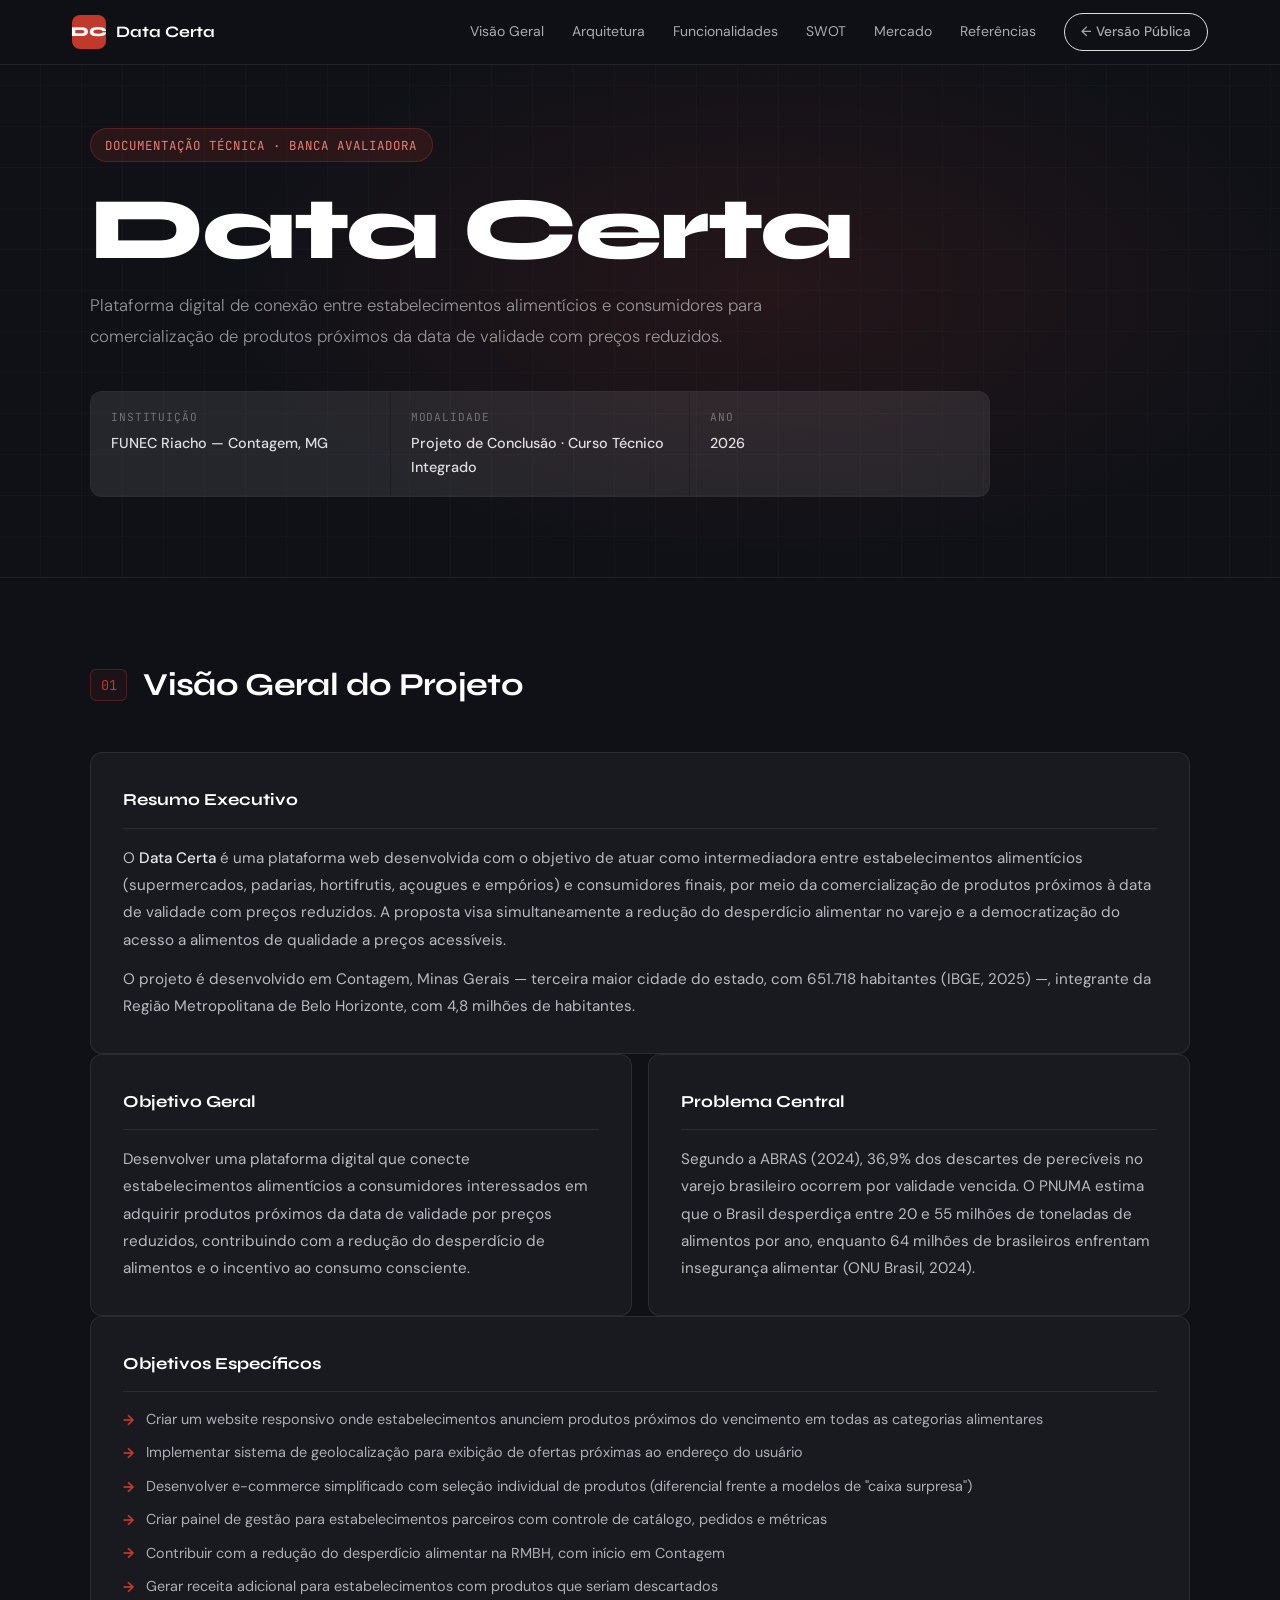
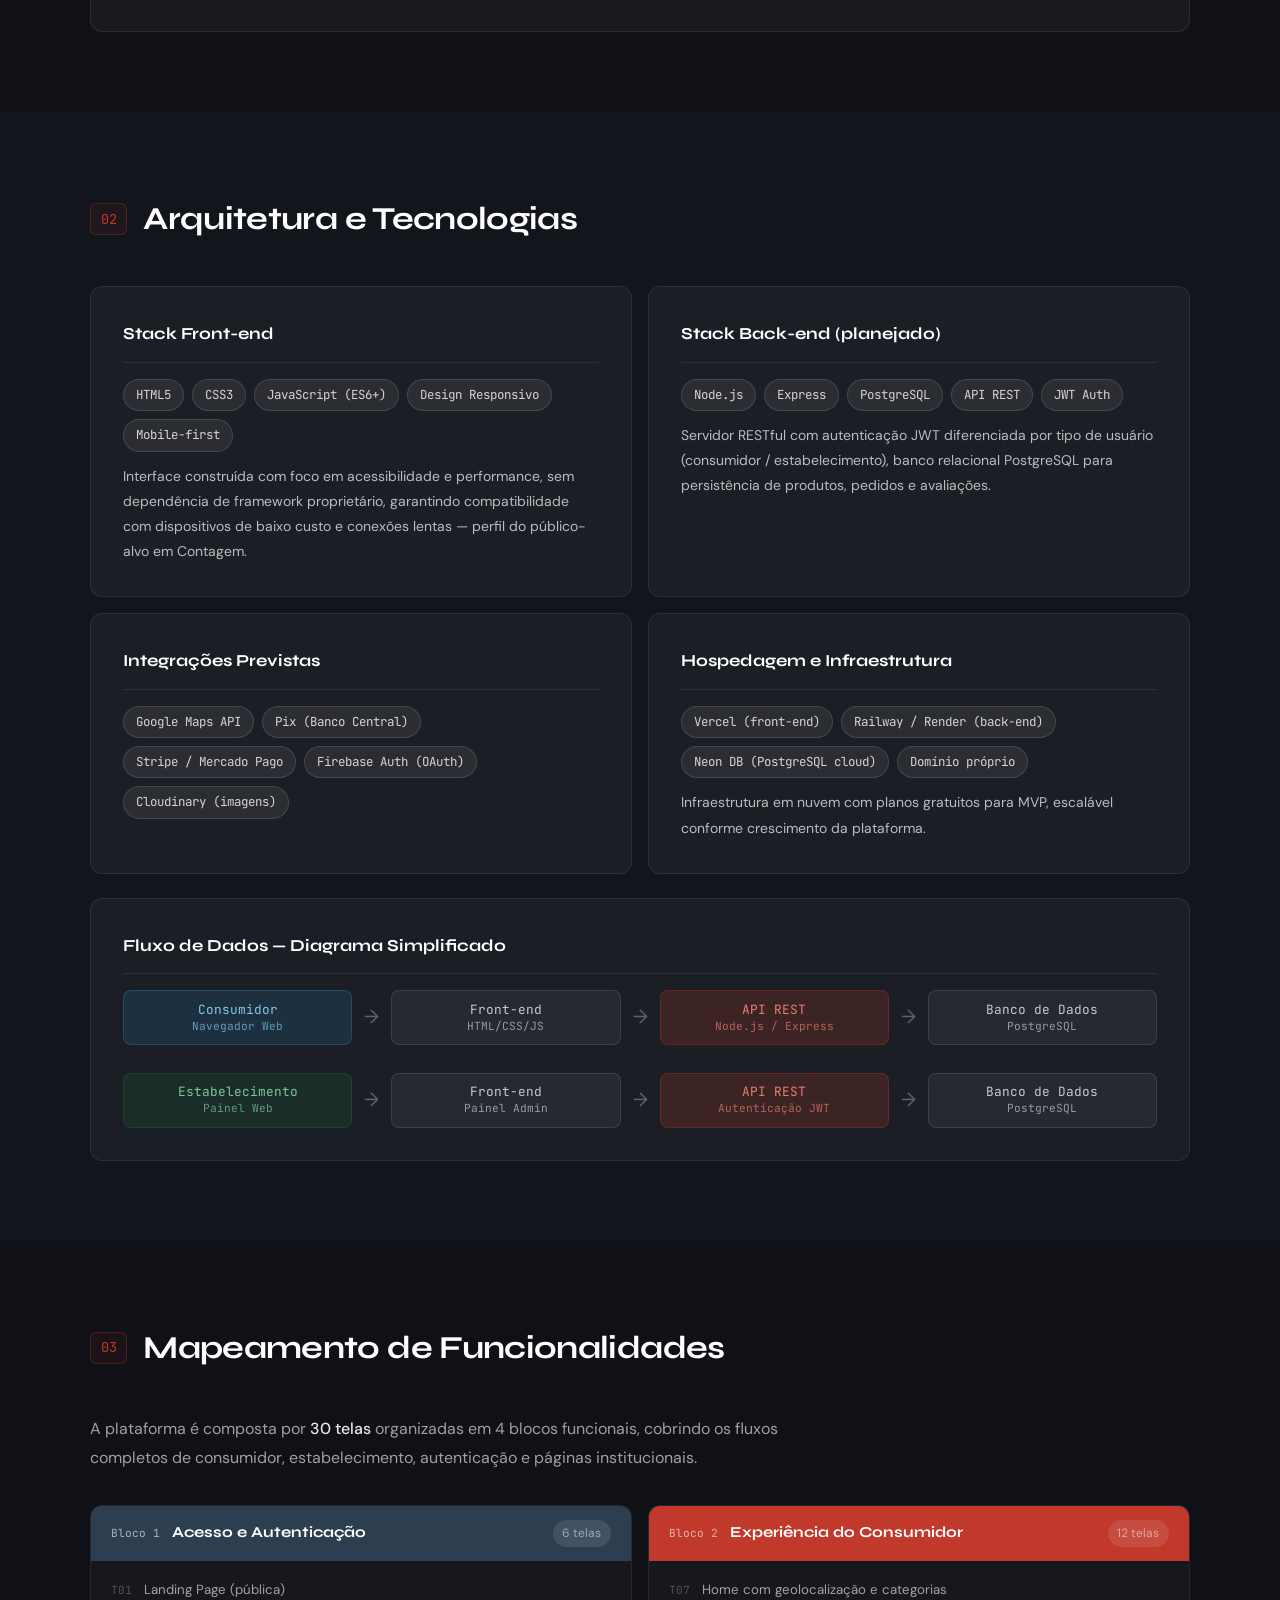
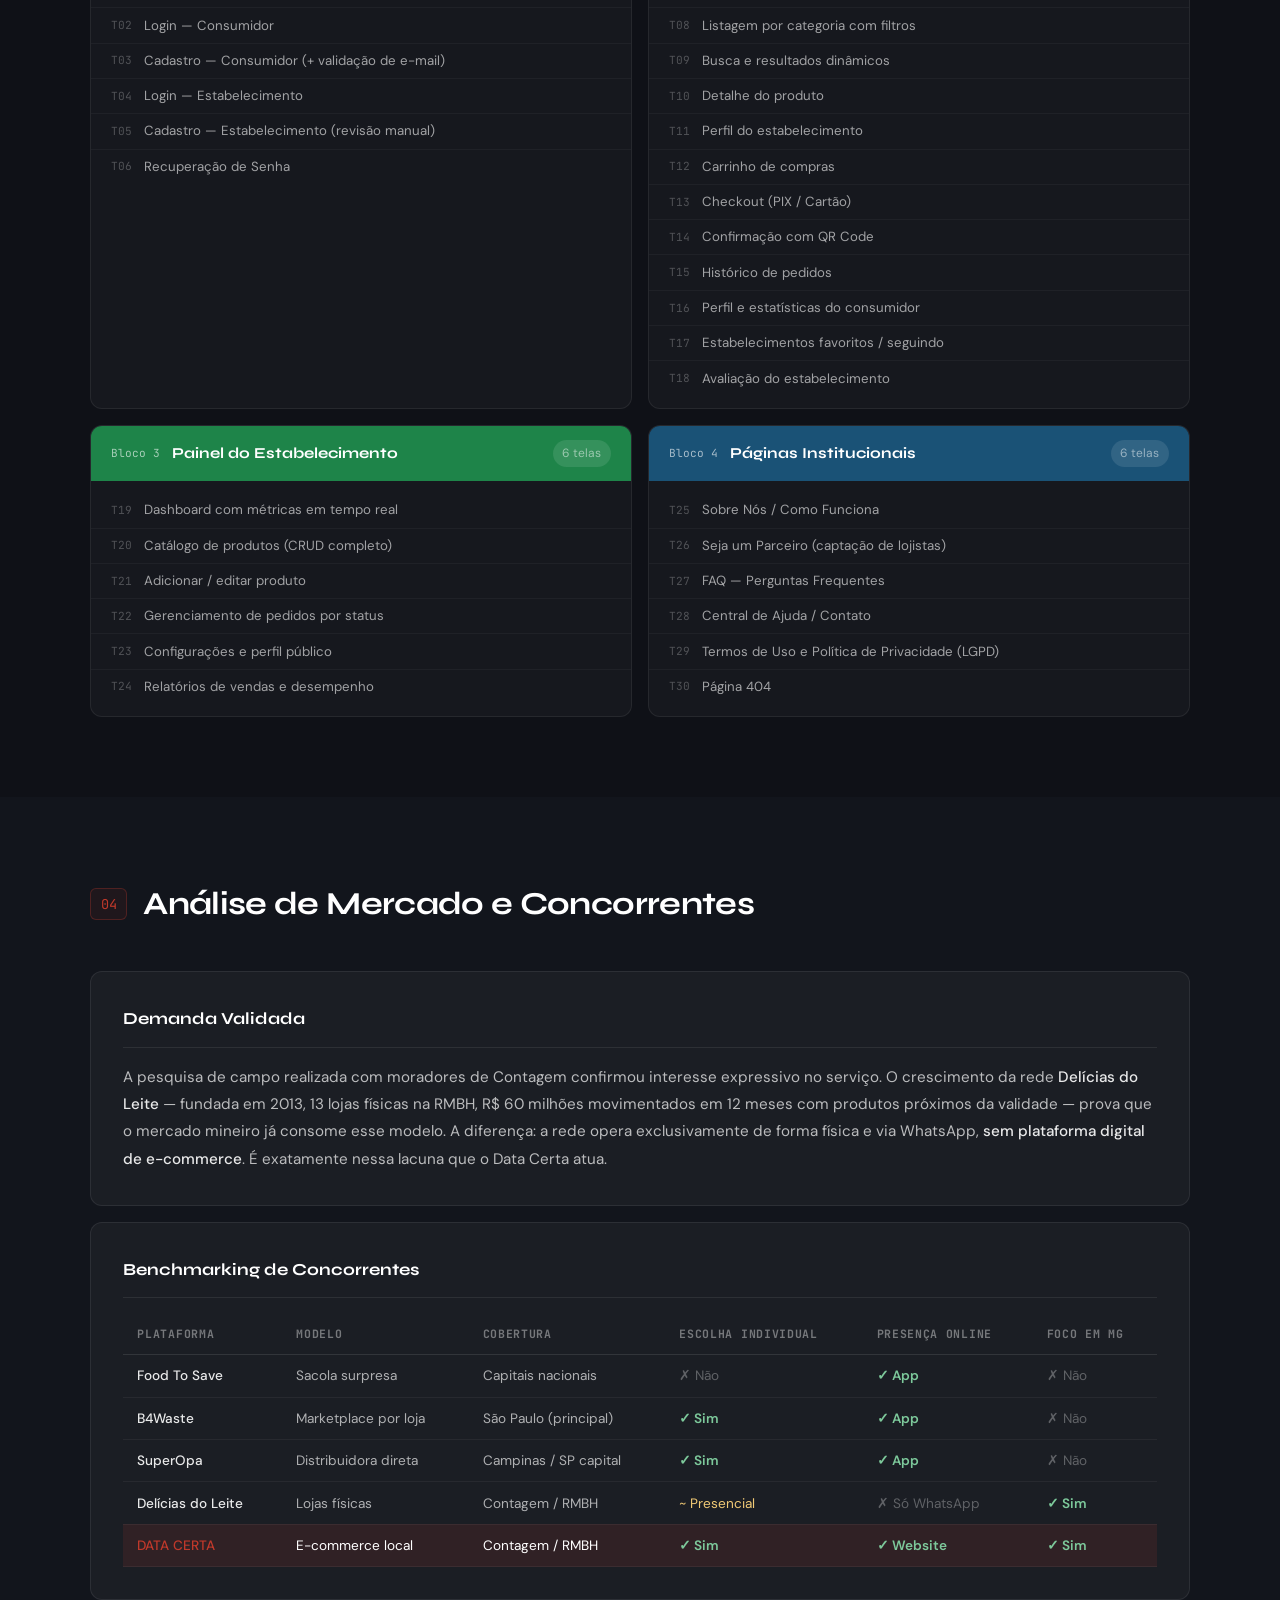
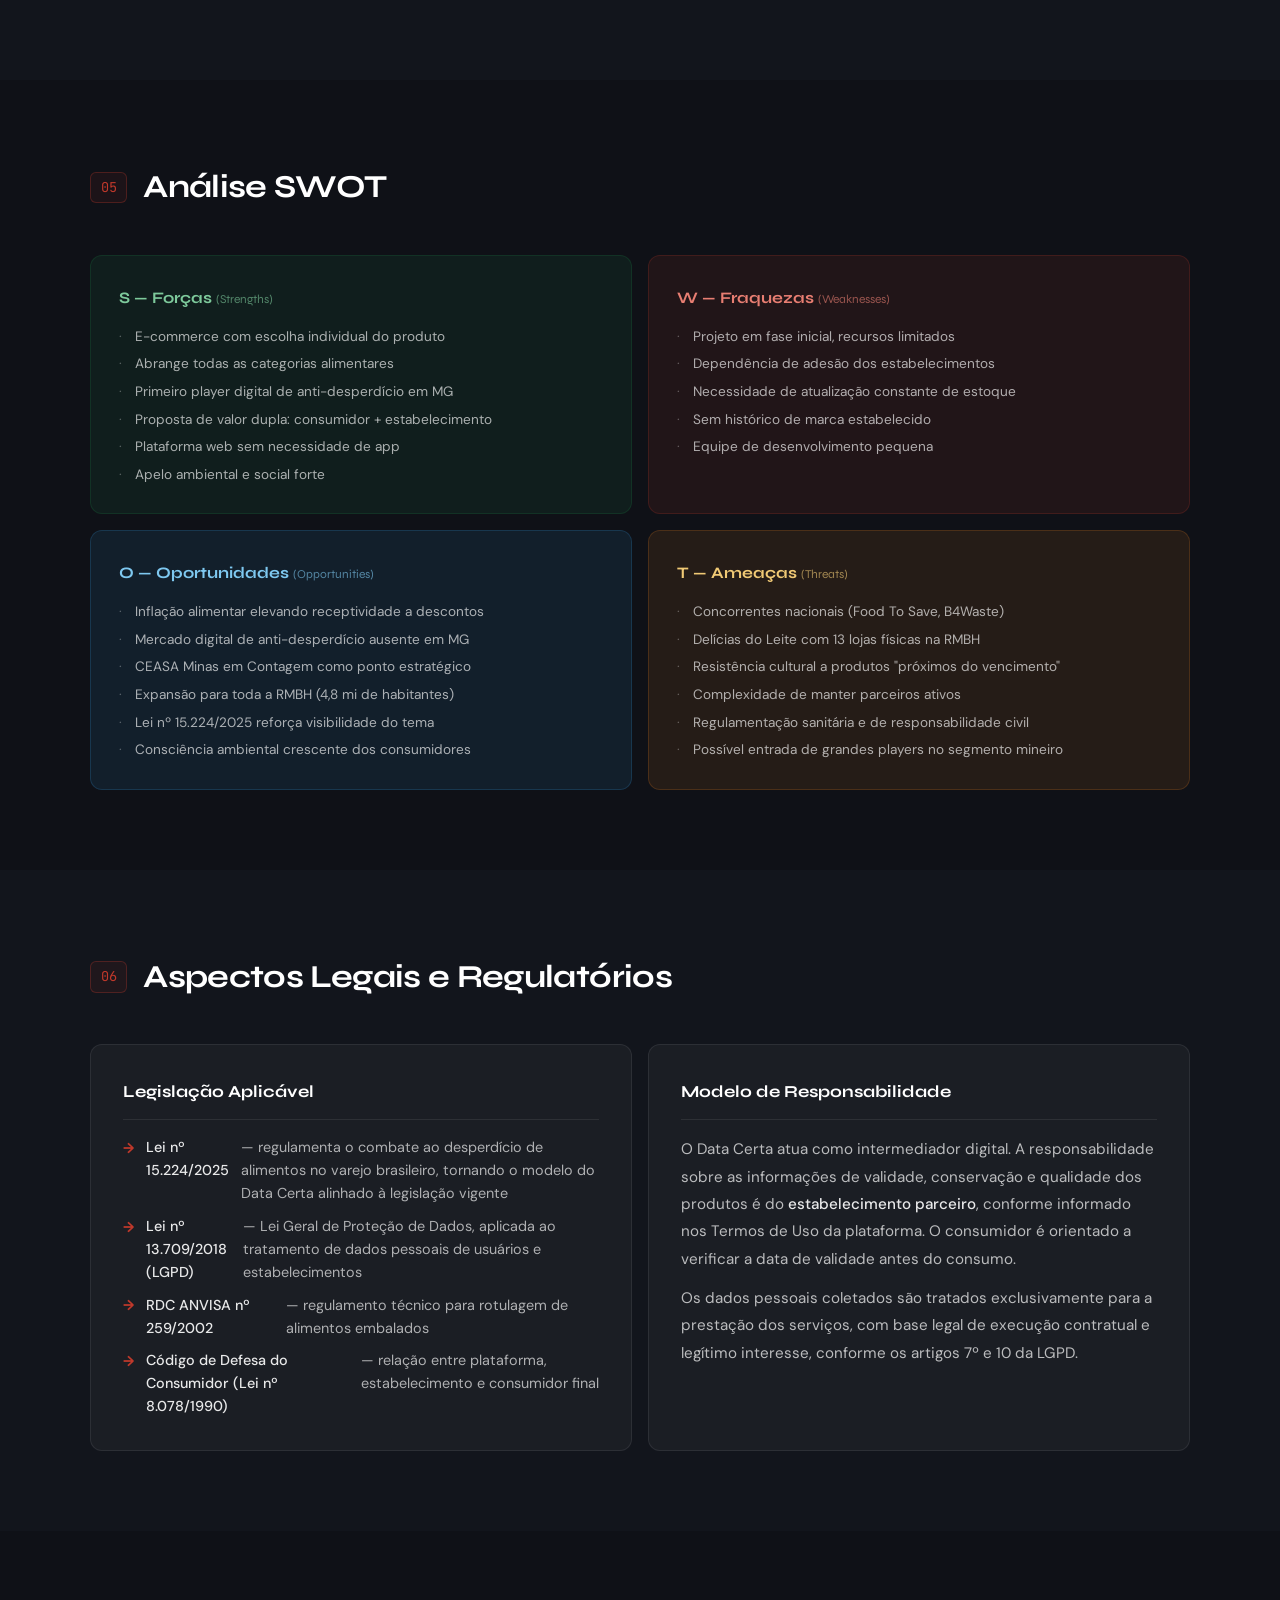
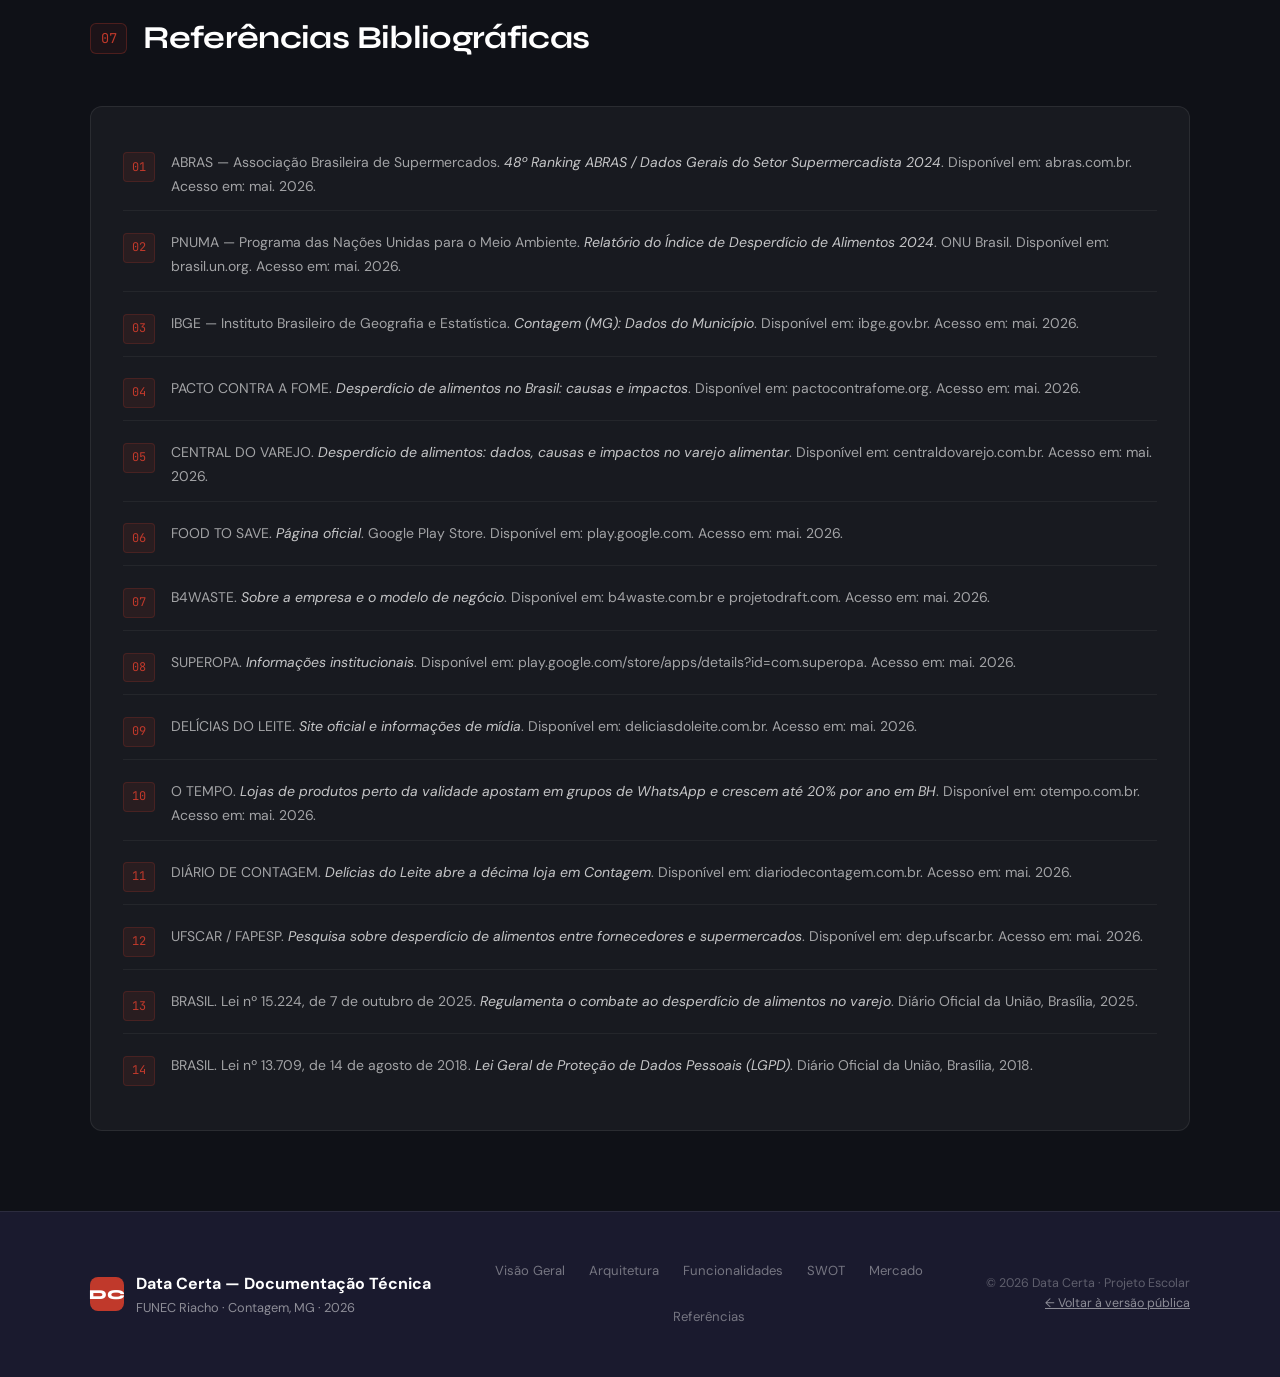
==== tecnico.html @ c1b62286 "Add files via upload" ====
<!DOCTYPE html>
<html lang="pt-BR">
<head>
<meta charset="UTF-8"/>
<meta name="viewport" content="width=device-width, initial-scale=1.0"/>
<title>Data Certa — Documentação Técnica</title>
<link rel="preconnect" href="https://fonts.googleapis.com"/>
<link rel="preconnect" href="https://fonts.gstatic.com" crossorigin/>
<link href="https://fonts.googleapis.com/css2?family=Syne:wght@400;600;700;800&family=DM+Sans:ital,wght@0,300;0,400;0,500;1,300&family=JetBrains+Mono:wght@400;600&display=swap" rel="stylesheet"/>
<link rel="stylesheet" href="style.css"/>
<link rel="stylesheet" href="tecnico.css"/>
</head>
<body class="tech-page">

<!-- NAV -->
<nav class="nav nav-dark" id="navbar">
  <div class="nav-inner">
    <a href="index.html" class="nav-logo">
      <div class="nav-logo-icon">DC</div>
      <span>Data Certa</span>
    </a>
    <div class="nav-links">
      <a href="#visao-geral">Visão Geral</a>
      <a href="#arquitetura">Arquitetura</a>
      <a href="#funcionalidades">Funcionalidades</a>
      <a href="#swot">SWOT</a>
      <a href="#mercado">Mercado</a>
      <a href="#referencias">Referências</a>
      <a href="index.html" class="nav-cta nav-cta-outline">← Versão Pública</a>
    </div>
    <button class="hamburger" id="hamburger" aria-label="Menu">
      <span></span><span></span><span></span>
    </button>
  </div>
  <div class="mobile-menu" id="mobile-menu">
    <a href="#visao-geral">Visão Geral</a>
    <a href="#arquitetura">Arquitetura</a>
    <a href="#funcionalidades">Funcionalidades</a>
    <a href="#swot">SWOT</a>
    <a href="#mercado">Mercado</a>
    <a href="#referencias">Referências</a>
    <a href="index.html" class="mobile-cta">← Versão Pública</a>
  </div>
</nav>

<!-- TECH HERO -->
<section class="tech-hero">
  <div class="tech-hero-bg"></div>
  <div class="container">
    <div class="tech-badge reveal">Documentação Técnica · Banca Avaliadora</div>
    <h1 class="tech-hero-title reveal">Data Certa</h1>
    <p class="tech-hero-sub reveal">Plataforma digital de conexão entre estabelecimentos alimentícios e consumidores para comercialização de produtos próximos da data de validade com preços reduzidos.</p>
    <div class="tech-meta reveal">
      <div class="tech-meta-item"><span class="tm-label">Instituição</span><span class="tm-val">FUNEC Riacho — Contagem, MG</span></div>
      <div class="tech-meta-item"><span class="tm-label">Modalidade</span><span class="tm-val">Projeto de Conclusão · Curso Técnico Integrado</span></div>
      <div class="tech-meta-item"><span class="tm-label">Ano</span><span class="tm-val">2026</span></div>
    </div>
  </div>
</section>

<!-- VISÃO GERAL -->
<section class="t-section" id="visao-geral">
  <div class="container">
    <div class="t-section-header reveal">
      <div class="t-section-num">01</div>
      <h2 class="t-section-title">Visão Geral do Projeto</h2>
    </div>
    <div class="t-card reveal">
      <h3 class="t-card-title">Resumo Executivo</h3>
      <p>O <strong>Data Certa</strong> é uma plataforma web desenvolvida com o objetivo de atuar como intermediadora entre estabelecimentos alimentícios (supermercados, padarias, hortifrutis, açougues e empórios) e consumidores finais, por meio da comercialização de produtos próximos à data de validade com preços reduzidos. A proposta visa simultaneamente a redução do desperdício alimentar no varejo e a democratização do acesso a alimentos de qualidade a preços acessíveis.</p>
      <p style="margin-top:.75rem">O projeto é desenvolvido em Contagem, Minas Gerais — terceira maior cidade do estado, com 651.718 habitantes (IBGE, 2025) —, integrante da Região Metropolitana de Belo Horizonte, com 4,8 milhões de habitantes.</p>
    </div>
    <div class="t-grid-2">
      <div class="t-card reveal">
        <h3 class="t-card-title">Objetivo Geral</h3>
        <p>Desenvolver uma plataforma digital que conecte estabelecimentos alimentícios a consumidores interessados em adquirir produtos próximos da data de validade por preços reduzidos, contribuindo com a redução do desperdício de alimentos e o incentivo ao consumo consciente.</p>
      </div>
      <div class="t-card reveal">
        <h3 class="t-card-title">Problema Central</h3>
        <p>Segundo a ABRAS (2024), 36,9% dos descartes de perecíveis no varejo brasileiro ocorrem por validade vencida. O PNUMA estima que o Brasil desperdiça entre 20 e 55 milhões de toneladas de alimentos por ano, enquanto 64 milhões de brasileiros enfrentam insegurança alimentar (ONU Brasil, 2024).</p>
      </div>
    </div>
    <div class="t-card reveal">
      <h3 class="t-card-title">Objetivos Específicos</h3>
      <div class="t-list">
        <div class="t-list-item"><span class="t-bullet">→</span>Criar um website responsivo onde estabelecimentos anunciem produtos próximos do vencimento em todas as categorias alimentares</div>
        <div class="t-list-item"><span class="t-bullet">→</span>Implementar sistema de geolocalização para exibição de ofertas próximas ao endereço do usuário</div>
        <div class="t-list-item"><span class="t-bullet">→</span>Desenvolver e-commerce simplificado com seleção individual de produtos (diferencial frente a modelos de "caixa surpresa")</div>
        <div class="t-list-item"><span class="t-bullet">→</span>Criar painel de gestão para estabelecimentos parceiros com controle de catálogo, pedidos e métricas</div>
        <div class="t-list-item"><span class="t-bullet">→</span>Contribuir com a redução do desperdício alimentar na RMBH, com início em Contagem</div>
        <div class="t-list-item"><span class="t-bullet">→</span>Gerar receita adicional para estabelecimentos com produtos que seriam descartados</div>
      </div>
    </div>
  </div>
</section>

<!-- ARQUITETURA -->
<section class="t-section t-section-alt" id="arquitetura">
  <div class="container">
    <div class="t-section-header reveal">
      <div class="t-section-num">02</div>
      <h2 class="t-section-title">Arquitetura e Tecnologias</h2>
    </div>
    <div class="t-grid-2">
      <div class="t-card reveal">
        <h3 class="t-card-title">Stack Front-end</h3>
        <div class="tech-tags">
          <span class="tech-tag">HTML5</span>
          <span class="tech-tag">CSS3</span>
          <span class="tech-tag">JavaScript (ES6+)</span>
          <span class="tech-tag">Design Responsivo</span>
          <span class="tech-tag">Mobile-first</span>
        </div>
        <p style="margin-top:.75rem;font-size:.875rem">Interface construída com foco em acessibilidade e performance, sem dependência de framework proprietário, garantindo compatibilidade com dispositivos de baixo custo e conexões lentas — perfil do público-alvo em Contagem.</p>
      </div>
      <div class="t-card reveal">
        <h3 class="t-card-title">Stack Back-end (planejado)</h3>
        <div class="tech-tags">
          <span class="tech-tag">Node.js</span>
          <span class="tech-tag">Express</span>
          <span class="tech-tag">PostgreSQL</span>
          <span class="tech-tag">API REST</span>
          <span class="tech-tag">JWT Auth</span>
        </div>
        <p style="margin-top:.75rem;font-size:.875rem">Servidor RESTful com autenticação JWT diferenciada por tipo de usuário (consumidor / estabelecimento), banco relacional PostgreSQL para persistência de produtos, pedidos e avaliações.</p>
      </div>
      <div class="t-card reveal">
        <h3 class="t-card-title">Integrações Previstas</h3>
        <div class="tech-tags">
          <span class="tech-tag">Google Maps API</span>
          <span class="tech-tag">Pix (Banco Central)</span>
          <span class="tech-tag">Stripe / Mercado Pago</span>
          <span class="tech-tag">Firebase Auth (OAuth)</span>
          <span class="tech-tag">Cloudinary (imagens)</span>
        </div>
      </div>
      <div class="t-card reveal">
        <h3 class="t-card-title">Hospedagem e Infraestrutura</h3>
        <div class="tech-tags">
          <span class="tech-tag">Vercel (front-end)</span>
          <span class="tech-tag">Railway / Render (back-end)</span>
          <span class="tech-tag">Neon DB (PostgreSQL cloud)</span>
          <span class="tech-tag">Domínio próprio</span>
        </div>
        <p style="margin-top:.75rem;font-size:.875rem">Infraestrutura em nuvem com planos gratuitos para MVP, escalável conforme crescimento da plataforma.</p>
      </div>
    </div>

    <div class="t-card reveal" style="margin-top:1.5rem">
      <h3 class="t-card-title">Fluxo de Dados — Diagrama Simplificado</h3>
      <div class="arch-diagram">
        <div class="arch-row">
          <div class="arch-box arch-blue">Consumidor<br/><small>Navegador Web</small></div>
          <div class="arch-arrow">→</div>
          <div class="arch-box arch-gray">Front-end<br/><small>HTML/CSS/JS</small></div>
          <div class="arch-arrow">→</div>
          <div class="arch-box arch-red">API REST<br/><small>Node.js / Express</small></div>
          <div class="arch-arrow">→</div>
          <div class="arch-box arch-gray">Banco de Dados<br/><small>PostgreSQL</small></div>
        </div>
        <div class="arch-row" style="margin-top:.75rem">
          <div class="arch-box arch-green">Estabelecimento<br/><small>Painel Web</small></div>
          <div class="arch-arrow">→</div>
          <div class="arch-box arch-gray">Front-end<br/><small>Painel Admin</small></div>
          <div class="arch-arrow">→</div>
          <div class="arch-box arch-red">API REST<br/><small>Autenticação JWT</small></div>
          <div class="arch-arrow">→</div>
          <div class="arch-box arch-gray">Banco de Dados<br/><small>PostgreSQL</small></div>
        </div>
      </div>
    </div>
  </div>
</section>

<!-- FUNCIONALIDADES -->
<section class="t-section" id="funcionalidades">
  <div class="container">
    <div class="t-section-header reveal">
      <div class="t-section-num">03</div>
      <h2 class="t-section-title">Mapeamento de Funcionalidades</h2>
    </div>
    <p class="t-intro reveal">A plataforma é composta por <strong>30 telas</strong> organizadas em 4 blocos funcionais, cobrindo os fluxos completos de consumidor, estabelecimento, autenticação e páginas institucionais.</p>

    <div class="blocks-grid">
      <div class="block-card reveal">
        <div class="block-header" style="background:#2C3E50">
          <span class="block-num">Bloco 1</span>
          <span class="block-title">Acesso e Autenticação</span>
          <span class="block-count">6 telas</span>
        </div>
        <div class="block-items">
          <div class="block-item"><span class="bi-num">T01</span>Landing Page (pública)</div>
          <div class="block-item"><span class="bi-num">T02</span>Login — Consumidor</div>
          <div class="block-item"><span class="bi-num">T03</span>Cadastro — Consumidor (+ validação de e-mail)</div>
          <div class="block-item"><span class="bi-num">T04</span>Login — Estabelecimento</div>
          <div class="block-item"><span class="bi-num">T05</span>Cadastro — Estabelecimento (revisão manual)</div>
          <div class="block-item"><span class="bi-num">T06</span>Recuperação de Senha</div>
        </div>
      </div>

      <div class="block-card reveal">
        <div class="block-header" style="background:#C0392B">
          <span class="block-num">Bloco 2</span>
          <span class="block-title">Experiência do Consumidor</span>
          <span class="block-count">12 telas</span>
        </div>
        <div class="block-items">
          <div class="block-item"><span class="bi-num">T07</span>Home com geolocalização e categorias</div>
          <div class="block-item"><span class="bi-num">T08</span>Listagem por categoria com filtros</div>
          <div class="block-item"><span class="bi-num">T09</span>Busca e resultados dinâmicos</div>
          <div class="block-item"><span class="bi-num">T10</span>Detalhe do produto</div>
          <div class="block-item"><span class="bi-num">T11</span>Perfil do estabelecimento</div>
          <div class="block-item"><span class="bi-num">T12</span>Carrinho de compras</div>
          <div class="block-item"><span class="bi-num">T13</span>Checkout (PIX / Cartão)</div>
          <div class="block-item"><span class="bi-num">T14</span>Confirmação com QR Code</div>
          <div class="block-item"><span class="bi-num">T15</span>Histórico de pedidos</div>
          <div class="block-item"><span class="bi-num">T16</span>Perfil e estatísticas do consumidor</div>
          <div class="block-item"><span class="bi-num">T17</span>Estabelecimentos favoritos / seguindo</div>
          <div class="block-item"><span class="bi-num">T18</span>Avaliação do estabelecimento</div>
        </div>
      </div>

      <div class="block-card reveal">
        <div class="block-header" style="background:#1E8449">
          <span class="block-num">Bloco 3</span>
          <span class="block-title">Painel do Estabelecimento</span>
          <span class="block-count">6 telas</span>
        </div>
        <div class="block-items">
          <div class="block-item"><span class="bi-num">T19</span>Dashboard com métricas em tempo real</div>
          <div class="block-item"><span class="bi-num">T20</span>Catálogo de produtos (CRUD completo)</div>
          <div class="block-item"><span class="bi-num">T21</span>Adicionar / editar produto</div>
          <div class="block-item"><span class="bi-num">T22</span>Gerenciamento de pedidos por status</div>
          <div class="block-item"><span class="bi-num">T23</span>Configurações e perfil público</div>
          <div class="block-item"><span class="bi-num">T24</span>Relatórios de vendas e desempenho</div>
        </div>
      </div>

      <div class="block-card reveal">
        <div class="block-header" style="background:#1A5276">
          <span class="block-num">Bloco 4</span>
          <span class="block-title">Páginas Institucionais</span>
          <span class="block-count">6 telas</span>
        </div>
        <div class="block-items">
          <div class="block-item"><span class="bi-num">T25</span>Sobre Nós / Como Funciona</div>
          <div class="block-item"><span class="bi-num">T26</span>Seja um Parceiro (captação de lojistas)</div>
          <div class="block-item"><span class="bi-num">T27</span>FAQ — Perguntas Frequentes</div>
          <div class="block-item"><span class="bi-num">T28</span>Central de Ajuda / Contato</div>
          <div class="block-item"><span class="bi-num">T29</span>Termos de Uso e Política de Privacidade (LGPD)</div>
          <div class="block-item"><span class="bi-num">T30</span>Página 404</div>
        </div>
      </div>
    </div>
  </div>
</section>

<!-- ANÁLISE DE MERCADO -->
<section class="t-section t-section-alt" id="mercado">
  <div class="container">
    <div class="t-section-header reveal">
      <div class="t-section-num">04</div>
      <h2 class="t-section-title">Análise de Mercado e Concorrentes</h2>
    </div>

    <div class="t-card reveal">
      <h3 class="t-card-title">Demanda Validada</h3>
      <p>A pesquisa de campo realizada com moradores de Contagem confirmou interesse expressivo no serviço. O crescimento da rede <strong>Delícias do Leite</strong> — fundada em 2013, 13 lojas físicas na RMBH, R$ 60 milhões movimentados em 12 meses com produtos próximos da validade — prova que o mercado mineiro já consome esse modelo. A diferença: a rede opera exclusivamente de forma física e via WhatsApp, <strong>sem plataforma digital de e-commerce</strong>. É exatamente nessa lacuna que o Data Certa atua.</p>
    </div>

    <div class="t-card reveal" style="margin-top:1rem">
      <h3 class="t-card-title">Benchmarking de Concorrentes</h3>
      <div class="t-table-wrap">
        <table class="t-table">
          <thead>
            <tr>
              <th>Plataforma</th>
              <th>Modelo</th>
              <th>Cobertura</th>
              <th>Escolha individual</th>
              <th>Presença online</th>
              <th>Foco em MG</th>
            </tr>
          </thead>
          <tbody>
            <tr>
              <td><strong>Food To Save</strong></td>
              <td>Sacola surpresa</td>
              <td>Capitais nacionais</td>
              <td class="td-no">✗ Não</td>
              <td class="td-yes">✓ App</td>
              <td class="td-no">✗ Não</td>
            </tr>
            <tr>
              <td><strong>B4Waste</strong></td>
              <td>Marketplace por loja</td>
              <td>São Paulo (principal)</td>
              <td class="td-yes">✓ Sim</td>
              <td class="td-yes">✓ App</td>
              <td class="td-no">✗ Não</td>
            </tr>
            <tr>
              <td><strong>SuperOpa</strong></td>
              <td>Distribuidora direta</td>
              <td>Campinas / SP capital</td>
              <td class="td-yes">✓ Sim</td>
              <td class="td-yes">✓ App</td>
              <td class="td-no">✗ Não</td>
            </tr>
            <tr>
              <td><strong>Delícias do Leite</strong></td>
              <td>Lojas físicas</td>
              <td>Contagem / RMBH</td>
              <td class="td-partial">~ Presencial</td>
              <td class="td-no">✗ Só WhatsApp</td>
              <td class="td-yes">✓ Sim</td>
            </tr>
            <tr class="t-row-highlight">
              <td><strong>DATA CERTA</strong></td>
              <td>E-commerce local</td>
              <td>Contagem / RMBH</td>
              <td class="td-yes">✓ Sim</td>
              <td class="td-yes">✓ Website</td>
              <td class="td-yes">✓ Sim</td>
            </tr>
          </tbody>
        </table>
      </div>
    </div>
  </div>
</section>

<!-- SWOT -->
<section class="t-section" id="swot">
  <div class="container">
    <div class="t-section-header reveal">
      <div class="t-section-num">05</div>
      <h2 class="t-section-title">Análise SWOT</h2>
    </div>
    <div class="swot-grid">
      <div class="swot-card swot-s reveal">
        <div class="swot-label">S — Forças <small>(Strengths)</small></div>
        <ul>
          <li>E-commerce com escolha individual do produto</li>
          <li>Abrange todas as categorias alimentares</li>
          <li>Primeiro player digital de anti-desperdício em MG</li>
          <li>Proposta de valor dupla: consumidor + estabelecimento</li>
          <li>Plataforma web sem necessidade de app</li>
          <li>Apelo ambiental e social forte</li>
        </ul>
      </div>
      <div class="swot-card swot-w reveal">
        <div class="swot-label">W — Fraquezas <small>(Weaknesses)</small></div>
        <ul>
          <li>Projeto em fase inicial, recursos limitados</li>
          <li>Dependência de adesão dos estabelecimentos</li>
          <li>Necessidade de atualização constante de estoque</li>
          <li>Sem histórico de marca estabelecido</li>
          <li>Equipe de desenvolvimento pequena</li>
        </ul>
      </div>
      <div class="swot-card swot-o reveal">
        <div class="swot-label">O — Oportunidades <small>(Opportunities)</small></div>
        <ul>
          <li>Inflação alimentar elevando receptividade a descontos</li>
          <li>Mercado digital de anti-desperdício ausente em MG</li>
          <li>CEASA Minas em Contagem como ponto estratégico</li>
          <li>Expansão para toda a RMBH (4,8 mi de habitantes)</li>
          <li>Lei nº 15.224/2025 reforça visibilidade do tema</li>
          <li>Consciência ambiental crescente dos consumidores</li>
        </ul>
      </div>
      <div class="swot-card swot-t reveal">
        <div class="swot-label">T — Ameaças <small>(Threats)</small></div>
        <ul>
          <li>Concorrentes nacionais (Food To Save, B4Waste)</li>
          <li>Delícias do Leite com 13 lojas físicas na RMBH</li>
          <li>Resistência cultural a produtos "próximos do vencimento"</li>
          <li>Complexidade de manter parceiros ativos</li>
          <li>Regulamentação sanitária e de responsabilidade civil</li>
          <li>Possível entrada de grandes players no segmento mineiro</li>
        </ul>
      </div>
    </div>
  </div>
</section>

<!-- ASPECTOS LEGAIS -->
<section class="t-section t-section-alt" id="legal">
  <div class="container">
    <div class="t-section-header reveal">
      <div class="t-section-num">06</div>
      <h2 class="t-section-title">Aspectos Legais e Regulatórios</h2>
    </div>
    <div class="t-grid-2">
      <div class="t-card reveal">
        <h3 class="t-card-title">Legislação Aplicável</h3>
        <div class="t-list">
          <div class="t-list-item"><span class="t-bullet">→</span><strong>Lei nº 15.224/2025</strong> — regulamenta o combate ao desperdício de alimentos no varejo brasileiro, tornando o modelo do Data Certa alinhado à legislação vigente</div>
          <div class="t-list-item"><span class="t-bullet">→</span><strong>Lei nº 13.709/2018 (LGPD)</strong> — Lei Geral de Proteção de Dados, aplicada ao tratamento de dados pessoais de usuários e estabelecimentos</div>
          <div class="t-list-item"><span class="t-bullet">→</span><strong>RDC ANVISA nº 259/2002</strong> — regulamento técnico para rotulagem de alimentos embalados</div>
          <div class="t-list-item"><span class="t-bullet">→</span><strong>Código de Defesa do Consumidor (Lei nº 8.078/1990)</strong> — relação entre plataforma, estabelecimento e consumidor final</div>
        </div>
      </div>
      <div class="t-card reveal">
        <h3 class="t-card-title">Modelo de Responsabilidade</h3>
        <p>O Data Certa atua como intermediador digital. A responsabilidade sobre as informações de validade, conservação e qualidade dos produtos é do <strong>estabelecimento parceiro</strong>, conforme informado nos Termos de Uso da plataforma. O consumidor é orientado a verificar a data de validade antes do consumo.</p>
        <p style="margin-top:.75rem">Os dados pessoais coletados são tratados exclusivamente para a prestação dos serviços, com base legal de execução contratual e legítimo interesse, conforme os artigos 7º e 10 da LGPD.</p>
      </div>
    </div>
  </div>
</section>

<!-- REFERÊNCIAS -->
<section class="t-section" id="referencias">
  <div class="container">
    <div class="t-section-header reveal">
      <div class="t-section-num">07</div>
      <h2 class="t-section-title">Referências Bibliográficas</h2>
    </div>
    <div class="t-card reveal">
      <div class="ref-list">
        <div class="ref-item">
          <span class="ref-num">01</span>
          <div class="ref-text">ABRAS — Associação Brasileira de Supermercados. <em>48º Ranking ABRAS / Dados Gerais do Setor Supermercadista 2024</em>. Disponível em: abras.com.br. Acesso em: mai. 2026.</div>
        </div>
        <div class="ref-item">
          <span class="ref-num">02</span>
          <div class="ref-text">PNUMA — Programa das Nações Unidas para o Meio Ambiente. <em>Relatório do Índice de Desperdício de Alimentos 2024</em>. ONU Brasil. Disponível em: brasil.un.org. Acesso em: mai. 2026.</div>
        </div>
        <div class="ref-item">
          <span class="ref-num">03</span>
          <div class="ref-text">IBGE — Instituto Brasileiro de Geografia e Estatística. <em>Contagem (MG): Dados do Município</em>. Disponível em: ibge.gov.br. Acesso em: mai. 2026.</div>
        </div>
        <div class="ref-item">
          <span class="ref-num">04</span>
          <div class="ref-text">PACTO CONTRA A FOME. <em>Desperdício de alimentos no Brasil: causas e impactos</em>. Disponível em: pactocontrafome.org. Acesso em: mai. 2026.</div>
        </div>
        <div class="ref-item">
          <span class="ref-num">05</span>
          <div class="ref-text">CENTRAL DO VAREJO. <em>Desperdício de alimentos: dados, causas e impactos no varejo alimentar</em>. Disponível em: centraldovarejo.com.br. Acesso em: mai. 2026.</div>
        </div>
        <div class="ref-item">
          <span class="ref-num">06</span>
          <div class="ref-text">FOOD TO SAVE. <em>Página oficial</em>. Google Play Store. Disponível em: play.google.com. Acesso em: mai. 2026.</div>
        </div>
        <div class="ref-item">
          <span class="ref-num">07</span>
          <div class="ref-text">B4WASTE. <em>Sobre a empresa e o modelo de negócio</em>. Disponível em: b4waste.com.br e projetodraft.com. Acesso em: mai. 2026.</div>
        </div>
        <div class="ref-item">
          <span class="ref-num">08</span>
          <div class="ref-text">SUPEROPA. <em>Informações institucionais</em>. Disponível em: play.google.com/store/apps/details?id=com.superopa. Acesso em: mai. 2026.</div>
        </div>
        <div class="ref-item">
          <span class="ref-num">09</span>
          <div class="ref-text">DELÍCIAS DO LEITE. <em>Site oficial e informações de mídia</em>. Disponível em: deliciasdoleite.com.br. Acesso em: mai. 2026.</div>
        </div>
        <div class="ref-item">
          <span class="ref-num">10</span>
          <div class="ref-text">O TEMPO. <em>Lojas de produtos perto da validade apostam em grupos de WhatsApp e crescem até 20% por ano em BH</em>. Disponível em: otempo.com.br. Acesso em: mai. 2026.</div>
        </div>
        <div class="ref-item">
          <span class="ref-num">11</span>
          <div class="ref-text">DIÁRIO DE CONTAGEM. <em>Delícias do Leite abre a décima loja em Contagem</em>. Disponível em: diariodecontagem.com.br. Acesso em: mai. 2026.</div>
        </div>
        <div class="ref-item">
          <span class="ref-num">12</span>
          <div class="ref-text">UFSCAR / FAPESP. <em>Pesquisa sobre desperdício de alimentos entre fornecedores e supermercados</em>. Disponível em: dep.ufscar.br. Acesso em: mai. 2026.</div>
        </div>
        <div class="ref-item">
          <span class="ref-num">13</span>
          <div class="ref-text">BRASIL. Lei nº 15.224, de 7 de outubro de 2025. <em>Regulamenta o combate ao desperdício de alimentos no varejo</em>. Diário Oficial da União, Brasília, 2025.</div>
        </div>
        <div class="ref-item">
          <span class="ref-num">14</span>
          <div class="ref-text">BRASIL. Lei nº 13.709, de 14 de agosto de 2018. <em>Lei Geral de Proteção de Dados Pessoais (LGPD)</em>. Diário Oficial da União, Brasília, 2018.</div>
        </div>
      </div>
    </div>
  </div>
</section>

<!-- FOOTER TÉCNICO -->
<footer class="footer footer-dark">
  <div class="footer-inner">
    <div class="footer-logo">
      <div class="nav-logo-icon">DC</div>
      <div>
        <div style="font-weight:700;font-size:1rem">Data Certa — Documentação Técnica</div>
        <div style="font-size:.8rem;opacity:.5">FUNEC Riacho · Contagem, MG · 2026</div>
      </div>
    </div>
    <div class="footer-links">
      <a href="#visao-geral">Visão Geral</a>
      <a href="#arquitetura">Arquitetura</a>
      <a href="#funcionalidades">Funcionalidades</a>
      <a href="#swot">SWOT</a>
      <a href="#mercado">Mercado</a>
      <a href="#referencias">Referências</a>
    </div>
    <div class="footer-copy">
      © 2026 Data Certa · Projeto Escolar<br/>
      <a href="index.html" style="color:rgba(255,255,255,.5)">← Voltar à versão pública</a>
    </div>
  </div>
</footer>

<script src="script.js"></script>
</body>
</html>
---- style.css ----
/* ========================================
   DATA CERTA — STYLESHEET
   ======================================== */

:root {
  --red: #C0392B;
  --red-dark: #922B21;
  --red-light: #FADBD8;
  --red-pale: #FEF5F4;
  --dark: #1A1A2E;
  --dark-2: #16213E;
  --gray-bg: #F8F7F5;
  --gray-mid: #888;
  --gray-light: #E8E8E4;
  --gray-border: #DDDDD8;
  --text-dark: #1A1A2E;
  --text-mid: #4A4A5A;
  --text-light: #888899;
  --white: #FFFFFF;
  --green: #1E8449;
  --green-light: #D5F5E3;
  --font-display: 'Syne', sans-serif;
  --font-body: 'DM Sans', sans-serif;
  --font-mono: 'JetBrains Mono', monospace;
  --radius: 14px;
  --radius-sm: 8px;
  --shadow: 0 2px 20px rgba(0,0,0,.07);
  --shadow-lg: 0 8px 40px rgba(0,0,0,.12);
}

*, *::before, *::after { box-sizing: border-box; margin: 0; padding: 0; }

html { scroll-behavior: smooth; }

body {
  font-family: var(--font-body);
  font-size: 16px;
  color: var(--text-mid);
  background: var(--white);
  line-height: 1.7;
  -webkit-font-smoothing: antialiased;
}

/* ── NAV ── */
.nav {
  position: fixed;
  top: 0; left: 0; right: 0;
  z-index: 100;
  background: rgba(255,255,255,.92);
  backdrop-filter: blur(12px);
  -webkit-backdrop-filter: blur(12px);
  border-bottom: 1px solid var(--gray-border);
  transition: box-shadow .3s;
}
.nav.scrolled { box-shadow: var(--shadow); }
.nav-inner {
  max-width: 1200px;
  margin: 0 auto;
  padding: 0 2rem;
  height: 64px;
  display: flex;
  align-items: center;
  justify-content: space-between;
  gap: 2rem;
}
.nav-logo {
  display: flex;
  align-items: center;
  gap: .6rem;
  text-decoration: none;
  color: var(--text-dark);
  font-family: var(--font-display);
  font-weight: 700;
  font-size: 1rem;
  flex-shrink: 0;
}
.nav-logo-icon {
  width: 34px; height: 34px;
  background: var(--red);
  border-radius: 8px;
  display: flex; align-items: center; justify-content: center;
  color: #fff;
  font-family: var(--font-display);
  font-weight: 800;
  font-size: .85rem;
  flex-shrink: 0;
}
.nav-links {
  display: flex;
  align-items: center;
  gap: 1.75rem;
}
.nav-links a {
  text-decoration: none;
  color: var(--text-mid);
  font-size: .875rem;
  font-weight: 400;
  transition: color .2s;
}
.nav-links a:hover { color: var(--red); }
.nav-cta {
  background: var(--red) !important;
  color: #fff !important;
  padding: .45rem 1.1rem;
  border-radius: 100px;
  font-weight: 500 !important;
  font-size: .85rem !important;
  transition: background .2s, transform .15s !important;
}
.nav-cta:hover { background: var(--red-dark) !important; transform: translateY(-1px); }
.nav-cta-outline {
  background: transparent !important;
  color: var(--text-mid) !important;
  border: 1.5px solid var(--gray-border);
  padding: .4rem 1rem;
  border-radius: 100px;
}
.nav-cta-outline:hover { border-color: var(--red); color: var(--red) !important; }

.hamburger {
  display: none;
  flex-direction: column;
  gap: 5px;
  background: none;
  border: none;
  cursor: pointer;
  padding: 4px;
}
.hamburger span {
  display: block;
  width: 22px; height: 2px;
  background: var(--text-dark);
  border-radius: 2px;
  transition: .3s;
}
.mobile-menu {
  display: none;
  flex-direction: column;
  padding: 1rem 2rem 1.5rem;
  border-top: 1px solid var(--gray-light);
  gap: .25rem;
}
.mobile-menu a {
  text-decoration: none;
  color: var(--text-mid);
  font-size: .9rem;
  padding: .5rem 0;
  border-bottom: 1px solid var(--gray-light);
}
.mobile-menu a:last-child { border-bottom: none; }
.mobile-cta {
  color: var(--red) !important;
  font-weight: 600 !important;
}
.mobile-menu.open { display: flex; }

@media (max-width: 860px) {
  .nav-links { display: none; }
  .hamburger { display: flex; }
}

/* ── HERO ── */
.hero {
  min-height: 100vh;
  display: flex;
  flex-direction: column;
  justify-content: center;
  position: relative;
  overflow: hidden;
  padding: 8rem 2rem 4rem;
  background: var(--dark);
}
.hero-bg { position: absolute; inset: 0; overflow: hidden; }
.hero-circle {
  position: absolute;
  border-radius: 50%;
  filter: blur(60px);
  opacity: .25;
}
.hero-circle.c1 {
  width: 600px; height: 600px;
  background: var(--red);
  top: -200px; right: -100px;
}
.hero-circle.c2 {
  width: 400px; height: 400px;
  background: #E67E22;
  bottom: -100px; left: -100px;
}
.hero-grain {
  position: absolute; inset: 0;
  background-image: url("data:image/svg+xml,%3Csvg viewBox='0 0 200 200' xmlns='http://www.w3.org/2000/svg'%3E%3Cfilter id='n'%3E%3CfeTurbulence type='fractalNoise' baseFrequency='.9' numOctaves='4' stitchTiles='stitch'/%3E%3C/filter%3E%3Crect width='100%25' height='100%25' filter='url(%23n)' opacity='.03'/%3E%3C/svg%3E");
  background-size: 200px;
  opacity: .4;
}
.hero-inner {
  position: relative;
  max-width: 900px;
  margin: 0 auto;
  text-align: center;
}
.hero-badge {
  display: inline-block;
  background: rgba(255,255,255,.08);
  border: 1px solid rgba(255,255,255,.15);
  color: rgba(255,255,255,.75);
  font-size: .8rem;
  letter-spacing: .06em;
  text-transform: uppercase;
  padding: .35rem .9rem;
  border-radius: 100px;
  margin-bottom: 2rem;
}
.hero-title {
  font-family: var(--font-display);
  font-size: clamp(2.8rem, 6vw, 5rem);
  font-weight: 800;
  color: #fff;
  line-height: 1.1;
  margin-bottom: 1.5rem;
  letter-spacing: -.02em;
}
.hero-accent { color: var(--red); }
.hero-sub {
  font-size: clamp(1rem, 2vw, 1.2rem);
  color: rgba(255,255,255,.65);
  max-width: 640px;
  margin: 0 auto 2.5rem;
  font-weight: 300;
  line-height: 1.8;
}
.hero-actions {
  display: flex;
  gap: 1rem;
  justify-content: center;
  flex-wrap: wrap;
  margin-bottom: 4rem;
}
.btn-primary {
  background: var(--red);
  color: #fff;
  padding: .8rem 2rem;
  border-radius: 100px;
  font-family: var(--font-display);
  font-weight: 600;
  font-size: .95rem;
  text-decoration: none;
  border: none;
  cursor: pointer;
  transition: background .2s, transform .15s, box-shadow .2s;
  display: inline-block;
}
.btn-primary:hover {
  background: var(--red-dark);
  transform: translateY(-2px);
  box-shadow: 0 8px 24px rgba(192,57,43,.35);
}
.btn-ghost {
  background: rgba(255,255,255,.08);
  color: rgba(255,255,255,.8);
  padding: .8rem 2rem;
  border-radius: 100px;
  font-size: .95rem;
  text-decoration: none;
  border: 1px solid rgba(255,255,255,.2);
  transition: background .2s;
  display: inline-block;
}
.btn-ghost:hover { background: rgba(255,255,255,.15); }
.hero-stats {
  display: flex;
  align-items: center;
  justify-content: center;
  gap: 3rem;
  flex-wrap: wrap;
}
.hero-stat { text-align: center; }
.stat-num {
  display: block;
  font-family: var(--font-display);
  font-size: 2.2rem;
  font-weight: 800;
  color: #fff;
  line-height: 1;
  margin-bottom: .3rem;
}
.stat-lbl {
  font-size: .78rem;
  color: rgba(255,255,255,.5);
  text-transform: uppercase;
  letter-spacing: .04em;
  line-height: 1.4;
}
.hero-stat-divider {
  width: 1px;
  height: 50px;
  background: rgba(255,255,255,.15);
}
.hero-scroll {
  position: absolute;
  bottom: 2rem;
  left: 50%;
  transform: translateX(-50%);
  display: flex;
  flex-direction: column;
  align-items: center;
  gap: .5rem;
  color: rgba(255,255,255,.35);
  font-size: .75rem;
  letter-spacing: .08em;
  text-transform: uppercase;
}
.scroll-line {
  width: 1px;
  height: 40px;
  background: rgba(255,255,255,.2);
  animation: scrollPulse 2s infinite;
}
@keyframes scrollPulse {
  0%, 100% { opacity: .2; transform: scaleY(1); }
  50% { opacity: .8; transform: scaleY(1.3); }
}

/* ── SECTIONS ── */
.section {
  padding: 6rem 2rem;
}
.section-alt { background: var(--gray-bg); }
.container {
  max-width: 1100px;
  margin: 0 auto;
}
.section-label {
  font-family: var(--font-display);
  font-size: .78rem;
  font-weight: 700;
  letter-spacing: .1em;
  text-transform: uppercase;
  color: var(--red);
  margin-bottom: .75rem;
}
.section-title {
  font-family: var(--font-display);
  font-size: clamp(1.8rem, 3.5vw, 2.6rem);
  font-weight: 800;
  color: var(--text-dark);
  line-height: 1.15;
  letter-spacing: -.02em;
  margin-bottom: 1.5rem;
}
.section-title.centered { text-align: center; }
.section-body {
  font-size: 1.05rem;
  color: var(--text-mid);
  margin-bottom: 1rem;
  max-width: 620px;
  line-height: 1.8;
}
.section-body.centered {
  text-align: center;
  max-width: 680px;
  margin-left: auto;
  margin-right: auto;
}
.section-body strong { color: var(--text-dark); font-weight: 500; }

/* ── SPLIT LAYOUT ── */
.split-layout {
  display: grid;
  grid-template-columns: 1fr 1fr;
  gap: 4rem;
  align-items: start;
  margin-top: 2.5rem;
}
.split-text { display: flex; flex-direction: column; gap: .25rem; }
.split-visual {
  display: flex;
  flex-direction: column;
  gap: 1rem;
}
.data-card {
  padding: 1.5rem;
  border-radius: var(--radius);
}
.data-card.dc-red {
  background: var(--red);
  color: #fff;
}
.data-card.dc-dark {
  background: var(--text-dark);
  color: #fff;
}
.data-card.dc-outline {
  background: var(--white);
  border: 1.5px solid var(--gray-border);
  color: var(--text-dark);
}
.data-card-num {
  font-family: var(--font-display);
  font-size: 2.5rem;
  font-weight: 800;
  line-height: 1;
  margin-bottom: .4rem;
}
.data-card.dc-outline .data-card-num { color: var(--red); }
.data-card-txt {
  font-size: .95rem;
  opacity: .85;
  margin-bottom: .5rem;
}
.data-card.dc-outline .data-card-txt { color: var(--text-mid); opacity: 1; }
.data-card-src {
  font-size: .72rem;
  opacity: .55;
  font-style: italic;
}

/* ── FEATURE CARDS ── */
.cards-grid {
  display: grid;
  grid-template-columns: repeat(3, 1fr);
  gap: 1.5rem;
  margin-top: 3rem;
}
.feat-card {
  background: var(--white);
  border: 1px solid var(--gray-border);
  border-radius: var(--radius);
  padding: 2rem;
  transition: transform .2s, box-shadow .2s;
}
.feat-card:hover {
  transform: translateY(-4px);
  box-shadow: var(--shadow-lg);
}
.feat-icon { font-size: 2rem; margin-bottom: 1rem; }
.feat-card h3 {
  font-family: var(--font-display);
  font-size: 1.1rem;
  font-weight: 700;
  color: var(--text-dark);
  margin-bottom: .6rem;
}
.feat-card p { font-size: .9rem; color: var(--text-mid); line-height: 1.7; }

/* ── DIFERENCIAL BOX ── */
.diferencial-box {
  margin-top: 3rem;
  background: var(--dark);
  border-radius: var(--radius);
  padding: 2.5rem;
  color: #fff;
}
.dif-title {
  font-family: var(--font-display);
  font-size: 1.3rem;
  font-weight: 700;
  margin-bottom: 1.5rem;
  color: #fff;
}
.dif-grid {
  display: grid;
  grid-template-columns: 1fr 1fr;
  gap: 1.25rem;
}
.dif-item {
  display: flex;
  gap: .75rem;
  align-items: flex-start;
}
.dif-check {
  width: 24px; height: 24px;
  background: var(--red);
  border-radius: 50%;
  display: flex;
  align-items: center;
  justify-content: center;
  font-size: .75rem;
  font-weight: 700;
  color: #fff;
  flex-shrink: 0;
  margin-top: .1rem;
}
.dif-item strong {
  display: block;
  font-size: .95rem;
  font-weight: 600;
  color: #fff;
  margin-bottom: .25rem;
}
.dif-item span { font-size: .85rem; color: rgba(255,255,255,.6); line-height: 1.6; }

/* ── STEPS ── */
.steps-layout {
  display: grid;
  grid-template-columns: 1fr 40px 1fr;
  gap: 2rem;
  margin-top: 3rem;
  align-items: start;
}
.steps-subtitle {
  font-family: var(--font-display);
  font-weight: 700;
  font-size: .9rem;
  color: var(--red);
  text-transform: uppercase;
  letter-spacing: .06em;
  margin-bottom: 1.5rem;
}
.step {
  display: flex;
  gap: 1rem;
  margin-bottom: 2rem;
  align-items: flex-start;
}
.step-num {
  font-family: var(--font-display);
  font-size: 2rem;
  font-weight: 800;
  color: var(--red-light);
  line-height: 1;
  flex-shrink: 0;
  min-width: 50px;
}
.step-body h4 {
  font-family: var(--font-display);
  font-size: 1rem;
  font-weight: 700;
  color: var(--text-dark);
  margin-bottom: .35rem;
}
.step-body p { font-size: .9rem; color: var(--text-mid); }
.steps-divider {
  width: 1px;
  background: var(--gray-border);
  height: 100%;
  align-self: stretch;
  margin: 0 auto;
}

/* ── MOCKUP SECTION ── */
.mockup-showcase {
  display: grid;
  grid-template-columns: 280px 1fr;
  gap: 4rem;
  margin-top: 3rem;
  align-items: center;
}
.phone-frame {
  background: var(--dark);
  border-radius: 36px;
  padding: 12px;
  box-shadow: 0 20px 60px rgba(0,0,0,.3);
  position: relative;
}
.phone-notch {
  width: 80px; height: 10px;
  background: var(--dark);
  border-radius: 0 0 8px 8px;
  margin: 0 auto 4px;
}
.phone-screen {
  background: #F8F7F5;
  border-radius: 26px;
  overflow: hidden;
  min-height: 500px;
}
.ps-topbar {
  background: #fff;
  padding: 8px 12px;
  display: flex;
  align-items: center;
  gap: 6px;
  border-bottom: 1px solid #eee;
}
.ps-logo {
  width: 22px; height: 22px;
  background: var(--red);
  border-radius: 5px;
  display: flex; align-items: center; justify-content: center;
  color: #fff; font-size: 9px; font-weight: 800;
}
.ps-search { padding: 10px 10px 0; }
.ps-search-bar {
  background: #fff;
  border: 1px solid #ddd;
  border-radius: 8px;
  padding: 8px 10px;
  font-size: 11px;
  color: #888;
}
.ps-cats {
  display: grid;
  grid-template-columns: 1fr 1fr;
  gap: 6px;
  padding: 10px;
}
.ps-cat {
  border-radius: 8px;
  padding: 8px;
  color: #fff;
  font-size: 10px;
  font-weight: 700;
  text-align: center;
  line-height: 1.4;
}
.ps-label {
  font-size: 11px;
  font-weight: 700;
  color: var(--red);
  padding: 0 10px 6px;
}
.ps-card {
  display: flex;
  align-items: center;
  gap: 8px;
  padding: 8px 10px;
  background: #fff;
  margin: 0 8px 6px;
  border-radius: 8px;
  border: 1px solid #eee;
}
.ps-prod-img {
  width: 40px; height: 40px;
  border-radius: 6px;
  background: #f0f0f0;
  display: flex; align-items: center; justify-content: center;
  font-size: 20px; flex-shrink: 0;
}
.ps-prod-name { font-size: 10px; font-weight: 700; color: #1A1A2E; }
.ps-prod-store { font-size: 9px; color: #888; margin-bottom: 2px; }
.ps-prod-tag { font-size: 9px; color: var(--red); font-weight: 700; margin-bottom: 2px; }
.ps-prod-price { font-size: 11px; font-weight: 700; color: var(--red); }
.ps-old { font-size: 9px; color: #aaa; text-decoration: line-through; }
.ps-badge { font-size: 9px; background: #D5F5E3; color: #1E8449; border-radius: 3px; padding: 1px 4px; }
.ps-bottom-nav {
  display: flex;
  border-top: 1px solid #eee;
  background: #fff;
  padding: 6px 0;
  margin-top: 4px;
}
.ps-nav-item {
  flex: 1; text-align: center;
  font-size: 8px; color: #aaa;
  padding: 4px 0;
}
.ps-nav-item.active { color: var(--red); }
.mockup-info { display: flex; flex-direction: column; }
.mockup-feature {
  display: flex;
  align-items: flex-start;
  gap: 1.25rem;
  padding: 1.25rem 0;
  border-bottom: 1px solid var(--gray-border);
}
.mockup-feature:last-of-type { border-bottom: none; }
.mf-num {
  font-family: var(--font-display);
  font-size: 2.5rem;
  font-weight: 800;
  color: var(--red);
  line-height: 1;
  flex-shrink: 0;
}
.mf-text { font-size: .95rem; color: var(--text-mid); padding-top: .4rem; line-height: 1.5; }

/* ── IMPACT ── */
.impact-section {
  background: var(--dark);
  position: relative;
  overflow: hidden;
}
.impact-bg { position: absolute; inset: 0; }
.impact-circle {
  position: absolute;
  border-radius: 50%;
  opacity: .12;
  filter: blur(80px);
}
.impact-circle.i1 { width: 500px; height: 500px; background: var(--red); top: -200px; right: -100px; }
.impact-circle.i2 { width: 300px; height: 300px; background: #E67E22; bottom: -100px; left: 0; }
.impact-grid {
  display: grid;
  grid-template-columns: repeat(2, 1fr);
  gap: 1.5rem;
  margin-top: 3rem;
  position: relative;
}
.impact-card {
  background: rgba(255,255,255,.06);
  border: 1px solid rgba(255,255,255,.1);
  border-radius: var(--radius);
  padding: 2rem;
  backdrop-filter: blur(10px);
  transition: background .2s, transform .2s;
}
.impact-card:hover { background: rgba(255,255,255,.1); transform: translateY(-3px); }
.impact-icon { font-size: 2rem; margin-bottom: 1rem; }
.impact-card h3 {
  font-family: var(--font-display);
  font-size: 1.1rem;
  font-weight: 700;
  color: #fff;
  margin-bottom: .6rem;
}
.impact-card p { font-size: .9rem; color: rgba(255,255,255,.65); line-height: 1.7; }

/* ── ABOUT ── */
.about-layout {
  display: grid;
  grid-template-columns: 1fr 1fr;
  gap: 4rem;
  margin-top: 2.5rem;
  align-items: start;
}
.quote {
  margin-top: 1.5rem;
  padding: 1.25rem 1.5rem;
  border-left: 4px solid var(--red);
  background: var(--red-pale);
  border-radius: 0 var(--radius-sm) var(--radius-sm) 0;
}
.quote-mark {
  font-family: var(--font-display);
  font-size: 2rem;
  color: var(--red);
  line-height: 1;
  display: block;
  margin-bottom: .25rem;
}
.quote p {
  font-size: 1.05rem;
  font-style: italic;
  color: var(--text-dark);
  font-weight: 500;
}
.about-info {
  background: var(--gray-bg);
  border-radius: var(--radius);
  padding: 2rem;
  border: 1px solid var(--gray-border);
}
.info-item {
  display: flex;
  justify-content: space-between;
  align-items: center;
  padding: .75rem 0;
  border-bottom: 1px solid var(--gray-border);
  gap: 1rem;
}
.info-item:last-of-type { border-bottom: none; }
.info-label { font-size: .8rem; color: var(--text-light); text-transform: uppercase; letter-spacing: .04em; }
.info-val { font-size: .9rem; font-weight: 500; color: var(--text-dark); text-align: right; }

/* ── FOOTER ── */
.footer {
  background: var(--gray-bg);
  border-top: 1px solid var(--gray-border);
  padding: 3rem 2rem;
}
.footer-dark {
  background: var(--dark);
  border-top: 1px solid rgba(255,255,255,.08);
  color: rgba(255,255,255,.7);
}
.footer-inner {
  max-width: 1100px;
  margin: 0 auto;
  display: grid;
  grid-template-columns: auto 1fr auto;
  align-items: center;
  gap: 2rem;
}
.footer-logo {
  display: flex;
  align-items: center;
  gap: .75rem;
  color: var(--text-dark);
}
.footer-dark .footer-logo { color: #fff; }
.footer-links {
  display: flex;
  gap: 1.5rem;
  justify-content: center;
  flex-wrap: wrap;
}
.footer-links a {
  text-decoration: none;
  font-size: .82rem;
  color: var(--text-light);
  transition: color .2s;
}
.footer-dark .footer-links a { color: rgba(255,255,255,.4); }
.footer-links a:hover { color: var(--red); }
.footer-copy {
  font-size: .78rem;
  color: var(--text-light);
  text-align: right;
  line-height: 1.6;
}
.footer-dark .footer-copy { color: rgba(255,255,255,.3); }

/* ── CODE INLINE ── */
code {
  font-family: var(--font-mono);
  font-size: .85em;
  background: var(--gray-light);
  padding: .15em .4em;
  border-radius: 4px;
  color: var(--red-dark);
}

/* ── REVEAL ANIMATION ── */
.reveal {
  opacity: 0;
  transform: translateY(20px);
  transition: opacity .6s ease, transform .6s ease;
}
.reveal.visible {
  opacity: 1;
  transform: translateY(0);
}

/* ── RESPONSIVE ── */
@media (max-width: 960px) {
  .split-layout { grid-template-columns: 1fr; }
  .split-visual { flex-direction: row; flex-wrap: wrap; }
  .data-card { flex: 1; min-width: 220px; }
  .cards-grid { grid-template-columns: 1fr 1fr; }
  .dif-grid { grid-template-columns: 1fr; }
  .steps-layout { grid-template-columns: 1fr; }
  .steps-divider { display: none; }
  .mockup-showcase { grid-template-columns: 1fr; }
  .phone-frame { max-width: 260px; margin: 0 auto; }
  .impact-grid { grid-template-columns: 1fr; }
  .about-layout { grid-template-columns: 1fr; }
  .footer-inner { grid-template-columns: 1fr; text-align: center; }
  .footer-copy { text-align: center; }
  .footer-logo { justify-content: center; }
}
@media (max-width: 640px) {
  .hero { padding: 6rem 1.25rem 3rem; }
  .section { padding: 4rem 1.25rem; }
  .cards-grid { grid-template-columns: 1fr; }
  .hero-stats { gap: 1.5rem; }
  .hero-stat-divider { display: none; }
  .nav-inner { padding: 0 1.25rem; }
}
---- tecnico.css ----
/* ========================================
   DATA CERTA — TECHNICAL PAGE CSS
   ======================================== */

.tech-page { background: #0F1117; }

/* ── TECH NAV ── */
.nav-dark {
  background: rgba(15,17,23,.92) !important;
  border-bottom: 1px solid rgba(255,255,255,.08) !important;
}
.nav-dark .nav-logo { color: #fff !important; }
.nav-dark .nav-links a { color: rgba(255,255,255,.65) !important; }
.nav-dark .nav-links a:hover { color: #fff !important; }

/* ── TECH HERO ── */
.tech-hero {
  background: #0F1117;
  padding: 8rem 2rem 5rem;
  position: relative;
  overflow: hidden;
  border-bottom: 1px solid rgba(255,255,255,.06);
}
.tech-hero-bg {
  position: absolute;
  inset: 0;
  background:
    radial-gradient(ellipse 800px 400px at 60% 50%, rgba(192,57,43,.12) 0%, transparent 70%),
    repeating-linear-gradient(
      0deg,
      transparent,
      transparent 40px,
      rgba(255,255,255,.015) 40px,
      rgba(255,255,255,.015) 41px
    ),
    repeating-linear-gradient(
      90deg,
      transparent,
      transparent 40px,
      rgba(255,255,255,.015) 40px,
      rgba(255,255,255,.015) 41px
    );
}
.tech-badge {
  display: inline-block;
  background: rgba(192,57,43,.15);
  border: 1px solid rgba(192,57,43,.3);
  color: #E87E72;
  font-size: .78rem;
  letter-spacing: .08em;
  text-transform: uppercase;
  padding: .35rem .9rem;
  border-radius: 100px;
  margin-bottom: 1.5rem;
  font-family: var(--font-mono);
}
.tech-hero-title {
  font-family: var(--font-display);
  font-size: clamp(3rem, 7vw, 5.5rem);
  font-weight: 800;
  color: #fff;
  line-height: 1;
  letter-spacing: -.03em;
  margin-bottom: 1rem;
}
.tech-hero-sub {
  font-size: 1.05rem;
  color: rgba(255,255,255,.55);
  max-width: 680px;
  line-height: 1.8;
  font-weight: 300;
  margin-bottom: 2.5rem;
}
.tech-meta {
  display: grid;
  grid-template-columns: repeat(auto-fit, minmax(220px, 1fr));
  gap: 1px;
  background: rgba(255,255,255,.06);
  border: 1px solid rgba(255,255,255,.06);
  border-radius: 12px;
  overflow: hidden;
  max-width: 900px;
}
.tech-meta-item {
  background: rgba(255,255,255,.03);
  padding: 1rem 1.25rem;
  display: flex;
  flex-direction: column;
  gap: .25rem;
}
.tm-label {
  font-size: .7rem;
  text-transform: uppercase;
  letter-spacing: .08em;
  color: rgba(255,255,255,.35);
  font-family: var(--font-mono);
}
.tm-val {
  font-size: .9rem;
  color: rgba(255,255,255,.85);
  font-weight: 500;
}

/* ── T-SECTIONS ── */
.t-section {
  padding: 5rem 2rem;
  background: #0F1117;
}
.t-section-alt {
  background: #12151C;
}
.t-section-header {
  display: flex;
  align-items: center;
  gap: 1rem;
  margin-bottom: 2.5rem;
}
.t-section-num {
  font-family: var(--font-mono);
  font-size: .85rem;
  color: var(--red);
  border: 1px solid rgba(192,57,43,.3);
  padding: .2rem .6rem;
  border-radius: 6px;
  background: rgba(192,57,43,.08);
  flex-shrink: 0;
}
.t-section-title {
  font-family: var(--font-display);
  font-size: clamp(1.5rem, 3vw, 2rem);
  font-weight: 700;
  color: #fff;
  letter-spacing: -.02em;
}
.t-intro {
  font-size: 1rem;
  color: rgba(255,255,255,.6);
  margin-bottom: 2rem;
  max-width: 720px;
  line-height: 1.8;
}
.t-intro strong { color: rgba(255,255,255,.9); font-weight: 500; }

/* ── T-CARDS ── */
.t-card {
  background: rgba(255,255,255,.04);
  border: 1px solid rgba(255,255,255,.08);
  border-radius: 12px;
  padding: 2rem;
  color: rgba(255,255,255,.7);
  font-size: .95rem;
  line-height: 1.8;
}
.t-card p strong { color: rgba(255,255,255,.9); font-weight: 500; }
.t-card-title {
  font-family: var(--font-display);
  font-size: 1.05rem;
  font-weight: 700;
  color: #fff;
  margin-bottom: 1rem;
  padding-bottom: .75rem;
  border-bottom: 1px solid rgba(255,255,255,.08);
}
.t-grid-2 {
  display: grid;
  grid-template-columns: 1fr 1fr;
  gap: 1rem;
}
.t-list { display: flex; flex-direction: column; gap: .6rem; }
.t-list-item {
  display: flex;
  gap: .75rem;
  align-items: flex-start;
  font-size: .9rem;
  color: rgba(255,255,255,.65);
  line-height: 1.6;
}
.t-bullet {
  color: var(--red);
  font-weight: 700;
  flex-shrink: 0;
  margin-top: .05rem;
}
.t-list-item strong { color: rgba(255,255,255,.9); font-weight: 500; }

/* ── TECH TAGS ── */
.tech-tags { display: flex; flex-wrap: wrap; gap: .5rem; margin-bottom: .25rem; }
.tech-tag {
  background: rgba(255,255,255,.07);
  border: 1px solid rgba(255,255,255,.12);
  color: rgba(255,255,255,.8);
  font-size: .78rem;
  padding: .25rem .75rem;
  border-radius: 100px;
  font-family: var(--font-mono);
}

/* ── ARCHITECTURE DIAGRAM ── */
.arch-diagram {
  margin-top: 1rem;
  display: flex;
  flex-direction: column;
  gap: 1rem;
}
.arch-row {
  display: flex;
  align-items: center;
  gap: .75rem;
  flex-wrap: wrap;
}
.arch-box {
  padding: .6rem 1rem;
  border-radius: 8px;
  font-size: .8rem;
  font-family: var(--font-mono);
  text-align: center;
  line-height: 1.4;
  flex: 1;
  min-width: 120px;
}
.arch-box small { font-size: .7rem; display: block; opacity: .7; }
.arch-arrow { color: rgba(255,255,255,.3); font-size: 1.2rem; flex-shrink: 0; }
.arch-red { background: rgba(192,57,43,.2); border: 1px solid rgba(192,57,43,.3); color: #E87E72; }
.arch-blue { background: rgba(52,152,219,.15); border: 1px solid rgba(52,152,219,.25); color: #7EC8F0; }
.arch-green { background: rgba(30,132,73,.15); border: 1px solid rgba(30,132,73,.25); color: #7DC99B; }
.arch-gray { background: rgba(255,255,255,.05); border: 1px solid rgba(255,255,255,.1); color: rgba(255,255,255,.75); }

/* ── BLOCKS GRID ── */
.blocks-grid {
  display: grid;
  grid-template-columns: 1fr 1fr;
  gap: 1rem;
}
.block-card {
  background: rgba(255,255,255,.03);
  border: 1px solid rgba(255,255,255,.07);
  border-radius: 12px;
  overflow: hidden;
}
.block-header {
  padding: .9rem 1.25rem;
  display: flex;
  align-items: center;
  gap: .75rem;
}
.block-num {
  font-family: var(--font-mono);
  font-size: .7rem;
  color: rgba(255,255,255,.6);
}
.block-title {
  font-family: var(--font-display);
  font-size: .95rem;
  font-weight: 700;
  color: #fff;
  flex: 1;
}
.block-count {
  font-size: .75rem;
  color: rgba(255,255,255,.5);
  background: rgba(255,255,255,.1);
  padding: .2rem .6rem;
  border-radius: 100px;
  white-space: nowrap;
}
.block-items { padding: .75rem 0; }
.block-item {
  display: flex;
  align-items: flex-start;
  gap: .75rem;
  padding: .45rem 1.25rem;
  font-size: .83rem;
  color: rgba(255,255,255,.6);
  border-bottom: 1px solid rgba(255,255,255,.04);
  line-height: 1.5;
}
.block-item:last-child { border-bottom: none; }
.bi-num {
  font-family: var(--font-mono);
  font-size: .7rem;
  color: rgba(255,255,255,.25);
  flex-shrink: 0;
  padding-top: .1rem;
}

/* ── TABLE ── */
.t-table-wrap { overflow-x: auto; margin-top: .5rem; }
.t-table {
  width: 100%;
  border-collapse: collapse;
  font-size: .85rem;
  min-width: 620px;
}
.t-table th {
  padding: .6rem .9rem;
  text-align: left;
  font-size: .72rem;
  text-transform: uppercase;
  letter-spacing: .06em;
  color: rgba(255,255,255,.4);
  border-bottom: 1px solid rgba(255,255,255,.1);
  font-family: var(--font-mono);
}
.t-table td {
  padding: .7rem .9rem;
  color: rgba(255,255,255,.65);
  border-bottom: 1px solid rgba(255,255,255,.05);
  line-height: 1.4;
}
.t-table td strong { color: rgba(255,255,255,.9); font-weight: 500; }
.t-table tbody tr:hover { background: rgba(255,255,255,.03); }
.t-row-highlight td { color: #fff; background: rgba(192,57,43,.12); }
.t-row-highlight td strong { color: var(--red); }
.td-yes { color: #7DC99B !important; font-weight: 600; }
.td-no { color: rgba(255,255,255,.3) !important; }
.td-partial { color: #F0C975 !important; }

/* ── SWOT ── */
.swot-grid {
  display: grid;
  grid-template-columns: 1fr 1fr;
  gap: 1rem;
}
.swot-card {
  border-radius: 12px;
  padding: 1.75rem;
}
.swot-s { background: rgba(30,132,73,.12); border: 1px solid rgba(30,132,73,.2); }
.swot-w { background: rgba(192,57,43,.1); border: 1px solid rgba(192,57,43,.2); }
.swot-o { background: rgba(52,152,219,.1); border: 1px solid rgba(52,152,219,.2); }
.swot-t { background: rgba(230,126,34,.1); border: 1px solid rgba(230,126,34,.2); }
.swot-label {
  font-family: var(--font-display);
  font-size: 1rem;
  font-weight: 700;
  margin-bottom: 1rem;
  color: #fff;
}
.swot-s .swot-label { color: #7DC99B; }
.swot-w .swot-label { color: #E87E72; }
.swot-o .swot-label { color: #7EC8F0; }
.swot-t .swot-label { color: #F0C975; }
.swot-label small { font-size: .75rem; font-weight: 400; opacity: .6; }
.swot-card ul { list-style: none; display: flex; flex-direction: column; gap: .45rem; }
.swot-card li {
  font-size: .85rem;
  color: rgba(255,255,255,.65);
  line-height: 1.5;
  padding-left: 1rem;
  position: relative;
}
.swot-card li::before {
  content: '·';
  position: absolute;
  left: 0;
  color: rgba(255,255,255,.3);
}

/* ── REFERENCES ── */
.ref-list { display: flex; flex-direction: column; gap: .5rem; }
.ref-item {
  display: flex;
  gap: 1rem;
  align-items: flex-start;
  padding: .75rem 0;
  border-bottom: 1px solid rgba(255,255,255,.05);
}
.ref-item:last-child { border-bottom: none; }
.ref-num {
  font-family: var(--font-mono);
  font-size: .75rem;
  color: var(--red);
  background: rgba(192,57,43,.1);
  border: 1px solid rgba(192,57,43,.2);
  padding: .2rem .5rem;
  border-radius: 4px;
  flex-shrink: 0;
  margin-top: .1rem;
}
.ref-text {
  font-size: .875rem;
  color: rgba(255,255,255,.6);
  line-height: 1.7;
}
.ref-text em { font-style: italic; color: rgba(255,255,255,.75); }
.ref-text strong { color: rgba(255,255,255,.85); font-weight: 500; }

/* ── RESPONSIVE TECH ── */
@media (max-width: 900px) {
  .t-grid-2 { grid-template-columns: 1fr; }
  .blocks-grid { grid-template-columns: 1fr; }
  .swot-grid { grid-template-columns: 1fr; }
  .arch-row { flex-direction: column; align-items: stretch; }
  .arch-arrow { transform: rotate(90deg); align-self: center; }
}
@media (max-width: 640px) {
  .tech-hero { padding: 6rem 1.25rem 3.5rem; }
  .t-section { padding: 3.5rem 1.25rem; }
  .tech-meta { grid-template-columns: 1fr 1fr; }
}
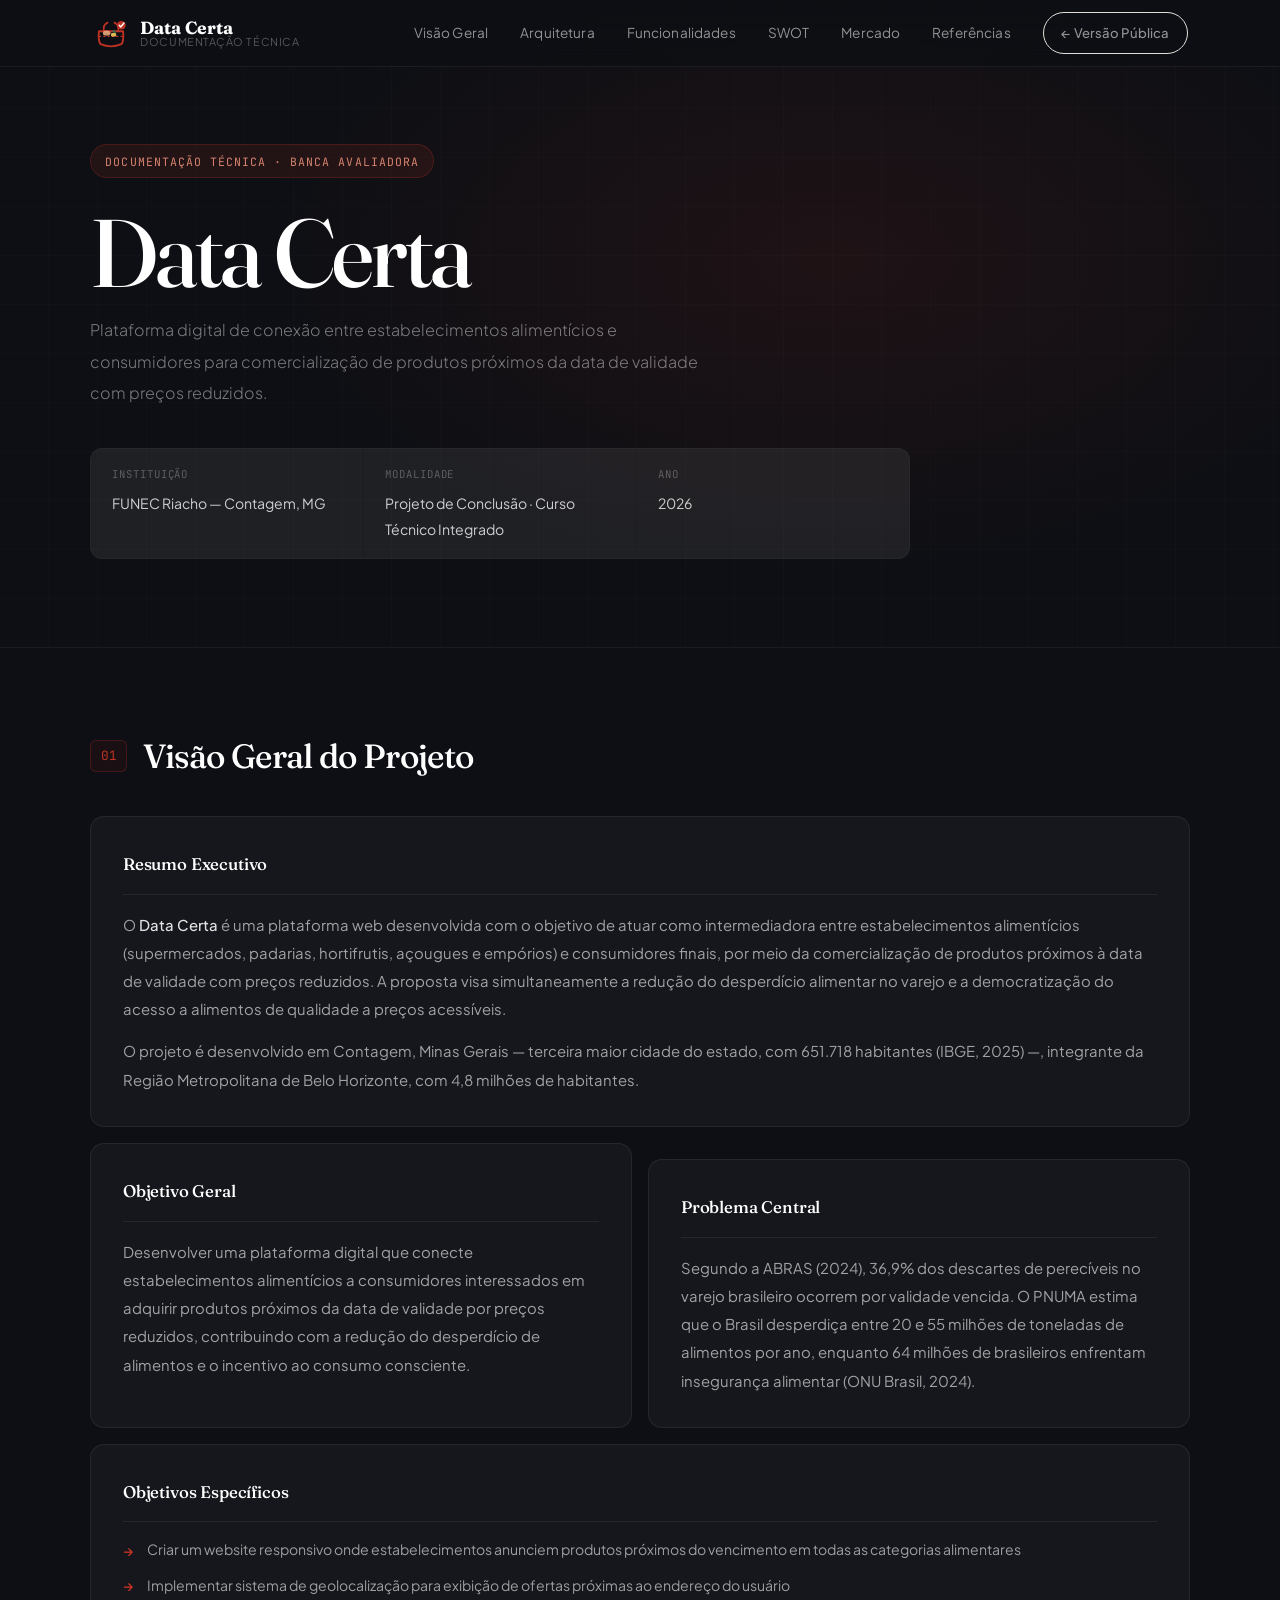
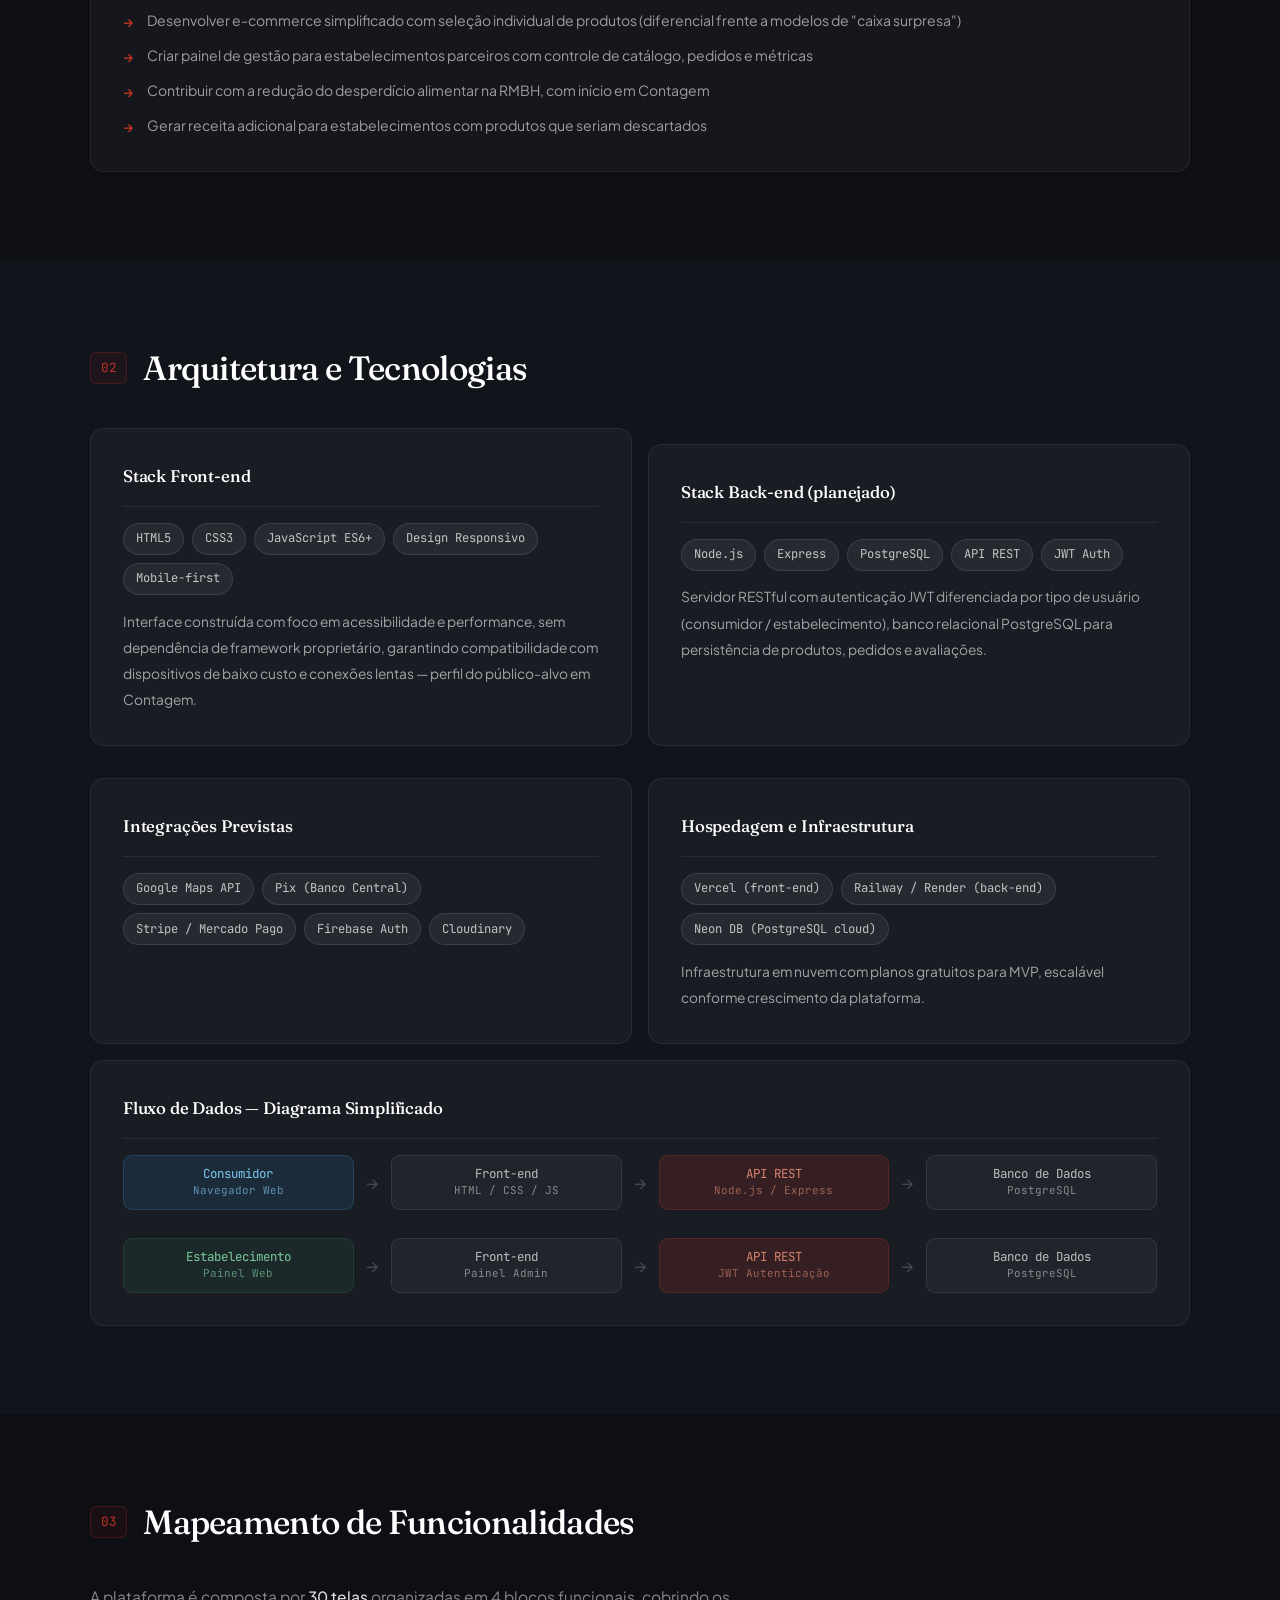
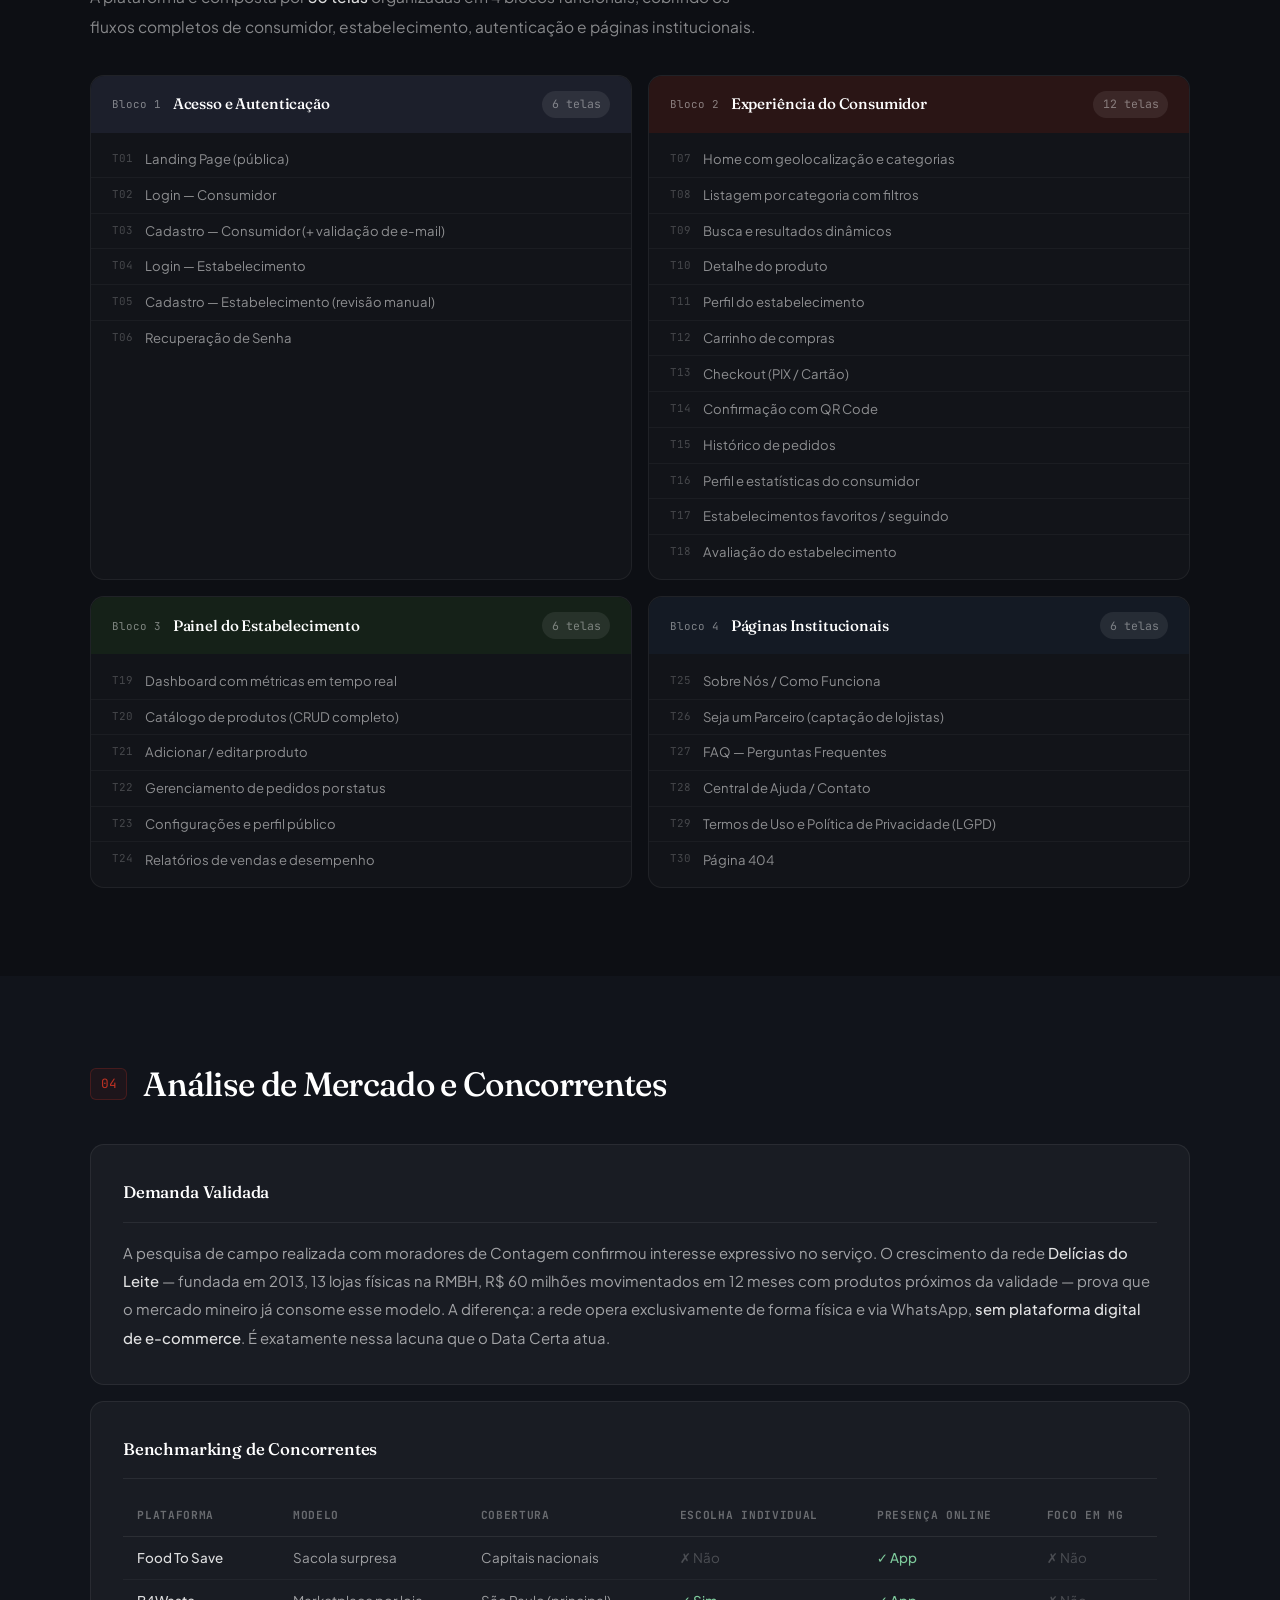
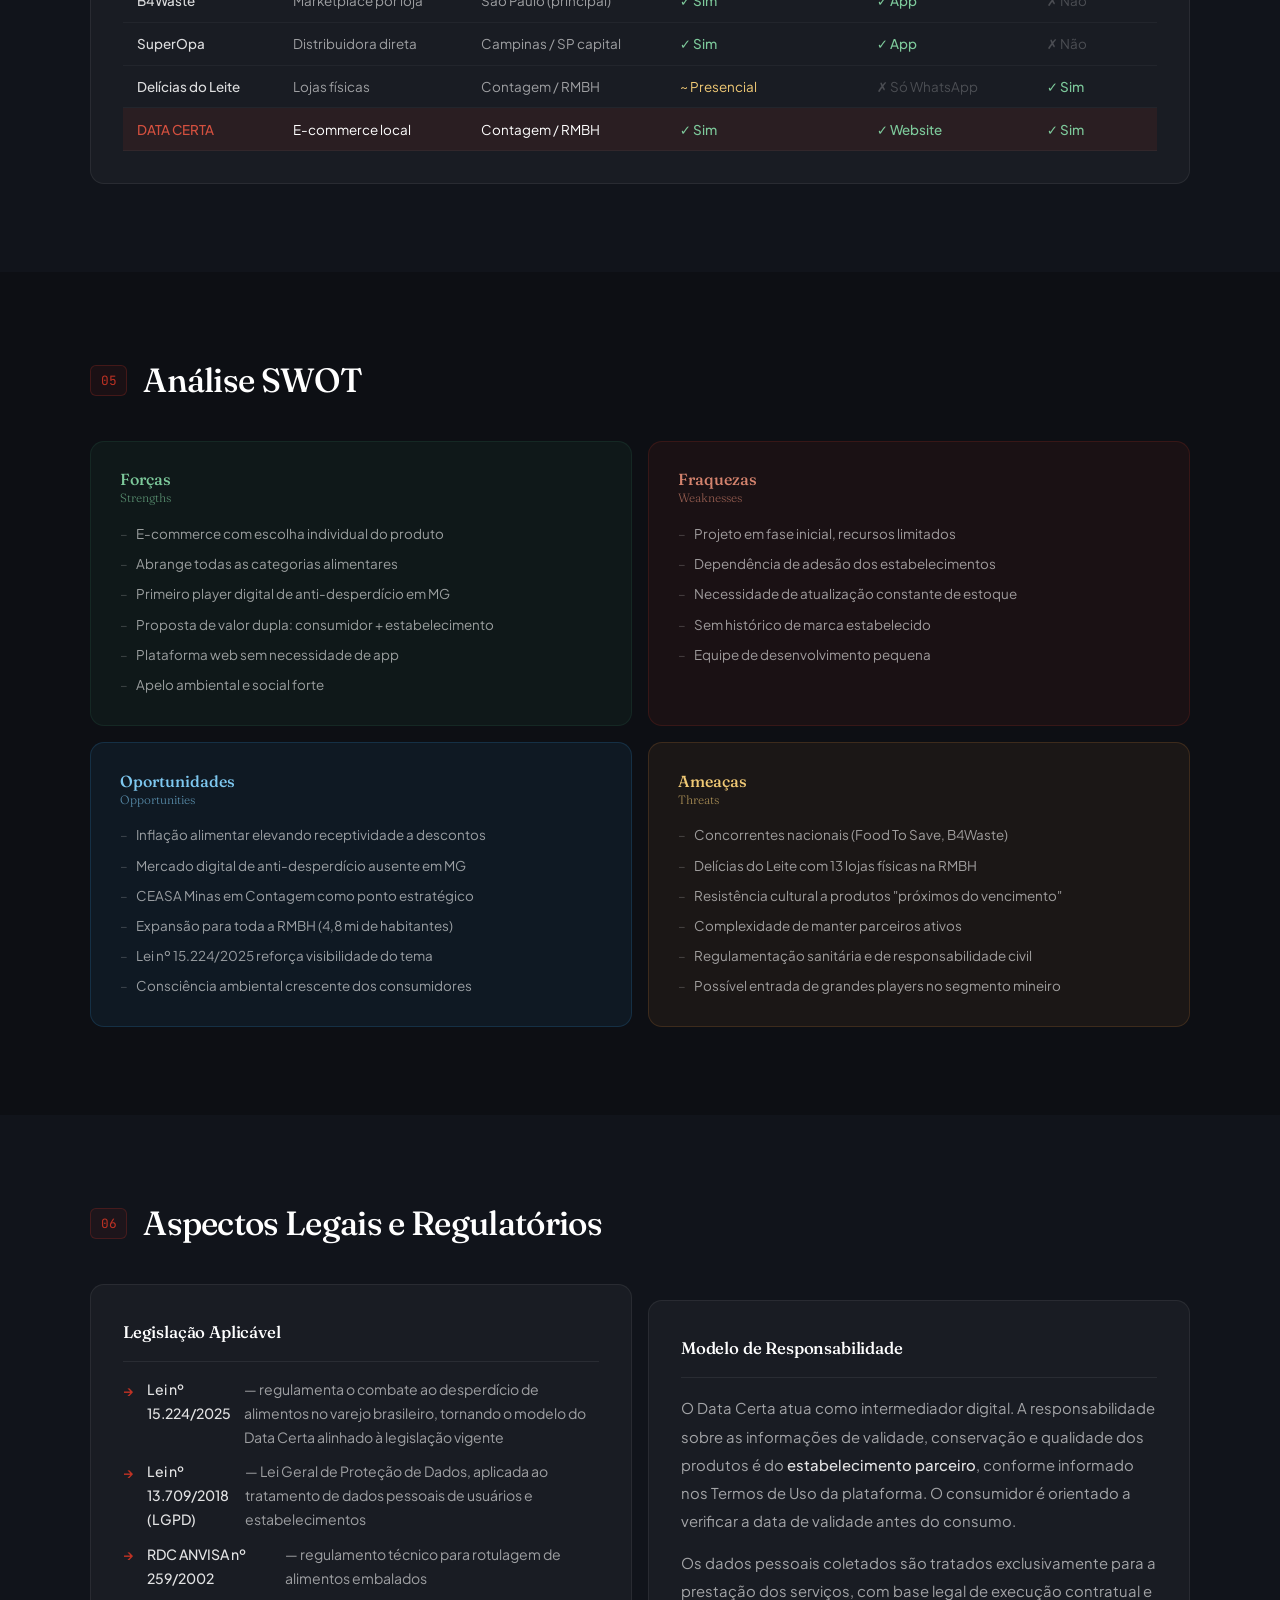
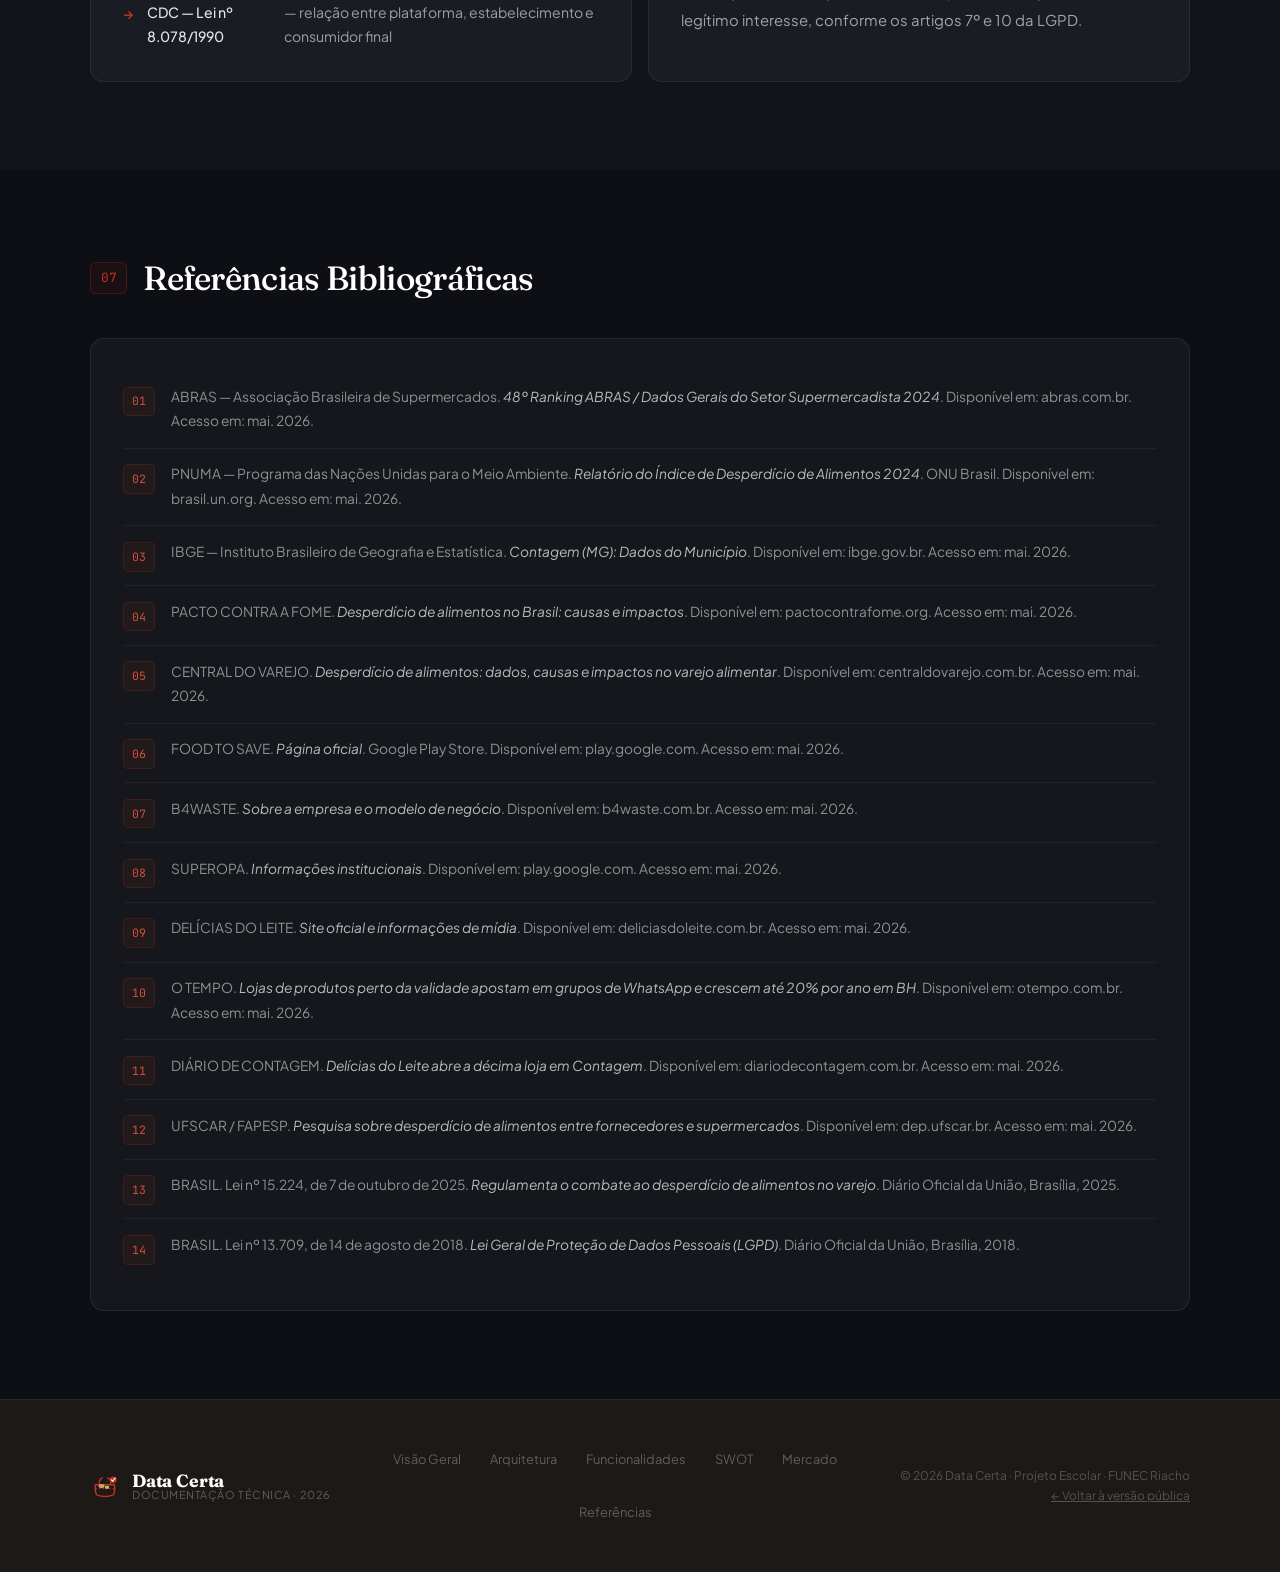
==== commit ed449771: "Update print statement from 'Hello' to 'Goodbye'" ====
--- a/tecnico.html
+++ b/tecnico.html
@@ -6,18 +6,37 @@
 <title>Data Certa — Documentação Técnica</title>
 <link rel="preconnect" href="https://fonts.googleapis.com"/>
 <link rel="preconnect" href="https://fonts.gstatic.com" crossorigin/>
-<link href="https://fonts.googleapis.com/css2?family=Syne:wght@400;600;700;800&family=DM+Sans:ital,wght@0,300;0,400;0,500;1,300&family=JetBrains+Mono:wght@400;600&display=swap" rel="stylesheet"/>
+<link href="https://fonts.googleapis.com/css2?family=Fraunces:ital,opsz,wght@0,9..144,300;0,9..144,500;0,9..144,700;1,9..144,300;1,9..144,500&family=Plus+Jakarta+Sans:wght@300;400;500;600&family=JetBrains+Mono:wght@400;500&display=swap" rel="stylesheet"/>
 <link rel="stylesheet" href="style.css"/>
-<link rel="stylesheet" href="tecnico.css"/>
 </head>
 <body class="tech-page">
+
+<!-- SVG LOGO -->
+<svg style="display:none" xmlns="http://www.w3.org/2000/svg">
+  <symbol id="logo-basket" viewBox="0 0 44 44">
+    <path d="M8 20 Q7 32 10 35 Q22 40 34 35 Q37 32 36 20 Z"
+          fill="none" stroke="#BE3224" stroke-width="2.2" stroke-linejoin="round"/>
+    <path d="M14 20 Q12 13 18 10" fill="none" stroke="#BE3224" stroke-width="2" stroke-linecap="round"/>
+    <path d="M30 20 Q32 13 26 10" fill="none" stroke="#BE3224" stroke-width="2" stroke-linecap="round"/>
+    <line x1="8" y1="26" x2="36" y2="26" stroke="#BE3224" stroke-width="1.5" stroke-dasharray="2.5 2.5"/>
+    <ellipse cx="17" cy="22" rx="4.5" ry="3" fill="#E8A87C" opacity=".9"/>
+    <path d="M23 19 Q27 17 28 22 Q25 23 23 19Z" fill="#2D6A4F" opacity=".85"/>
+    <rect x="22" y="22" width="6" height="4" rx="1.5" fill="#F4C95D" opacity=".9"/>
+    <circle cx="34" cy="13" r="5" fill="#BE3224"/>
+    <polyline points="31.5,13 33.2,15 37,10.5" fill="none"
+              stroke="#fff" stroke-width="1.6" stroke-linecap="round" stroke-linejoin="round"/>
+  </symbol>
+</svg>
 
 <!-- NAV -->
 <nav class="nav nav-dark" id="navbar">
   <div class="nav-inner">
     <a href="index.html" class="nav-logo">
-      <div class="nav-logo-icon">DC</div>
-      <span>Data Certa</span>
+      <svg class="logo-mark" aria-hidden="true"><use href="#logo-basket"/></svg>
+      <div class="logo-text-wrap">
+        <span class="logo-name">Data Certa</span>
+        <span class="logo-tagline">documentação técnica</span>
+      </div>
     </a>
     <div class="nav-links">
       <a href="#visao-geral">Visão Geral</a>
@@ -28,17 +47,17 @@
       <a href="#referencias">Referências</a>
       <a href="index.html" class="nav-cta nav-cta-outline">← Versão Pública</a>
     </div>
-    <button class="hamburger" id="hamburger" aria-label="Menu">
+    <button class="hamburger" id="hamburger" aria-label="Abrir menu">
       <span></span><span></span><span></span>
     </button>
   </div>
-  <div class="mobile-menu" id="mobile-menu">
-    <a href="#visao-geral">Visão Geral</a>
-    <a href="#arquitetura">Arquitetura</a>
-    <a href="#funcionalidades">Funcionalidades</a>
-    <a href="#swot">SWOT</a>
-    <a href="#mercado">Mercado</a>
-    <a href="#referencias">Referências</a>
+  <div class="mobile-menu" id="mobile-menu" style="background:#0D0F14;border-top-color:rgba(255,255,255,.07)">
+    <a href="#visao-geral" style="border-color:rgba(255,255,255,.07);color:rgba(255,255,255,.55)">Visão Geral</a>
+    <a href="#arquitetura" style="border-color:rgba(255,255,255,.07);color:rgba(255,255,255,.55)">Arquitetura</a>
+    <a href="#funcionalidades" style="border-color:rgba(255,255,255,.07);color:rgba(255,255,255,.55)">Funcionalidades</a>
+    <a href="#swot" style="border-color:rgba(255,255,255,.07);color:rgba(255,255,255,.55)">SWOT</a>
+    <a href="#mercado" style="border-color:rgba(255,255,255,.07);color:rgba(255,255,255,.55)">Mercado</a>
+    <a href="#referencias" style="border-color:rgba(255,255,255,.07);color:rgba(255,255,255,.55)">Referências</a>
     <a href="index.html" class="mobile-cta">← Versão Pública</a>
   </div>
 </nav>
@@ -51,14 +70,23 @@
     <h1 class="tech-hero-title reveal">Data Certa</h1>
     <p class="tech-hero-sub reveal">Plataforma digital de conexão entre estabelecimentos alimentícios e consumidores para comercialização de produtos próximos da data de validade com preços reduzidos.</p>
     <div class="tech-meta reveal">
-      <div class="tech-meta-item"><span class="tm-label">Instituição</span><span class="tm-val">FUNEC Riacho — Contagem, MG</span></div>
-      <div class="tech-meta-item"><span class="tm-label">Modalidade</span><span class="tm-val">Projeto de Conclusão · Curso Técnico Integrado</span></div>
-      <div class="tech-meta-item"><span class="tm-label">Ano</span><span class="tm-val">2026</span></div>
-    </div>
-  </div>
-</section>
-
-<!-- VISÃO GERAL -->
+      <div class="tech-meta-item">
+        <span class="tm-label">Instituição</span>
+        <span class="tm-val">FUNEC Riacho — Contagem, MG</span>
+      </div>
+      <div class="tech-meta-item">
+        <span class="tm-label">Modalidade</span>
+        <span class="tm-val">Projeto de Conclusão · Curso Técnico Integrado</span>
+      </div>
+      <div class="tech-meta-item">
+        <span class="tm-label">Ano</span>
+        <span class="tm-val">2026</span>
+      </div>
+    </div>
+  </div>
+</section>
+
+<!-- 01 VISÃO GERAL -->
 <section class="t-section" id="visao-geral">
   <div class="container">
     <div class="t-section-header reveal">
@@ -68,9 +96,9 @@
     <div class="t-card reveal">
       <h3 class="t-card-title">Resumo Executivo</h3>
       <p>O <strong>Data Certa</strong> é uma plataforma web desenvolvida com o objetivo de atuar como intermediadora entre estabelecimentos alimentícios (supermercados, padarias, hortifrutis, açougues e empórios) e consumidores finais, por meio da comercialização de produtos próximos à data de validade com preços reduzidos. A proposta visa simultaneamente a redução do desperdício alimentar no varejo e a democratização do acesso a alimentos de qualidade a preços acessíveis.</p>
-      <p style="margin-top:.75rem">O projeto é desenvolvido em Contagem, Minas Gerais — terceira maior cidade do estado, com 651.718 habitantes (IBGE, 2025) —, integrante da Região Metropolitana de Belo Horizonte, com 4,8 milhões de habitantes.</p>
-    </div>
-    <div class="t-grid-2">
+      <p style="margin-top:.85rem">O projeto é desenvolvido em Contagem, Minas Gerais — terceira maior cidade do estado, com 651.718 habitantes (IBGE, 2025) —, integrante da Região Metropolitana de Belo Horizonte, com 4,8 milhões de habitantes.
+    </div>
+    <div class="t-grid-2" style="margin-top:1rem">
       <div class="t-card reveal">
         <h3 class="t-card-title">Objetivo Geral</h3>
         <p>Desenvolver uma plataforma digital que conecte estabelecimentos alimentícios a consumidores interessados em adquirir produtos próximos da data de validade por preços reduzidos, contribuindo com a redução do desperdício de alimentos e o incentivo ao consumo consciente.</p>
@@ -80,7 +108,7 @@
         <p>Segundo a ABRAS (2024), 36,9% dos descartes de perecíveis no varejo brasileiro ocorrem por validade vencida. O PNUMA estima que o Brasil desperdiça entre 20 e 55 milhões de toneladas de alimentos por ano, enquanto 64 milhões de brasileiros enfrentam insegurança alimentar (ONU Brasil, 2024).</p>
       </div>
     </div>
-    <div class="t-card reveal">
+    <div class="t-card reveal" style="margin-top:1rem">
       <h3 class="t-card-title">Objetivos Específicos</h3>
       <div class="t-list">
         <div class="t-list-item"><span class="t-bullet">→</span>Criar um website responsivo onde estabelecimentos anunciem produtos próximos do vencimento em todas as categorias alimentares</div>
@@ -94,7 +122,7 @@
   </div>
 </section>
 
-<!-- ARQUITETURA -->
+<!-- 02 ARQUITETURA -->
 <section class="t-section t-section-alt" id="arquitetura">
   <div class="container">
     <div class="t-section-header reveal">
@@ -107,11 +135,11 @@
         <div class="tech-tags">
           <span class="tech-tag">HTML5</span>
           <span class="tech-tag">CSS3</span>
-          <span class="tech-tag">JavaScript (ES6+)</span>
+          <span class="tech-tag">JavaScript ES6+</span>
           <span class="tech-tag">Design Responsivo</span>
           <span class="tech-tag">Mobile-first</span>
         </div>
-        <p style="margin-top:.75rem;font-size:.875rem">Interface construída com foco em acessibilidade e performance, sem dependência de framework proprietário, garantindo compatibilidade com dispositivos de baixo custo e conexões lentas — perfil do público-alvo em Contagem.</p>
+        <p style="margin-top:.85rem;font-size:.86rem">Interface construída com foco em acessibilidade e performance, sem dependência de framework proprietário, garantindo compatibilidade com dispositivos de baixo custo e conexões lentas — perfil do público-alvo em Contagem.</p>
       </div>
       <div class="t-card reveal">
         <h3 class="t-card-title">Stack Back-end (planejado)</h3>
@@ -122,7 +150,7 @@
           <span class="tech-tag">API REST</span>
           <span class="tech-tag">JWT Auth</span>
         </div>
-        <p style="margin-top:.75rem;font-size:.875rem">Servidor RESTful com autenticação JWT diferenciada por tipo de usuário (consumidor / estabelecimento), banco relacional PostgreSQL para persistência de produtos, pedidos e avaliações.</p>
+        <p style="margin-top:.85rem;font-size:.86rem">Servidor RESTful com autenticação JWT diferenciada por tipo de usuário (consumidor / estabelecimento), banco relacional PostgreSQL para persistência de produtos, pedidos e avaliações.</p>
       </div>
       <div class="t-card reveal">
         <h3 class="t-card-title">Integrações Previstas</h3>
@@ -130,8 +158,8 @@
           <span class="tech-tag">Google Maps API</span>
           <span class="tech-tag">Pix (Banco Central)</span>
           <span class="tech-tag">Stripe / Mercado Pago</span>
-          <span class="tech-tag">Firebase Auth (OAuth)</span>
-          <span class="tech-tag">Cloudinary (imagens)</span>
+          <span class="tech-tag">Firebase Auth</span>
+          <span class="tech-tag">Cloudinary</span>
         </div>
       </div>
       <div class="t-card reveal">
@@ -140,19 +168,17 @@
           <span class="tech-tag">Vercel (front-end)</span>
           <span class="tech-tag">Railway / Render (back-end)</span>
           <span class="tech-tag">Neon DB (PostgreSQL cloud)</span>
-          <span class="tech-tag">Domínio próprio</span>
-        </div>
-        <p style="margin-top:.75rem;font-size:.875rem">Infraestrutura em nuvem com planos gratuitos para MVP, escalável conforme crescimento da plataforma.</p>
-      </div>
-    </div>
-
-    <div class="t-card reveal" style="margin-top:1.5rem">
+        </div>
+        <p style="margin-top:.85rem;font-size:.86rem">Infraestrutura em nuvem com planos gratuitos para MVP, escalável conforme crescimento da plataforma.</p>
+      </div>
+    </div>
+    <div class="t-card reveal" style="margin-top:1rem">
       <h3 class="t-card-title">Fluxo de Dados — Diagrama Simplificado</h3>
       <div class="arch-diagram">
         <div class="arch-row">
           <div class="arch-box arch-blue">Consumidor<br/><small>Navegador Web</small></div>
           <div class="arch-arrow">→</div>
-          <div class="arch-box arch-gray">Front-end<br/><small>HTML/CSS/JS</small></div>
+          <div class="arch-box arch-gray">Front-end<br/><small>HTML / CSS / JS</small></div>
           <div class="arch-arrow">→</div>
           <div class="arch-box arch-red">API REST<br/><small>Node.js / Express</small></div>
           <div class="arch-arrow">→</div>
@@ -163,7 +189,7 @@
           <div class="arch-arrow">→</div>
           <div class="arch-box arch-gray">Front-end<br/><small>Painel Admin</small></div>
           <div class="arch-arrow">→</div>
-          <div class="arch-box arch-red">API REST<br/><small>Autenticação JWT</small></div>
+          <div class="arch-box arch-red">API REST<br/><small>JWT Autenticação</small></div>
           <div class="arch-arrow">→</div>
           <div class="arch-box arch-gray">Banco de Dados<br/><small>PostgreSQL</small></div>
         </div>
@@ -172,7 +198,7 @@
   </div>
 </section>
 
-<!-- FUNCIONALIDADES -->
+<!-- 03 FUNCIONALIDADES -->
 <section class="t-section" id="funcionalidades">
   <div class="container">
     <div class="t-section-header reveal">
@@ -180,10 +206,9 @@
       <h2 class="t-section-title">Mapeamento de Funcionalidades</h2>
     </div>
     <p class="t-intro reveal">A plataforma é composta por <strong>30 telas</strong> organizadas em 4 blocos funcionais, cobrindo os fluxos completos de consumidor, estabelecimento, autenticação e páginas institucionais.</p>
-
     <div class="blocks-grid">
       <div class="block-card reveal">
-        <div class="block-header" style="background:#2C3E50">
+        <div class="block-header" style="background:#1C1F2B">
           <span class="block-num">Bloco 1</span>
           <span class="block-title">Acesso e Autenticação</span>
           <span class="block-count">6 telas</span>
@@ -197,9 +222,8 @@
           <div class="block-item"><span class="bi-num">T06</span>Recuperação de Senha</div>
         </div>
       </div>
-
       <div class="block-card reveal">
-        <div class="block-header" style="background:#C0392B">
+        <div class="block-header" style="background:#2A1515">
           <span class="block-num">Bloco 2</span>
           <span class="block-title">Experiência do Consumidor</span>
           <span class="block-count">12 telas</span>
@@ -219,9 +243,8 @@
           <div class="block-item"><span class="bi-num">T18</span>Avaliação do estabelecimento</div>
         </div>
       </div>
-
       <div class="block-card reveal">
-        <div class="block-header" style="background:#1E8449">
+        <div class="block-header" style="background:#152118">
           <span class="block-num">Bloco 3</span>
           <span class="block-title">Painel do Estabelecimento</span>
           <span class="block-count">6 telas</span>
@@ -235,9 +258,8 @@
           <div class="block-item"><span class="bi-num">T24</span>Relatórios de vendas e desempenho</div>
         </div>
       </div>
-
       <div class="block-card reveal">
-        <div class="block-header" style="background:#1A5276">
+        <div class="block-header" style="background:#141A24">
           <span class="block-num">Bloco 4</span>
           <span class="block-title">Páginas Institucionais</span>
           <span class="block-count">6 telas</span>
@@ -255,19 +277,17 @@
   </div>
 </section>
 
-<!-- ANÁLISE DE MERCADO -->
+<!-- 04 MERCADO -->
 <section class="t-section t-section-alt" id="mercado">
   <div class="container">
     <div class="t-section-header reveal">
       <div class="t-section-num">04</div>
       <h2 class="t-section-title">Análise de Mercado e Concorrentes</h2>
     </div>
-
     <div class="t-card reveal">
       <h3 class="t-card-title">Demanda Validada</h3>
-      <p>A pesquisa de campo realizada com moradores de Contagem confirmou interesse expressivo no serviço. O crescimento da rede <strong>Delícias do Leite</strong> — fundada em 2013, 13 lojas físicas na RMBH, R$ 60 milhões movimentados em 12 meses com produtos próximos da validade — prova que o mercado mineiro já consome esse modelo. A diferença: a rede opera exclusivamente de forma física e via WhatsApp, <strong>sem plataforma digital de e-commerce</strong>. É exatamente nessa lacuna que o Data Certa atua.</p>
-    </div>
-
+      <p>A pesquisa de campo realizada com moradores de Contagem confirmou interesse expressivo no serviço. O crescimento da rede <strong>Delícias do Leite</strong> — fundada em 2013, 13 lojas físicas na RMBH, R$&nbsp;60 milhões movimentados em 12 meses com produtos próximos da validade — prova que o mercado mineiro já consome esse modelo. A diferença: a rede opera exclusivamente de forma física e via WhatsApp, <strong>sem plataforma digital de e-commerce</strong>. É exatamente nessa lacuna que o Data Certa atua.</p>
+    </div>
     <div class="t-card reveal" style="margin-top:1rem">
       <h3 class="t-card-title">Benchmarking de Concorrentes</h3>
       <div class="t-table-wrap">
@@ -330,7 +350,7 @@
   </div>
 </section>
 
-<!-- SWOT -->
+<!-- 05 SWOT -->
 <section class="t-section" id="swot">
   <div class="container">
     <div class="t-section-header reveal">
@@ -339,7 +359,7 @@
     </div>
     <div class="swot-grid">
       <div class="swot-card swot-s reveal">
-        <div class="swot-label">S — Forças <small>(Strengths)</small></div>
+        <div class="swot-label">Forças <small>Strengths</small></div>
         <ul>
           <li>E-commerce com escolha individual do produto</li>
           <li>Abrange todas as categorias alimentares</li>
@@ -350,7 +370,7 @@
         </ul>
       </div>
       <div class="swot-card swot-w reveal">
-        <div class="swot-label">W — Fraquezas <small>(Weaknesses)</small></div>
+        <div class="swot-label">Fraquezas <small>Weaknesses</small></div>
         <ul>
           <li>Projeto em fase inicial, recursos limitados</li>
           <li>Dependência de adesão dos estabelecimentos</li>
@@ -360,7 +380,7 @@
         </ul>
       </div>
       <div class="swot-card swot-o reveal">
-        <div class="swot-label">O — Oportunidades <small>(Opportunities)</small></div>
+        <div class="swot-label">Oportunidades <small>Opportunities</small></div>
         <ul>
           <li>Inflação alimentar elevando receptividade a descontos</li>
           <li>Mercado digital de anti-desperdício ausente em MG</li>
@@ -371,7 +391,7 @@
         </ul>
       </div>
       <div class="swot-card swot-t reveal">
-        <div class="swot-label">T — Ameaças <small>(Threats)</small></div>
+        <div class="swot-label">Ameaças <small>Threats</small></div>
         <ul>
           <li>Concorrentes nacionais (Food To Save, B4Waste)</li>
           <li>Delícias do Leite com 13 lojas físicas na RMBH</li>
@@ -385,7 +405,7 @@
   </div>
 </section>
 
-<!-- ASPECTOS LEGAIS -->
+<!-- 06 LEGAL -->
 <section class="t-section t-section-alt" id="legal">
   <div class="container">
     <div class="t-section-header reveal">
@@ -399,19 +419,19 @@
           <div class="t-list-item"><span class="t-bullet">→</span><strong>Lei nº 15.224/2025</strong> — regulamenta o combate ao desperdício de alimentos no varejo brasileiro, tornando o modelo do Data Certa alinhado à legislação vigente</div>
           <div class="t-list-item"><span class="t-bullet">→</span><strong>Lei nº 13.709/2018 (LGPD)</strong> — Lei Geral de Proteção de Dados, aplicada ao tratamento de dados pessoais de usuários e estabelecimentos</div>
           <div class="t-list-item"><span class="t-bullet">→</span><strong>RDC ANVISA nº 259/2002</strong> — regulamento técnico para rotulagem de alimentos embalados</div>
-          <div class="t-list-item"><span class="t-bullet">→</span><strong>Código de Defesa do Consumidor (Lei nº 8.078/1990)</strong> — relação entre plataforma, estabelecimento e consumidor final</div>
+          <div class="t-list-item"><span class="t-bullet">→</span><strong>CDC — Lei nº 8.078/1990</strong> — relação entre plataforma, estabelecimento e consumidor final</div>
         </div>
       </div>
       <div class="t-card reveal">
         <h3 class="t-card-title">Modelo de Responsabilidade</h3>
         <p>O Data Certa atua como intermediador digital. A responsabilidade sobre as informações de validade, conservação e qualidade dos produtos é do <strong>estabelecimento parceiro</strong>, conforme informado nos Termos de Uso da plataforma. O consumidor é orientado a verificar a data de validade antes do consumo.</p>
-        <p style="margin-top:.75rem">Os dados pessoais coletados são tratados exclusivamente para a prestação dos serviços, com base legal de execução contratual e legítimo interesse, conforme os artigos 7º e 10 da LGPD.</p>
-      </div>
-    </div>
-  </div>
-</section>
-
-<!-- REFERÊNCIAS -->
+        <p style="margin-top:.85rem">Os dados pessoais coletados são tratados exclusivamente para a prestação dos serviços, com base legal de execução contratual e legítimo interesse, conforme os artigos 7º e 10 da LGPD.</p>
+      </div>
+    </div>
+  </div>
+</section>
+
+<!-- 07 REFERÊNCIAS -->
 <section class="t-section" id="referencias">
   <div class="container">
     <div class="t-section-header reveal">
@@ -420,75 +440,33 @@
     </div>
     <div class="t-card reveal">
       <div class="ref-list">
-        <div class="ref-item">
-          <span class="ref-num">01</span>
-          <div class="ref-text">ABRAS — Associação Brasileira de Supermercados. <em>48º Ranking ABRAS / Dados Gerais do Setor Supermercadista 2024</em>. Disponível em: abras.com.br. Acesso em: mai. 2026.</div>
-        </div>
-        <div class="ref-item">
-          <span class="ref-num">02</span>
-          <div class="ref-text">PNUMA — Programa das Nações Unidas para o Meio Ambiente. <em>Relatório do Índice de Desperdício de Alimentos 2024</em>. ONU Brasil. Disponível em: brasil.un.org. Acesso em: mai. 2026.</div>
-        </div>
-        <div class="ref-item">
-          <span class="ref-num">03</span>
-          <div class="ref-text">IBGE — Instituto Brasileiro de Geografia e Estatística. <em>Contagem (MG): Dados do Município</em>. Disponível em: ibge.gov.br. Acesso em: mai. 2026.</div>
-        </div>
-        <div class="ref-item">
-          <span class="ref-num">04</span>
-          <div class="ref-text">PACTO CONTRA A FOME. <em>Desperdício de alimentos no Brasil: causas e impactos</em>. Disponível em: pactocontrafome.org. Acesso em: mai. 2026.</div>
-        </div>
-        <div class="ref-item">
-          <span class="ref-num">05</span>
-          <div class="ref-text">CENTRAL DO VAREJO. <em>Desperdício de alimentos: dados, causas e impactos no varejo alimentar</em>. Disponível em: centraldovarejo.com.br. Acesso em: mai. 2026.</div>
-        </div>
-        <div class="ref-item">
-          <span class="ref-num">06</span>
-          <div class="ref-text">FOOD TO SAVE. <em>Página oficial</em>. Google Play Store. Disponível em: play.google.com. Acesso em: mai. 2026.</div>
-        </div>
-        <div class="ref-item">
-          <span class="ref-num">07</span>
-          <div class="ref-text">B4WASTE. <em>Sobre a empresa e o modelo de negócio</em>. Disponível em: b4waste.com.br e projetodraft.com. Acesso em: mai. 2026.</div>
-        </div>
-        <div class="ref-item">
-          <span class="ref-num">08</span>
-          <div class="ref-text">SUPEROPA. <em>Informações institucionais</em>. Disponível em: play.google.com/store/apps/details?id=com.superopa. Acesso em: mai. 2026.</div>
-        </div>
-        <div class="ref-item">
-          <span class="ref-num">09</span>
-          <div class="ref-text">DELÍCIAS DO LEITE. <em>Site oficial e informações de mídia</em>. Disponível em: deliciasdoleite.com.br. Acesso em: mai. 2026.</div>
-        </div>
-        <div class="ref-item">
-          <span class="ref-num">10</span>
-          <div class="ref-text">O TEMPO. <em>Lojas de produtos perto da validade apostam em grupos de WhatsApp e crescem até 20% por ano em BH</em>. Disponível em: otempo.com.br. Acesso em: mai. 2026.</div>
-        </div>
-        <div class="ref-item">
-          <span class="ref-num">11</span>
-          <div class="ref-text">DIÁRIO DE CONTAGEM. <em>Delícias do Leite abre a décima loja em Contagem</em>. Disponível em: diariodecontagem.com.br. Acesso em: mai. 2026.</div>
-        </div>
-        <div class="ref-item">
-          <span class="ref-num">12</span>
-          <div class="ref-text">UFSCAR / FAPESP. <em>Pesquisa sobre desperdício de alimentos entre fornecedores e supermercados</em>. Disponível em: dep.ufscar.br. Acesso em: mai. 2026.</div>
-        </div>
-        <div class="ref-item">
-          <span class="ref-num">13</span>
-          <div class="ref-text">BRASIL. Lei nº 15.224, de 7 de outubro de 2025. <em>Regulamenta o combate ao desperdício de alimentos no varejo</em>. Diário Oficial da União, Brasília, 2025.</div>
-        </div>
-        <div class="ref-item">
-          <span class="ref-num">14</span>
-          <div class="ref-text">BRASIL. Lei nº 13.709, de 14 de agosto de 2018. <em>Lei Geral de Proteção de Dados Pessoais (LGPD)</em>. Diário Oficial da União, Brasília, 2018.</div>
-        </div>
-      </div>
-    </div>
-  </div>
-</section>
-
-<!-- FOOTER TÉCNICO -->
+        <div class="ref-item"><span class="ref-num">01</span><div class="ref-text">ABRAS — Associação Brasileira de Supermercados. <em>48º Ranking ABRAS / Dados Gerais do Setor Supermercadista 2024</em>. Disponível em: abras.com.br. Acesso em: mai. 2026.</div></div>
+        <div class="ref-item"><span class="ref-num">02</span><div class="ref-text">PNUMA — Programa das Nações Unidas para o Meio Ambiente. <em>Relatório do Índice de Desperdício de Alimentos 2024</em>. ONU Brasil. Disponível em: brasil.un.org. Acesso em: mai. 2026.</div></div>
+        <div class="ref-item"><span class="ref-num">03</span><div class="ref-text">IBGE — Instituto Brasileiro de Geografia e Estatística. <em>Contagem (MG): Dados do Município</em>. Disponível em: ibge.gov.br. Acesso em: mai. 2026.</div></div>
+        <div class="ref-item"><span class="ref-num">04</span><div class="ref-text">PACTO CONTRA A FOME. <em>Desperdício de alimentos no Brasil: causas e impactos</em>. Disponível em: pactocontrafome.org. Acesso em: mai. 2026.</div></div>
+        <div class="ref-item"><span class="ref-num">05</span><div class="ref-text">CENTRAL DO VAREJO. <em>Desperdício de alimentos: dados, causas e impactos no varejo alimentar</em>. Disponível em: centraldovarejo.com.br. Acesso em: mai. 2026.</div></div>
+        <div class="ref-item"><span class="ref-num">06</span><div class="ref-text">FOOD TO SAVE. <em>Página oficial</em>. Google Play Store. Disponível em: play.google.com. Acesso em: mai. 2026.</div></div>
+        <div class="ref-item"><span class="ref-num">07</span><div class="ref-text">B4WASTE. <em>Sobre a empresa e o modelo de negócio</em>. Disponível em: b4waste.com.br. Acesso em: mai. 2026.</div></div>
+        <div class="ref-item"><span class="ref-num">08</span><div class="ref-text">SUPEROPA. <em>Informações institucionais</em>. Disponível em: play.google.com. Acesso em: mai. 2026.</div></div>
+        <div class="ref-item"><span class="ref-num">09</span><div class="ref-text">DELÍCIAS DO LEITE. <em>Site oficial e informações de mídia</em>. Disponível em: deliciasdoleite.com.br. Acesso em: mai. 2026.</div></div>
+        <div class="ref-item"><span class="ref-num">10</span><div class="ref-text">O TEMPO. <em>Lojas de produtos perto da validade apostam em grupos de WhatsApp e crescem até 20% por ano em BH</em>. Disponível em: otempo.com.br. Acesso em: mai. 2026.</div></div>
+        <div class="ref-item"><span class="ref-num">11</span><div class="ref-text">DIÁRIO DE CONTAGEM. <em>Delícias do Leite abre a décima loja em Contagem</em>. Disponível em: diariodecontagem.com.br. Acesso em: mai. 2026.</div></div>
+        <div class="ref-item"><span class="ref-num">12</span><div class="ref-text">UFSCAR / FAPESP. <em>Pesquisa sobre desperdício de alimentos entre fornecedores e supermercados</em>. Disponível em: dep.ufscar.br. Acesso em: mai. 2026.</div></div>
+        <div class="ref-item"><span class="ref-num">13</span><div class="ref-text">BRASIL. Lei nº 15.224, de 7 de outubro de 2025. <em>Regulamenta o combate ao desperdício de alimentos no varejo</em>. Diário Oficial da União, Brasília, 2025.</div></div>
+        <div class="ref-item"><span class="ref-num">14</span><div class="ref-text">BRASIL. Lei nº 13.709, de 14 de agosto de 2018. <em>Lei Geral de Proteção de Dados Pessoais (LGPD)</em>. Diário Oficial da União, Brasília, 2018.</div></div>
+      </div>
+    </div>
+  </div>
+</section>
+
+<!-- FOOTER -->
 <footer class="footer footer-dark">
   <div class="footer-inner">
     <div class="footer-logo">
-      <div class="nav-logo-icon">DC</div>
-      <div>
-        <div style="font-weight:700;font-size:1rem">Data Certa — Documentação Técnica</div>
-        <div style="font-size:.8rem;opacity:.5">FUNEC Riacho · Contagem, MG · 2026</div>
+      <svg class="logo-mark" aria-hidden="true" style="width:30px;height:30px"><use href="#logo-basket"/></svg>
+      <div class="logo-text-wrap">
+        <span class="logo-name">Data Certa</span>
+        <span class="logo-tagline">documentação técnica · 2026</span>
       </div>
     </div>
     <div class="footer-links">
@@ -500,8 +478,8 @@
       <a href="#referencias">Referências</a>
     </div>
     <div class="footer-copy">
-      © 2026 Data Certa · Projeto Escolar<br/>
-      <a href="index.html" style="color:rgba(255,255,255,.5)">← Voltar à versão pública</a>
+      © 2026 Data Certa · Projeto Escolar · FUNEC Riacho<br/>
+      <a href="index.html">← Voltar à versão pública</a>
     </div>
   </div>
 </footer>
--- a/style.css
+++ b/style.css
@@ -1,63 +1,103 @@
-/* ========================================
-   DATA CERTA — STYLESHEET
-   ======================================== */
-
+/* ==========================================================
+   DATA CERTA — UNIFIED STYLESHEET
+   style.css · cobre index.html e tecnico.html
+   ========================================================== */
+
+@import url('https://fonts.googleapis.com/css2?family=Fraunces:ital,opsz,wght@0,9..144,300;0,9..144,500;0,9..144,700;1,9..144,300;1,9..144,500&family=Plus+Jakarta+Sans:wght@300;400;500;600&family=JetBrains+Mono:wght@400;500&display=swap');
+
+/* ── TOKENS ─────────────────────────────────────────────── */
 :root {
-  --red: #C0392B;
-  --red-dark: #922B21;
-  --red-light: #FADBD8;
-  --red-pale: #FEF5F4;
-  --dark: #1A1A2E;
-  --dark-2: #16213E;
-  --gray-bg: #F8F7F5;
-  --gray-mid: #888;
-  --gray-light: #E8E8E4;
-  --gray-border: #DDDDD8;
-  --text-dark: #1A1A2E;
-  --text-mid: #4A4A5A;
-  --text-light: #888899;
-  --white: #FFFFFF;
-  --green: #1E8449;
-  --green-light: #D5F5E3;
-  --font-display: 'Syne', sans-serif;
-  --font-body: 'DM Sans', sans-serif;
-  --font-mono: 'JetBrains Mono', monospace;
-  --radius: 14px;
-  --radius-sm: 8px;
-  --shadow: 0 2px 20px rgba(0,0,0,.07);
-  --shadow-lg: 0 8px 40px rgba(0,0,0,.12);
-}
-
+  --red:          #BE3224;
+  --red-dark:     #8E2419;
+  --red-soft:     #D4503F;
+  --red-pale:     #FDF0EE;
+  --red-wash:     #F9E0DC;
+
+  --ink:          #1C1917;
+  --ink-2:        #292524;
+  --ink-light:    #78716C;
+  --ink-faint:    #A8A29E;
+
+  --cream:        #FAFAF8;
+  --cream-2:      #F5F3F0;
+  --cream-3:      #EDE9E4;
+  --border:       #E2DDD8;
+
+  --green:        #2D6A4F;
+  --green-pale:   #D8F3DC;
+
+  --font-serif:   'Fraunces', Georgia, serif;
+  --font-sans:    'Plus Jakarta Sans', system-ui, sans-serif;
+  --font-mono:    'JetBrains Mono', monospace;
+
+  --radius:       16px;
+  --radius-sm:    10px;
+  --radius-lg:    24px;
+
+  --ease-out:     cubic-bezier(0.16, 1, 0.3, 1);
+}
+
+/* ── RESET ───────────────────────────────────────────────── */
 *, *::before, *::after { box-sizing: border-box; margin: 0; padding: 0; }
-
-html { scroll-behavior: smooth; }
-
-body {
-  font-family: var(--font-body);
+html  { scroll-behavior: smooth; -webkit-text-size-adjust: 100%; }
+body  {
+  font-family: var(--font-sans);
   font-size: 16px;
-  color: var(--text-mid);
-  background: var(--white);
-  line-height: 1.7;
+  font-weight: 400;
+  line-height: 1.85;          /* key: corpo bem respirado */
+  color: var(--ink-light);
+  background: var(--cream);
   -webkit-font-smoothing: antialiased;
 }
 
-/* ── NAV ── */
+/* ── LOGO SVG ────────────────────────────────────────────── */
+/* Inline SVG da cesta injetado via JS e como componente HTML */
+.logo-mark {
+  width: 38px;
+  height: 38px;
+  flex-shrink: 0;
+}
+.logo-text-wrap {
+  display: flex;
+  flex-direction: column;
+  gap: 0;
+}
+.logo-name {
+  font-family: var(--font-serif);
+  font-weight: 700;
+  font-size: 1.1rem;
+  letter-spacing: -.01em;
+  color: var(--ink);
+  line-height: 1.1;
+}
+.logo-tagline {
+  font-size: .68rem;
+  color: var(--ink-faint);
+  letter-spacing: .05em;
+  text-transform: uppercase;
+  line-height: 1;
+}
+
+/* ── NAV ─────────────────────────────────────────────────── */
 .nav {
   position: fixed;
   top: 0; left: 0; right: 0;
-  z-index: 100;
-  background: rgba(255,255,255,.92);
-  backdrop-filter: blur(12px);
-  -webkit-backdrop-filter: blur(12px);
-  border-bottom: 1px solid var(--gray-border);
-  transition: box-shadow .3s;
-}
-.nav.scrolled { box-shadow: var(--shadow); }
+  z-index: 200;
+  background: rgba(250,250,248,.88);
+  backdrop-filter: blur(16px);
+  -webkit-backdrop-filter: blur(16px);
+  border-bottom: 1px solid transparent;
+  transition: border-color .3s, box-shadow .3s;
+}
+.nav.scrolled {
+  border-bottom-color: var(--border);
+  box-shadow: 0 1px 20px rgba(28,25,23,.06);
+}
 .nav-inner {
-  max-width: 1200px;
+  max-width: 1160px;
   margin: 0 auto;
   padding: 0 2rem;
-  height: 64px;
+  height: 66px;
   display: flex;
   align-items: center;
   justify-content: space-between;
@@ -66,57 +106,53 @@
 .nav-logo {
   display: flex;
   align-items: center;
-  gap: .6rem;
+  gap: .65rem;
   text-decoration: none;
-  color: var(--text-dark);
-  font-family: var(--font-display);
-  font-weight: 700;
-  font-size: 1rem;
-  flex-shrink: 0;
-}
-.nav-logo-icon {
-  width: 34px; height: 34px;
-  background: var(--red);
-  border-radius: 8px;
-  display: flex; align-items: center; justify-content: center;
-  color: #fff;
-  font-family: var(--font-display);
-  font-weight: 800;
-  font-size: .85rem;
-  flex-shrink: 0;
 }
 .nav-links {
   display: flex;
   align-items: center;
-  gap: 1.75rem;
+  gap: 2rem;
 }
 .nav-links a {
   text-decoration: none;
-  color: var(--text-mid);
-  font-size: .875rem;
+  font-size: .85rem;
   font-weight: 400;
+  color: var(--ink-light);
+  letter-spacing: .01em;
   transition: color .2s;
 }
-.nav-links a:hover { color: var(--red); }
+.nav-links a:hover { color: var(--ink); }
+
 .nav-cta {
   background: var(--red) !important;
   color: #fff !important;
-  padding: .45rem 1.1rem;
+  padding: .5rem 1.2rem;
   border-radius: 100px;
   font-weight: 500 !important;
-  font-size: .85rem !important;
-  transition: background .2s, transform .15s !important;
-}
-.nav-cta:hover { background: var(--red-dark) !important; transform: translateY(-1px); }
+  font-size: .82rem !important;
+  letter-spacing: .02em;
+  transition: background .2s, transform .15s, box-shadow .2s !important;
+}
+.nav-cta:hover {
+  background: var(--red-dark) !important;
+  transform: translateY(-1px);
+  box-shadow: 0 4px 14px rgba(190,50,36,.25);
+}
 .nav-cta-outline {
   background: transparent !important;
-  color: var(--text-mid) !important;
-  border: 1.5px solid var(--gray-border);
-  padding: .4rem 1rem;
+  color: var(--ink-light) !important;
+  border: 1px solid var(--border) !important;
+  padding: .48rem 1.1rem;
   border-radius: 100px;
-}
-.nav-cta-outline:hover { border-color: var(--red); color: var(--red) !important; }
-
+  transition: border-color .2s, color .2s !important;
+}
+.nav-cta-outline:hover {
+  border-color: var(--red) !important;
+  color: var(--red) !important;
+}
+
+/* hamburger */
 .hamburger {
   display: none;
   flex-direction: column;
@@ -124,12 +160,12 @@
   background: none;
   border: none;
   cursor: pointer;
-  padding: 4px;
+  padding: 5px;
 }
 .hamburger span {
   display: block;
-  width: 22px; height: 2px;
-  background: var(--text-dark);
+  width: 21px; height: 1.5px;
+  background: var(--ink);
   border-radius: 2px;
   transition: .3s;
 }
@@ -137,29 +173,29 @@
   display: none;
   flex-direction: column;
   padding: 1rem 2rem 1.5rem;
-  border-top: 1px solid var(--gray-light);
-  gap: .25rem;
+  border-top: 1px solid var(--border);
+  gap: 0;
+  background: var(--cream);
 }
 .mobile-menu a {
   text-decoration: none;
-  color: var(--text-mid);
+  color: var(--ink-light);
   font-size: .9rem;
-  padding: .5rem 0;
-  border-bottom: 1px solid var(--gray-light);
+  padding: .65rem 0;
+  border-bottom: 1px solid var(--border);
+  transition: color .2s;
 }
 .mobile-menu a:last-child { border-bottom: none; }
-.mobile-cta {
-  color: var(--red) !important;
-  font-weight: 600 !important;
-}
+.mobile-menu a:hover { color: var(--red); }
+.mobile-cta { color: var(--red) !important; font-weight: 600; }
 .mobile-menu.open { display: flex; }
 
-@media (max-width: 860px) {
+@media (max-width: 880px) {
   .nav-links { display: none; }
   .hamburger { display: flex; }
 }
 
-/* ── HERO ── */
+/* ── HERO ────────────────────────────────────────────────── */
 .hero {
   min-height: 100vh;
   display: flex;
@@ -167,602 +203,648 @@
   justify-content: center;
   position: relative;
   overflow: hidden;
-  padding: 8rem 2rem 4rem;
-  background: var(--dark);
-}
+  padding: 9rem 2rem 5rem;
+  background: var(--ink-2);
+}
+
+/* fundo orgânico: manchas em vez de círculos perfeitos */
 .hero-bg { position: absolute; inset: 0; overflow: hidden; }
-.hero-circle {
+.hero-blob {
   position: absolute;
-  border-radius: 50%;
-  filter: blur(60px);
-  opacity: .25;
-}
-.hero-circle.c1 {
-  width: 600px; height: 600px;
+  border-radius: 40% 60% 55% 45% / 50% 40% 60% 50%;
+  filter: blur(70px);
+  opacity: .18;
+}
+.hero-blob.b1 {
+  width: 640px; height: 520px;
+  background: var(--red-soft);
+  top: -160px; right: -80px;
+  transform: rotate(-15deg);
+}
+.hero-blob.b2 {
+  width: 360px; height: 380px;
+  background: #C47A3A;
+  bottom: -120px; left: -60px;
+  border-radius: 55% 45% 38% 62% / 48% 56% 44% 52%;
+}
+.hero-blob.b3 {
+  width: 200px; height: 200px;
   background: var(--red);
-  top: -200px; right: -100px;
-}
-.hero-circle.c2 {
-  width: 400px; height: 400px;
-  background: #E67E22;
-  bottom: -100px; left: -100px;
+  top: 50%; left: 40%;
+  opacity: .1;
+  border-radius: 60% 40% 50% 50% / 45% 55% 45% 55%;
 }
 .hero-grain {
   position: absolute; inset: 0;
-  background-image: url("data:image/svg+xml,%3Csvg viewBox='0 0 200 200' xmlns='http://www.w3.org/2000/svg'%3E%3Cfilter id='n'%3E%3CfeTurbulence type='fractalNoise' baseFrequency='.9' numOctaves='4' stitchTiles='stitch'/%3E%3C/filter%3E%3Crect width='100%25' height='100%25' filter='url(%23n)' opacity='.03'/%3E%3C/svg%3E");
-  background-size: 200px;
-  opacity: .4;
-}
+  background-image: url("data:image/svg+xml,%3Csvg viewBox='0 0 256 256' xmlns='http://www.w3.org/2000/svg'%3E%3Cfilter id='n'%3E%3CfeTurbulence type='fractalNoise' baseFrequency='.75' numOctaves='4' stitchTiles='stitch'/%3E%3C/filter%3E%3Crect width='100%25' height='100%25' filter='url(%23n)' opacity='.045'/%3E%3C/svg%3E");
+  background-size: 256px;
+  pointer-events: none;
+}
+
 .hero-inner {
   position: relative;
-  max-width: 900px;
-  margin: 0 auto;
-  text-align: center;
-}
+  max-width: 860px;
+  /* levemente descentrado para parecer mais humano */
+  margin: 0 auto 0 max(2rem, 8vw);
+}
+
 .hero-badge {
-  display: inline-block;
-  background: rgba(255,255,255,.08);
-  border: 1px solid rgba(255,255,255,.15);
-  color: rgba(255,255,255,.75);
-  font-size: .8rem;
-  letter-spacing: .06em;
+  display: inline-flex;
+  align-items: center;
+  gap: .45rem;
+  background: rgba(255,255,255,.07);
+  border: 1px solid rgba(255,255,255,.12);
+  color: rgba(255,255,255,.65);
+  font-size: .76rem;
+  letter-spacing: .07em;
   text-transform: uppercase;
   padding: .35rem .9rem;
   border-radius: 100px;
-  margin-bottom: 2rem;
-}
+  margin-bottom: 2.2rem;
+  font-family: var(--font-mono);
+}
+.hero-badge::before {
+  content: '';
+  width: 6px; height: 6px;
+  background: #6ECC8E;
+  border-radius: 50%;
+  flex-shrink: 0;
+}
+
 .hero-title {
-  font-family: var(--font-display);
-  font-size: clamp(2.8rem, 6vw, 5rem);
-  font-weight: 800;
+  font-family: var(--font-serif);
+  font-size: clamp(3rem, 6.5vw, 5.2rem);
+  font-weight: 700;
   color: #fff;
-  line-height: 1.1;
-  margin-bottom: 1.5rem;
-  letter-spacing: -.02em;
-}
-.hero-accent { color: var(--red); }
+  line-height: 1.08;
+  letter-spacing: -.025em;
+  margin-bottom: 1.6rem;
+}
+/* a segunda linha levemente itálica para dar personalidade */
+.hero-title em {
+  font-style: italic;
+  font-weight: 300;
+  color: var(--red-soft);
+}
 .hero-sub {
-  font-size: clamp(1rem, 2vw, 1.2rem);
-  color: rgba(255,255,255,.65);
-  max-width: 640px;
-  margin: 0 auto 2.5rem;
+  font-size: clamp(1rem, 1.8vw, 1.15rem);
+  color: rgba(255,255,255,.55);
+  max-width: 540px;
+  margin-bottom: 2.8rem;
+  line-height: 1.9;
   font-weight: 300;
-  line-height: 1.8;
 }
 .hero-actions {
   display: flex;
-  gap: 1rem;
-  justify-content: center;
+  gap: .85rem;
   flex-wrap: wrap;
-  margin-bottom: 4rem;
-}
+  margin-bottom: 4.5rem;
+}
+
 .btn-primary {
+  display: inline-flex;
+  align-items: center;
+  gap: .4rem;
   background: var(--red);
   color: #fff;
-  padding: .8rem 2rem;
+  padding: .78rem 1.8rem;
   border-radius: 100px;
-  font-family: var(--font-display);
-  font-weight: 600;
-  font-size: .95rem;
+  font-size: .9rem;
+  font-weight: 500;
+  letter-spacing: .01em;
   text-decoration: none;
   border: none;
   cursor: pointer;
-  transition: background .2s, transform .15s, box-shadow .2s;
-  display: inline-block;
+  transition: background .22s var(--ease-out), transform .18s, box-shadow .22s;
 }
 .btn-primary:hover {
   background: var(--red-dark);
   transform: translateY(-2px);
-  box-shadow: 0 8px 24px rgba(192,57,43,.35);
+  box-shadow: 0 8px 24px rgba(190,50,36,.32);
 }
 .btn-ghost {
-  background: rgba(255,255,255,.08);
-  color: rgba(255,255,255,.8);
-  padding: .8rem 2rem;
+  display: inline-flex;
+  align-items: center;
+  background: rgba(255,255,255,.07);
+  color: rgba(255,255,255,.75);
+  padding: .78rem 1.8rem;
   border-radius: 100px;
-  font-size: .95rem;
+  font-size: .9rem;
   text-decoration: none;
-  border: 1px solid rgba(255,255,255,.2);
-  transition: background .2s;
-  display: inline-block;
-}
-.btn-ghost:hover { background: rgba(255,255,255,.15); }
+  border: 1px solid rgba(255,255,255,.15);
+  transition: background .2s, color .2s;
+}
+.btn-ghost:hover {
+  background: rgba(255,255,255,.13);
+  color: #fff;
+}
+
+/* stats — disposição levemente irregular */
 .hero-stats {
   display: flex;
-  align-items: center;
-  justify-content: center;
-  gap: 3rem;
+  align-items: flex-start;
+  gap: 0;
   flex-wrap: wrap;
 }
-.hero-stat { text-align: center; }
+.hero-stat {
+  padding: 0 2.5rem 0 0;
+  border-right: 1px solid rgba(255,255,255,.1);
+  margin-right: 2.5rem;
+}
+.hero-stat:last-child { border-right: none; margin-right: 0; }
 .stat-num {
   display: block;
-  font-family: var(--font-display);
-  font-size: 2.2rem;
-  font-weight: 800;
+  font-family: var(--font-serif);
+  font-size: 2.4rem;
+  font-weight: 500;
   color: #fff;
   line-height: 1;
-  margin-bottom: .3rem;
+  margin-bottom: .35rem;
+  letter-spacing: -.02em;
 }
 .stat-lbl {
-  font-size: .78rem;
-  color: rgba(255,255,255,.5);
-  text-transform: uppercase;
-  letter-spacing: .04em;
-  line-height: 1.4;
-}
-.hero-stat-divider {
-  width: 1px;
-  height: 50px;
-  background: rgba(255,255,255,.15);
-}
+  font-size: .75rem;
+  color: rgba(255,255,255,.42);
+  line-height: 1.55;
+  letter-spacing: .01em;
+}
+
+/* scroll hint */
 .hero-scroll {
   position: absolute;
-  bottom: 2rem;
-  left: 50%;
-  transform: translateX(-50%);
+  bottom: 2.5rem; left: max(2rem, 8vw);
   display: flex;
-  flex-direction: column;
   align-items: center;
-  gap: .5rem;
-  color: rgba(255,255,255,.35);
-  font-size: .75rem;
-  letter-spacing: .08em;
+  gap: 1rem;
+  color: rgba(255,255,255,.25);
+  font-size: .72rem;
+  letter-spacing: .1em;
   text-transform: uppercase;
+  font-family: var(--font-mono);
 }
 .scroll-line {
-  width: 1px;
-  height: 40px;
+  width: 40px; height: 1px;
   background: rgba(255,255,255,.2);
-  animation: scrollPulse 2s infinite;
-}
-@keyframes scrollPulse {
-  0%, 100% { opacity: .2; transform: scaleY(1); }
-  50% { opacity: .8; transform: scaleY(1.3); }
-}
-
-/* ── SECTIONS ── */
+  position: relative;
+  overflow: hidden;
+}
+.scroll-line::after {
+  content: '';
+  position: absolute;
+  left: -100%; top: 0;
+  width: 100%; height: 100%;
+  background: rgba(255,255,255,.7);
+  animation: lineSlide 2.4s infinite var(--ease-out);
+}
+@keyframes lineSlide {
+  0% { left: -100%; }
+  60%, 100% { left: 100%; }
+}
+
+/* ── LAYOUT HELPERS ──────────────────────────────────────── */
 .section {
-  padding: 6rem 2rem;
-}
-.section-alt { background: var(--gray-bg); }
+  padding: 7rem 2rem;
+}
+.section-alt {
+  background: var(--cream-2);
+}
 .container {
   max-width: 1100px;
   margin: 0 auto;
 }
+
+/* ── SEÇÃO TÍPICA ────────────────────────────────────────── */
 .section-label {
-  font-family: var(--font-display);
-  font-size: .78rem;
-  font-weight: 700;
+  font-family: var(--font-mono);
+  font-size: .72rem;
+  font-weight: 500;
+  letter-spacing: .12em;
+  text-transform: uppercase;
+  color: var(--red);
+  margin-bottom: 1rem;
+  display: flex;
+  align-items: center;
+  gap: .6rem;
+}
+.section-label::before {
+  content: '';
+  display: block;
+  width: 20px; height: 1px;
+  background: var(--red);
+  opacity: .6;
+}
+
+.section-title {
+  font-family: var(--font-serif);
+  font-size: clamp(1.85rem, 3.5vw, 2.8rem);
+  font-weight: 500;
+  color: var(--ink);
+  line-height: 1.22;
+  letter-spacing: -.02em;
+  margin-bottom: 1.6rem;
+  max-width: 680px;
+}
+.section-title.centered {
+  text-align: center;
+  max-width: 100%;
+}
+.section-body {
+  font-size: 1.02rem;
+  color: var(--ink-light);
+  margin-bottom: 1.1rem;
+  max-width: 600px;
+  line-height: 1.9;
+}
+.section-body.centered {
+  text-align: center;
+  max-width: 640px;
+  margin-left: auto;
+  margin-right: auto;
+}
+.section-body strong { color: var(--ink); font-weight: 500; }
+
+/* ── SPLIT ───────────────────────────────────────────────── */
+.split-layout {
+  display: grid;
+  grid-template-columns: 1.1fr 1fr;
+  gap: 5rem;
+  align-items: start;
+  margin-top: 3rem;
+}
+.split-text { display: flex; flex-direction: column; }
+.split-visual { display: flex; flex-direction: column; gap: 1.1rem; }
+
+.data-card {
+  padding: 1.6rem 1.8rem;
+  border-radius: var(--radius);
+  position: relative;
+  overflow: hidden;
+}
+/* pequeno detalhe de textura no canto */
+.data-card::after {
+  content: '';
+  position: absolute;
+  top: -30px; right: -30px;
+  width: 80px; height: 80px;
+  border-radius: 50%;
+  background: rgba(255,255,255,.06);
+}
+.dc-red  { background: var(--red); color: #fff; }
+.dc-dark { background: var(--ink); color: #fff; }
+.dc-outline {
+  background: var(--cream);
+  border: 1.5px solid var(--border);
+  color: var(--ink);
+}
+.data-card-num {
+  font-family: var(--font-serif);
+  font-size: 2.6rem;
+  font-weight: 500;
+  line-height: 1;
+  margin-bottom: .5rem;
+  letter-spacing: -.02em;
+}
+.dc-outline .data-card-num { color: var(--red); }
+.data-card-txt {
+  font-size: .9rem;
+  line-height: 1.65;
+  opacity: .82;
+  margin-bottom: .5rem;
+}
+.dc-outline .data-card-txt { opacity: 1; color: var(--ink-light); }
+.data-card-src { font-size: .7rem; opacity: .5; font-style: italic; }
+
+/* ── FEAT CARDS ──────────────────────────────────────────── */
+.cards-grid {
+  display: grid;
+  grid-template-columns: repeat(3, 1fr);
+  gap: 1.25rem;
+  margin-top: 3rem;
+}
+.feat-card {
+  background: var(--cream);
+  border: 1px solid var(--border);
+  border-radius: var(--radius);
+  padding: 2rem 1.8rem;
+  transition: transform .25s var(--ease-out), box-shadow .25s;
+}
+.feat-card:hover {
+  transform: translateY(-5px);
+  box-shadow: 0 12px 40px rgba(28,25,23,.08);
+}
+/* desalinhamento intencional: primeiro card ligeiramente maior */
+.feat-card:first-child { padding-top: 2.4rem; }
+
+.feat-icon {
+  font-size: 1.8rem;
+  margin-bottom: 1.2rem;
+  display: block;
+  line-height: 1;
+}
+.feat-card h3 {
+  font-family: var(--font-serif);
+  font-size: 1.15rem;
+  font-weight: 500;
+  color: var(--ink);
+  margin-bottom: .6rem;
+  letter-spacing: -.01em;
+  line-height: 1.3;
+}
+.feat-card p {
+  font-size: .88rem;
+  color: var(--ink-light);
+  line-height: 1.85;
+}
+
+/* ── DIFERENCIAL ─────────────────────────────────────────── */
+.diferencial-box {
+  margin-top: 2.5rem;
+  background: var(--ink);
+  border-radius: var(--radius-lg);
+  padding: 2.8rem 3rem;
+}
+.dif-title {
+  font-family: var(--font-serif);
+  font-size: 1.35rem;
+  font-weight: 500;
+  color: #fff;
+  margin-bottom: 2rem;
+  letter-spacing: -.015em;
+}
+.dif-grid {
+  display: grid;
+  grid-template-columns: 1fr 1fr;
+  gap: 1.6rem 3rem;
+}
+.dif-item { display: flex; gap: .9rem; align-items: flex-start; }
+.dif-check {
+  width: 22px; height: 22px;
+  background: rgba(190,50,36,.3);
+  border: 1px solid rgba(190,50,36,.5);
+  border-radius: 6px;
+  display: flex; align-items: center; justify-content: center;
+  font-size: .7rem; font-weight: 700; color: var(--red-soft);
+  flex-shrink: 0; margin-top: .15rem;
+}
+.dif-item strong {
+  display: block;
+  font-size: .9rem;
+  font-weight: 500;
+  color: rgba(255,255,255,.9);
+  margin-bottom: .25rem;
+  letter-spacing: -.01em;
+}
+.dif-item span {
+  font-size: .83rem;
+  color: rgba(255,255,255,.45);
+  line-height: 1.75;
+}
+
+/* ── STEPS ───────────────────────────────────────────────── */
+.steps-layout {
+  display: grid;
+  grid-template-columns: 1fr 1px 1fr;
+  gap: 3rem;
+  margin-top: 3.5rem;
+  align-items: start;
+}
+.steps-subtitle {
+  font-family: var(--font-mono);
+  font-size: .72rem;
   letter-spacing: .1em;
   text-transform: uppercase;
   color: var(--red);
-  margin-bottom: .75rem;
-}
-.section-title {
-  font-family: var(--font-display);
-  font-size: clamp(1.8rem, 3.5vw, 2.6rem);
-  font-weight: 800;
-  color: var(--text-dark);
-  line-height: 1.15;
-  letter-spacing: -.02em;
-  margin-bottom: 1.5rem;
-}
-.section-title.centered { text-align: center; }
-.section-body {
-  font-size: 1.05rem;
-  color: var(--text-mid);
-  margin-bottom: 1rem;
-  max-width: 620px;
-  line-height: 1.8;
-}
-.section-body.centered {
-  text-align: center;
-  max-width: 680px;
-  margin-left: auto;
-  margin-right: auto;
-}
-.section-body strong { color: var(--text-dark); font-weight: 500; }
-
-/* ── SPLIT LAYOUT ── */
-.split-layout {
-  display: grid;
-  grid-template-columns: 1fr 1fr;
-  gap: 4rem;
-  align-items: start;
-  margin-top: 2.5rem;
-}
-.split-text { display: flex; flex-direction: column; gap: .25rem; }
-.split-visual {
-  display: flex;
-  flex-direction: column;
-  gap: 1rem;
-}
-.data-card {
-  padding: 1.5rem;
-  border-radius: var(--radius);
-}
-.data-card.dc-red {
-  background: var(--red);
-  color: #fff;
-}
-.data-card.dc-dark {
-  background: var(--text-dark);
-  color: #fff;
-}
-.data-card.dc-outline {
-  background: var(--white);
-  border: 1.5px solid var(--gray-border);
-  color: var(--text-dark);
-}
-.data-card-num {
-  font-family: var(--font-display);
-  font-size: 2.5rem;
-  font-weight: 800;
-  line-height: 1;
-  margin-bottom: .4rem;
-}
-.data-card.dc-outline .data-card-num { color: var(--red); }
-.data-card-txt {
-  font-size: .95rem;
-  opacity: .85;
-  margin-bottom: .5rem;
-}
-.data-card.dc-outline .data-card-txt { color: var(--text-mid); opacity: 1; }
-.data-card-src {
-  font-size: .72rem;
-  opacity: .55;
-  font-style: italic;
-}
-
-/* ── FEATURE CARDS ── */
-.cards-grid {
-  display: grid;
-  grid-template-columns: repeat(3, 1fr);
-  gap: 1.5rem;
-  margin-top: 3rem;
-}
-.feat-card {
-  background: var(--white);
-  border: 1px solid var(--gray-border);
-  border-radius: var(--radius);
-  padding: 2rem;
-  transition: transform .2s, box-shadow .2s;
-}
-.feat-card:hover {
-  transform: translateY(-4px);
-  box-shadow: var(--shadow-lg);
-}
-.feat-icon { font-size: 2rem; margin-bottom: 1rem; }
-.feat-card h3 {
-  font-family: var(--font-display);
-  font-size: 1.1rem;
-  font-weight: 700;
-  color: var(--text-dark);
-  margin-bottom: .6rem;
-}
-.feat-card p { font-size: .9rem; color: var(--text-mid); line-height: 1.7; }
-
-/* ── DIFERENCIAL BOX ── */
-.diferencial-box {
-  margin-top: 3rem;
-  background: var(--dark);
-  border-radius: var(--radius);
-  padding: 2.5rem;
-  color: #fff;
-}
-.dif-title {
-  font-family: var(--font-display);
-  font-size: 1.3rem;
-  font-weight: 700;
-  margin-bottom: 1.5rem;
-  color: #fff;
-}
-.dif-grid {
-  display: grid;
-  grid-template-columns: 1fr 1fr;
-  gap: 1.25rem;
-}
-.dif-item {
-  display: flex;
-  gap: .75rem;
-  align-items: flex-start;
-}
-.dif-check {
-  width: 24px; height: 24px;
-  background: var(--red);
-  border-radius: 50%;
-  display: flex;
-  align-items: center;
-  justify-content: center;
-  font-size: .75rem;
-  font-weight: 700;
-  color: #fff;
-  flex-shrink: 0;
-  margin-top: .1rem;
-}
-.dif-item strong {
-  display: block;
-  font-size: .95rem;
-  font-weight: 600;
-  color: #fff;
-  margin-bottom: .25rem;
-}
-.dif-item span { font-size: .85rem; color: rgba(255,255,255,.6); line-height: 1.6; }
-
-/* ── STEPS ── */
-.steps-layout {
-  display: grid;
-  grid-template-columns: 1fr 40px 1fr;
-  gap: 2rem;
-  margin-top: 3rem;
-  align-items: start;
-}
-.steps-subtitle {
-  font-family: var(--font-display);
-  font-weight: 700;
-  font-size: .9rem;
-  color: var(--red);
-  text-transform: uppercase;
-  letter-spacing: .06em;
-  margin-bottom: 1.5rem;
+  margin-bottom: 2rem;
 }
 .step {
   display: flex;
-  gap: 1rem;
-  margin-bottom: 2rem;
+  gap: 1.2rem;
+  margin-bottom: 2.2rem;
   align-items: flex-start;
 }
 .step-num {
-  font-family: var(--font-display);
-  font-size: 2rem;
-  font-weight: 800;
-  color: var(--red-light);
+  font-family: var(--font-serif);
+  font-size: 2.2rem;
+  font-weight: 300;
+  color: var(--border);
   line-height: 1;
   flex-shrink: 0;
-  min-width: 50px;
+  min-width: 52px;
+  letter-spacing: -.02em;
 }
 .step-body h4 {
-  font-family: var(--font-display);
-  font-size: 1rem;
-  font-weight: 700;
-  color: var(--text-dark);
-  margin-bottom: .35rem;
-}
-.step-body p { font-size: .9rem; color: var(--text-mid); }
-.steps-divider {
-  width: 1px;
-  background: var(--gray-border);
-  height: 100%;
-  align-self: stretch;
-  margin: 0 auto;
-}
-
-/* ── MOCKUP SECTION ── */
+  font-family: var(--font-serif);
+  font-size: 1.05rem;
+  font-weight: 500;
+  color: var(--ink);
+  margin-bottom: .4rem;
+  letter-spacing: -.01em;
+  line-height: 1.3;
+}
+.step-body p { font-size: .88rem; color: var(--ink-light); line-height: 1.85; }
+.steps-divider { background: var(--border); }
+
+/* ── MOCKUP ──────────────────────────────────────────────── */
 .mockup-showcase {
   display: grid;
-  grid-template-columns: 280px 1fr;
-  gap: 4rem;
-  margin-top: 3rem;
+  grid-template-columns: 260px 1fr;
+  gap: 5rem;
+  margin-top: 3.5rem;
   align-items: center;
 }
 .phone-frame {
-  background: var(--dark);
-  border-radius: 36px;
-  padding: 12px;
-  box-shadow: 0 20px 60px rgba(0,0,0,.3);
-  position: relative;
+  background: #111;
+  border-radius: 38px;
+  padding: 11px;
+  box-shadow:
+    0 0 0 1px rgba(255,255,255,.07),
+    0 24px 60px rgba(0,0,0,.35),
+    inset 0 0 0 1px rgba(255,255,255,.04);
 }
 .phone-notch {
-  width: 80px; height: 10px;
-  background: var(--dark);
+  width: 72px; height: 8px;
+  background: #111;
   border-radius: 0 0 8px 8px;
-  margin: 0 auto 4px;
+  margin: 0 auto 3px;
 }
 .phone-screen {
   background: #F8F7F5;
-  border-radius: 26px;
+  border-radius: 28px;
   overflow: hidden;
-  min-height: 500px;
-}
+  min-height: 480px;
+}
+/* phone internals */
 .ps-topbar {
   background: #fff;
   padding: 8px 12px;
-  display: flex;
-  align-items: center;
-  gap: 6px;
+  display: flex; align-items: center; gap: 6px;
   border-bottom: 1px solid #eee;
 }
 .ps-logo {
-  width: 22px; height: 22px;
+  width: 20px; height: 20px;
   background: var(--red);
   border-radius: 5px;
   display: flex; align-items: center; justify-content: center;
-  color: #fff; font-size: 9px; font-weight: 800;
-}
-.ps-search { padding: 10px 10px 0; }
+  color: #fff; font-size: 8px; font-weight: 700;
+}
+.ps-search { padding: 9px 9px 0; }
 .ps-search-bar {
-  background: #fff;
-  border: 1px solid #ddd;
+  background: #F5F3F0;
+  border: 1px solid #E2DDD8;
   border-radius: 8px;
-  padding: 8px 10px;
-  font-size: 11px;
-  color: #888;
-}
-.ps-cats {
-  display: grid;
-  grid-template-columns: 1fr 1fr;
-  gap: 6px;
-  padding: 10px;
-}
+  padding: 7px 10px;
+  font-size: 10px; color: #A8A29E;
+}
+.ps-cats { display: grid; grid-template-columns: 1fr 1fr; gap: 5px; padding: 9px; }
 .ps-cat {
-  border-radius: 8px;
-  padding: 8px;
-  color: #fff;
-  font-size: 10px;
-  font-weight: 700;
-  text-align: center;
-  line-height: 1.4;
-}
-.ps-label {
-  font-size: 11px;
-  font-weight: 700;
-  color: var(--red);
-  padding: 0 10px 6px;
-}
+  border-radius: 8px; padding: 8px; color: #fff;
+  font-size: 9px; font-weight: 600; text-align: center; line-height: 1.5;
+}
+.ps-label { font-size: 10px; font-weight: 600; color: var(--red); padding: 0 10px 5px; }
 .ps-card {
-  display: flex;
-  align-items: center;
-  gap: 8px;
-  padding: 8px 10px;
-  background: #fff;
-  margin: 0 8px 6px;
-  border-radius: 8px;
-  border: 1px solid #eee;
+  display: flex; align-items: center; gap: 7px;
+  padding: 7px 9px; background: #fff;
+  margin: 0 7px 5px; border-radius: 9px; border: 1px solid #eee;
 }
 .ps-prod-img {
-  width: 40px; height: 40px;
-  border-radius: 6px;
-  background: #f0f0f0;
-  display: flex; align-items: center; justify-content: center;
-  font-size: 20px; flex-shrink: 0;
-}
-.ps-prod-name { font-size: 10px; font-weight: 700; color: #1A1A2E; }
-.ps-prod-store { font-size: 9px; color: #888; margin-bottom: 2px; }
-.ps-prod-tag { font-size: 9px; color: var(--red); font-weight: 700; margin-bottom: 2px; }
-.ps-prod-price { font-size: 11px; font-weight: 700; color: var(--red); }
-.ps-old { font-size: 9px; color: #aaa; text-decoration: line-through; }
-.ps-badge { font-size: 9px; background: #D5F5E3; color: #1E8449; border-radius: 3px; padding: 1px 4px; }
+  width: 36px; height: 36px; border-radius: 6px;
+  background: #f0f0f0; display: flex; align-items: center; justify-content: center;
+  font-size: 18px; flex-shrink: 0;
+}
+.ps-prod-name { font-size: 9px; font-weight: 700; color: #1C1917; }
+.ps-prod-store { font-size: 8px; color: #A8A29E; margin-bottom: 2px; }
+.ps-prod-tag { font-size: 8px; color: var(--red); font-weight: 600; margin-bottom: 1px; }
+.ps-prod-price { font-size: 10px; font-weight: 700; color: var(--red); }
+.ps-old { font-size: 8px; color: #ccc; text-decoration: line-through; }
+.ps-badge { font-size: 8px; background: #D8F3DC; color: #2D6A4F; border-radius: 3px; padding: 1px 3px; }
 .ps-bottom-nav {
-  display: flex;
-  border-top: 1px solid #eee;
-  background: #fff;
-  padding: 6px 0;
-  margin-top: 4px;
+  display: flex; border-top: 1px solid #eee; background: #fff; padding: 5px 0; margin-top: 4px;
 }
 .ps-nav-item {
-  flex: 1; text-align: center;
-  font-size: 8px; color: #aaa;
-  padding: 4px 0;
+  flex: 1; text-align: center; font-size: 7px; color: #ccc; padding: 3px 0;
 }
 .ps-nav-item.active { color: var(--red); }
+
 .mockup-info { display: flex; flex-direction: column; }
 .mockup-feature {
-  display: flex;
-  align-items: flex-start;
-  gap: 1.25rem;
-  padding: 1.25rem 0;
-  border-bottom: 1px solid var(--gray-border);
+  display: flex; align-items: flex-start; gap: 1.4rem;
+  padding: 1.4rem 0;
+  border-bottom: 1px solid var(--border);
 }
 .mockup-feature:last-of-type { border-bottom: none; }
 .mf-num {
-  font-family: var(--font-display);
-  font-size: 2.5rem;
-  font-weight: 800;
-  color: var(--red);
-  line-height: 1;
-  flex-shrink: 0;
-}
-.mf-text { font-size: .95rem; color: var(--text-mid); padding-top: .4rem; line-height: 1.5; }
-
-/* ── IMPACT ── */
+  font-family: var(--font-serif);
+  font-size: 2.6rem; font-weight: 300;
+  color: var(--red); line-height: 1; flex-shrink: 0;
+  letter-spacing: -.02em;
+}
+.mf-text { font-size: .92rem; color: var(--ink-light); padding-top: .5rem; line-height: 1.75; }
+
+/* ── IMPACT ──────────────────────────────────────────────── */
 .impact-section {
-  background: var(--dark);
-  position: relative;
-  overflow: hidden;
+  background: var(--ink-2);
+  position: relative; overflow: hidden;
+  padding-top: 7rem; padding-bottom: 7rem;
 }
 .impact-bg { position: absolute; inset: 0; }
-.impact-circle {
+.impact-blob {
   position: absolute;
-  border-radius: 50%;
-  opacity: .12;
-  filter: blur(80px);
-}
-.impact-circle.i1 { width: 500px; height: 500px; background: var(--red); top: -200px; right: -100px; }
-.impact-circle.i2 { width: 300px; height: 300px; background: #E67E22; bottom: -100px; left: 0; }
+  border-radius: 45% 55% 40% 60% / 52% 48% 56% 44%;
+  opacity: .1; filter: blur(80px);
+}
+.impact-blob.i1 {
+  width: 600px; height: 480px;
+  background: var(--red-soft);
+  top: -200px; right: -120px;
+}
+.impact-blob.i2 {
+  width: 320px; height: 320px;
+  background: #C47A3A;
+  bottom: -100px; left: 0;
+  border-radius: 58% 42% 35% 65% / 48% 52% 48% 52%;
+}
 .impact-grid {
   display: grid;
   grid-template-columns: repeat(2, 1fr);
-  gap: 1.5rem;
+  gap: 1.25rem;
   margin-top: 3rem;
   position: relative;
 }
 .impact-card {
-  background: rgba(255,255,255,.06);
-  border: 1px solid rgba(255,255,255,.1);
+  background: rgba(255,255,255,.04);
+  border: 1px solid rgba(255,255,255,.08);
   border-radius: var(--radius);
-  padding: 2rem;
-  backdrop-filter: blur(10px);
-  transition: background .2s, transform .2s;
-}
-.impact-card:hover { background: rgba(255,255,255,.1); transform: translateY(-3px); }
-.impact-icon { font-size: 2rem; margin-bottom: 1rem; }
+  padding: 2.2rem;
+  transition: background .22s, transform .22s var(--ease-out);
+}
+.impact-card:hover {
+  background: rgba(255,255,255,.07);
+  transform: translateY(-3px);
+}
+/* leve assimetria: terceiro card empurrado */
+.impact-card:nth-child(3) { margin-top: -1rem; }
+.impact-icon { font-size: 1.7rem; margin-bottom: 1rem; display: block; }
 .impact-card h3 {
-  font-family: var(--font-display);
-  font-size: 1.1rem;
-  font-weight: 700;
-  color: #fff;
-  margin-bottom: .6rem;
-}
-.impact-card p { font-size: .9rem; color: rgba(255,255,255,.65); line-height: 1.7; }
-
-/* ── ABOUT ── */
+  font-family: var(--font-serif);
+  font-size: 1.1rem; font-weight: 500; color: #fff;
+  margin-bottom: .55rem; letter-spacing: -.01em;
+}
+.impact-card p { font-size: .87rem; color: rgba(255,255,255,.5); line-height: 1.85; }
+
+/* ── ABOUT ───────────────────────────────────────────────── */
 .about-layout {
   display: grid;
-  grid-template-columns: 1fr 1fr;
-  gap: 4rem;
-  margin-top: 2.5rem;
+  grid-template-columns: 1.15fr 1fr;
+  gap: 5rem;
+  margin-top: 3rem;
   align-items: start;
 }
 .quote {
-  margin-top: 1.5rem;
-  padding: 1.25rem 1.5rem;
-  border-left: 4px solid var(--red);
+  margin-top: 2rem;
+  padding: 1.4rem 1.6rem;
+  border-left: 3px solid var(--red);
   background: var(--red-pale);
   border-radius: 0 var(--radius-sm) var(--radius-sm) 0;
 }
 .quote-mark {
-  font-family: var(--font-display);
-  font-size: 2rem;
-  color: var(--red);
-  line-height: 1;
-  display: block;
-  margin-bottom: .25rem;
+  font-family: var(--font-serif);
+  font-size: 3rem; color: var(--red);
+  line-height: .8; display: block;
+  margin-bottom: .3rem; opacity: .5;
 }
 .quote p {
-  font-size: 1.05rem;
-  font-style: italic;
-  color: var(--text-dark);
-  font-weight: 500;
+  font-family: var(--font-serif);
+  font-size: 1.1rem; font-style: italic;
+  color: var(--ink); font-weight: 300;
+  line-height: 1.6; letter-spacing: -.01em;
 }
 .about-info {
-  background: var(--gray-bg);
+  background: var(--cream-2);
+  border: 1px solid var(--border);
   border-radius: var(--radius);
-  padding: 2rem;
-  border: 1px solid var(--gray-border);
+  padding: 2rem 2.2rem;
 }
 .info-item {
-  display: flex;
-  justify-content: space-between;
-  align-items: center;
-  padding: .75rem 0;
-  border-bottom: 1px solid var(--gray-border);
-  gap: 1rem;
+  display: flex; justify-content: space-between; align-items: baseline;
+  padding: .8rem 0; border-bottom: 1px solid var(--border); gap: 1rem;
 }
 .info-item:last-of-type { border-bottom: none; }
-.info-label { font-size: .8rem; color: var(--text-light); text-transform: uppercase; letter-spacing: .04em; }
-.info-val { font-size: .9rem; font-weight: 500; color: var(--text-dark); text-align: right; }
-
-/* ── FOOTER ── */
+.info-label {
+  font-family: var(--font-mono);
+  font-size: .7rem; color: var(--ink-faint);
+  text-transform: uppercase; letter-spacing: .06em;
+}
+.info-val { font-size: .9rem; font-weight: 500; color: var(--ink); text-align: right; }
+
+/* ── FOOTER ──────────────────────────────────────────────── */
 .footer {
-  background: var(--gray-bg);
-  border-top: 1px solid var(--gray-border);
+  background: var(--cream-2);
+  border-top: 1px solid var(--border);
   padding: 3rem 2rem;
 }
 .footer-dark {
-  background: var(--dark);
-  border-top: 1px solid rgba(255,255,255,.08);
-  color: rgba(255,255,255,.7);
+  background: var(--ink);
+  border-top: 1px solid rgba(255,255,255,.06);
 }
 .footer-inner {
   max-width: 1100px;
@@ -772,78 +854,339 @@
   align-items: center;
   gap: 2rem;
 }
-.footer-logo {
-  display: flex;
-  align-items: center;
-  gap: .75rem;
-  color: var(--text-dark);
-}
-.footer-dark .footer-logo { color: #fff; }
-.footer-links {
-  display: flex;
-  gap: 1.5rem;
-  justify-content: center;
-  flex-wrap: wrap;
-}
+.footer-logo { display: flex; align-items: center; gap: .75rem; }
+.footer-dark .logo-name  { color: #fff; }
+.footer-dark .logo-tagline { color: rgba(255,255,255,.3); }
+
+.footer-links { display: flex; gap: 1.8rem; justify-content: center; flex-wrap: wrap; }
 .footer-links a {
-  text-decoration: none;
-  font-size: .82rem;
-  color: var(--text-light);
-  transition: color .2s;
-}
-.footer-dark .footer-links a { color: rgba(255,255,255,.4); }
+  text-decoration: none; font-size: .8rem;
+  color: var(--ink-faint); transition: color .2s;
+}
+.footer-dark .footer-links a { color: rgba(255,255,255,.3); }
 .footer-links a:hover { color: var(--red); }
 .footer-copy {
-  font-size: .78rem;
-  color: var(--text-light);
+  font-size: .75rem;
+  color: var(--ink-faint);
   text-align: right;
-  line-height: 1.6;
-}
-.footer-dark .footer-copy { color: rgba(255,255,255,.3); }
-
-/* ── CODE INLINE ── */
+  line-height: 1.7;
+}
+.footer-dark .footer-copy { color: rgba(255,255,255,.25); }
+.footer-copy a { color: inherit; text-decoration: underline; }
+
+/* ── REVEAL ──────────────────────────────────────────────── */
+.reveal {
+  opacity: 0;
+  transform: translateY(18px);
+  transition: opacity .65s var(--ease-out), transform .65s var(--ease-out);
+}
+.reveal.visible { opacity: 1; transform: translateY(0); }
+
+/* ── CODE ────────────────────────────────────────────────── */
 code {
   font-family: var(--font-mono);
-  font-size: .85em;
-  background: var(--gray-light);
-  padding: .15em .4em;
+  font-size: .82em;
+  background: var(--cream-3);
+  padding: .12em .4em;
   border-radius: 4px;
   color: var(--red-dark);
 }
 
-/* ── REVEAL ANIMATION ── */
-.reveal {
-  opacity: 0;
-  transform: translateY(20px);
-  transition: opacity .6s ease, transform .6s ease;
-}
-.reveal.visible {
-  opacity: 1;
-  transform: translateY(0);
-}
-
-/* ── RESPONSIVE ── */
+/* ── TECH PAGE ────────────────────────────────────────────── */
+.tech-page { background: #0D0F14; }
+
+.nav-dark {
+  background: rgba(13,15,20,.88) !important;
+  border-bottom: 1px solid rgba(255,255,255,.06) !important;
+}
+.nav-dark .logo-name  { color: #fff !important; }
+.nav-dark .logo-tagline { color: rgba(255,255,255,.3) !important; }
+.nav-dark .nav-links a { color: rgba(255,255,255,.55) !important; }
+.nav-dark .nav-links a:hover { color: #fff !important; }
+.nav-dark.scrolled {
+  box-shadow: 0 1px 24px rgba(0,0,0,.35) !important;
+}
+
+/* ── TECH HERO ───────────────────────────────────────────── */
+.tech-hero {
+  background: #0D0F14;
+  padding: 9rem 2rem 5.5rem;
+  position: relative; overflow: hidden;
+  border-bottom: 1px solid rgba(255,255,255,.05);
+}
+.tech-hero-bg {
+  position: absolute; inset: 0;
+  background:
+    radial-gradient(ellipse 900px 500px at 65% 40%, rgba(190,50,36,.1) 0%, transparent 65%),
+    repeating-linear-gradient(0deg, transparent, transparent 48px,
+      rgba(255,255,255,.012) 48px, rgba(255,255,255,.012) 49px),
+    repeating-linear-gradient(90deg, transparent, transparent 48px,
+      rgba(255,255,255,.012) 48px, rgba(255,255,255,.012) 49px);
+}
+.tech-badge {
+  display: inline-block;
+  background: rgba(190,50,36,.12);
+  border: 1px solid rgba(190,50,36,.25);
+  color: #D4836E;
+  font-size: .72rem;
+  letter-spacing: .09em; text-transform: uppercase;
+  padding: .35rem .9rem; border-radius: 100px;
+  margin-bottom: 1.6rem;
+  font-family: var(--font-mono);
+}
+.tech-hero-title {
+  font-family: var(--font-serif);
+  font-size: clamp(3.2rem, 7.5vw, 6rem);
+  font-weight: 500; color: #fff;
+  line-height: 1; letter-spacing: -.03em;
+  margin-bottom: .9rem;
+}
+.tech-hero-sub {
+  font-size: 1rem; color: rgba(255,255,255,.45);
+  max-width: 620px; line-height: 1.95;
+  font-weight: 300; margin-bottom: 2.5rem;
+}
+.tech-meta {
+  display: grid;
+  grid-template-columns: repeat(auto-fit, minmax(200px, 1fr));
+  gap: 1px;
+  background: rgba(255,255,255,.05);
+  border: 1px solid rgba(255,255,255,.05);
+  border-radius: 12px; overflow: hidden;
+  max-width: 820px;
+}
+.tech-meta-item {
+  background: rgba(255,255,255,.025);
+  padding: 1rem 1.3rem;
+  display: flex; flex-direction: column; gap: .3rem;
+}
+.tm-label {
+  font-family: var(--font-mono);
+  font-size: .67rem; text-transform: uppercase;
+  letter-spacing: .09em; color: rgba(255,255,255,.28);
+}
+.tm-val { font-size: .88rem; color: rgba(255,255,255,.78); font-weight: 400; }
+
+/* ── T-SECTIONS ──────────────────────────────────────────── */
+.t-section { padding: 5.5rem 2rem; background: #0D0F14; }
+.t-section-alt { background: #11141B; }
+
+.t-section-header {
+  display: flex; align-items: center; gap: 1rem;
+  margin-bottom: 2.5rem;
+}
+.t-section-num {
+  font-family: var(--font-mono);
+  font-size: .8rem; color: var(--red);
+  border: 1px solid rgba(190,50,36,.25);
+  padding: .18rem .6rem; border-radius: 6px;
+  background: rgba(190,50,36,.07);
+}
+.t-section-title {
+  font-family: var(--font-serif);
+  font-size: clamp(1.55rem, 3vw, 2.1rem);
+  font-weight: 500; color: #fff;
+  letter-spacing: -.02em; line-height: 1.2;
+}
+.t-intro {
+  font-size: .97rem; color: rgba(255,255,255,.5);
+  margin-bottom: 2rem; max-width: 680px; line-height: 1.95;
+}
+.t-intro strong { color: rgba(255,255,255,.85); font-weight: 500; }
+
+/* ── T-CARDS ─────────────────────────────────────────────── */
+.t-card {
+  background: rgba(255,255,255,.035);
+  border: 1px solid rgba(255,255,255,.07);
+  border-radius: 14px; padding: 2rem;
+  color: rgba(255,255,255,.6);
+  font-size: .93rem; line-height: 1.9;
+}
+.t-card + .t-card { margin-top: 1rem; }
+.t-card p strong { color: rgba(255,255,255,.88); font-weight: 500; }
+.t-card-title {
+  font-family: var(--font-serif);
+  font-size: 1.05rem; font-weight: 500; color: #fff;
+  margin-bottom: 1rem; padding-bottom: .8rem;
+  border-bottom: 1px solid rgba(255,255,255,.07);
+  letter-spacing: -.01em;
+}
+.t-grid-2 { display: grid; grid-template-columns: 1fr 1fr; gap: 1rem; }
+.t-list { display: flex; flex-direction: column; gap: .65rem; }
+.t-list-item {
+  display: flex; gap: .8rem; align-items: flex-start;
+  font-size: .88rem; color: rgba(255,255,255,.58); line-height: 1.7;
+}
+.t-bullet { color: var(--red); font-weight: 600; flex-shrink: 0; margin-top: .05rem; }
+.t-list-item strong { color: rgba(255,255,255,.88); font-weight: 500; }
+
+/* ── TECH TAGS ───────────────────────────────────────────── */
+.tech-tags { display: flex; flex-wrap: wrap; gap: .5rem; margin-bottom: .25rem; }
+.tech-tag {
+  background: rgba(255,255,255,.06);
+  border: 1px solid rgba(255,255,255,.1);
+  color: rgba(255,255,255,.72); font-size: .76rem;
+  padding: .22rem .75rem; border-radius: 100px;
+  font-family: var(--font-mono);
+  transition: background .2s;
+}
+.tech-tag:hover { background: rgba(255,255,255,.1); }
+
+/* ── ARCH DIAGRAM ────────────────────────────────────────── */
+.arch-diagram { margin-top: 1rem; display: flex; flex-direction: column; gap: 1rem; }
+.arch-row { display: flex; align-items: center; gap: .75rem; flex-wrap: wrap; }
+.arch-box {
+  padding: .6rem 1rem; border-radius: 9px;
+  font-size: .78rem; font-family: var(--font-mono);
+  text-align: center; line-height: 1.45; flex: 1; min-width: 110px;
+}
+.arch-box small { font-size: .68rem; display: block; opacity: .65; }
+.arch-arrow { color: rgba(255,255,255,.2); font-size: 1.1rem; flex-shrink: 0; }
+.arch-red   { background: rgba(190,50,36,.18);  border: 1px solid rgba(190,50,36,.28);  color: #D4836E; }
+.arch-blue  { background: rgba(52,152,219,.12); border: 1px solid rgba(52,152,219,.22); color: #7EC8F0; }
+.arch-green { background: rgba(45,106,79,.18);  border: 1px solid rgba(45,106,79,.3);   color: #7DC99B; }
+.arch-gray  { background: rgba(255,255,255,.04); border: 1px solid rgba(255,255,255,.09); color: rgba(255,255,255,.7); }
+
+/* ── BLOCKS ──────────────────────────────────────────────── */
+.blocks-grid { display: grid; grid-template-columns: 1fr 1fr; gap: 1rem; }
+.block-card {
+  background: rgba(255,255,255,.025);
+  border: 1px solid rgba(255,255,255,.06);
+  border-radius: 14px; overflow: hidden;
+}
+.block-header {
+  padding: .9rem 1.3rem;
+  display: flex; align-items: center; gap: .75rem;
+}
+.block-num {
+  font-family: var(--font-mono); font-size: .68rem;
+  color: rgba(255,255,255,.45);
+}
+.block-title {
+  font-family: var(--font-serif); font-size: .95rem;
+  font-weight: 500; color: #fff; flex: 1; letter-spacing: -.01em;
+}
+.block-count {
+  font-size: .72rem; color: rgba(255,255,255,.4);
+  background: rgba(255,255,255,.08); padding: .18rem .6rem;
+  border-radius: 100px; white-space: nowrap;
+  font-family: var(--font-mono);
+}
+.block-items { padding: .6rem 0; }
+.block-item {
+  display: flex; align-items: flex-start; gap: .75rem;
+  padding: .45rem 1.3rem; font-size: .82rem;
+  color: rgba(255,255,255,.52); border-bottom: 1px solid rgba(255,255,255,.04);
+  line-height: 1.55;
+}
+.block-item:last-child { border-bottom: none; }
+.bi-num {
+  font-family: var(--font-mono); font-size: .68rem;
+  color: rgba(255,255,255,.22); flex-shrink: 0; padding-top: .05rem;
+}
+
+/* ── TABLE ───────────────────────────────────────────────── */
+.t-table-wrap { overflow-x: auto; margin-top: .5rem; }
+.t-table { width: 100%; border-collapse: collapse; font-size: .84rem; min-width: 580px; }
+.t-table th {
+  padding: .6rem .9rem; text-align: left;
+  font-family: var(--font-mono); font-size: .7rem;
+  text-transform: uppercase; letter-spacing: .06em;
+  color: rgba(255,255,255,.35);
+  border-bottom: 1px solid rgba(255,255,255,.08);
+}
+.t-table td {
+  padding: .7rem .9rem; color: rgba(255,255,255,.58);
+  border-bottom: 1px solid rgba(255,255,255,.04); line-height: 1.45;
+}
+.t-table td strong { color: rgba(255,255,255,.85); font-weight: 500; }
+.t-table tbody tr:hover { background: rgba(255,255,255,.025); }
+.t-row-highlight td { color: #fff; background: rgba(190,50,36,.1); }
+.t-row-highlight td strong { color: var(--red-soft); }
+.td-yes { color: #7DC99B !important; font-weight: 500; }
+.td-no  { color: rgba(255,255,255,.22) !important; }
+.td-partial { color: #F0C975 !important; }
+
+/* ── SWOT ────────────────────────────────────────────────── */
+.swot-grid { display: grid; grid-template-columns: 1fr 1fr; gap: 1rem; }
+.swot-card { border-radius: 14px; padding: 1.8rem; }
+.swot-s { background: rgba(45,106,79,.1);  border: 1px solid rgba(45,106,79,.2);  }
+.swot-w { background: rgba(190,50,36,.08); border: 1px solid rgba(190,50,36,.18); }
+.swot-o { background: rgba(52,152,219,.08);border: 1px solid rgba(52,152,219,.18);}
+.swot-t { background: rgba(196,122,58,.08);border: 1px solid rgba(196,122,58,.2); }
+.swot-label {
+  font-family: var(--font-serif);
+  font-size: 1rem; font-weight: 500;
+  margin-bottom: 1.1rem; line-height: 1.2;
+}
+.swot-s .swot-label { color: #7DC99B; }
+.swot-w .swot-label { color: #D4836E; }
+.swot-o .swot-label { color: #7EC8F0; }
+.swot-t .swot-label { color: #F0C975; }
+.swot-label small { font-size: .75rem; font-weight: 300; opacity: .65; display: block; margin-top: .1rem; }
+.swot-card ul { list-style: none; display: flex; flex-direction: column; gap: .5rem; }
+.swot-card li {
+  font-size: .84rem; color: rgba(255,255,255,.58);
+  line-height: 1.65; padding-left: 1rem; position: relative;
+}
+.swot-card li::before {
+  content: '–'; position: absolute; left: 0;
+  color: rgba(255,255,255,.2);
+}
+
+/* ── REFS ────────────────────────────────────────────────── */
+.ref-list { display: flex; flex-direction: column; }
+.ref-item {
+  display: flex; gap: 1rem; align-items: flex-start;
+  padding: .85rem 0; border-bottom: 1px solid rgba(255,255,255,.05);
+}
+.ref-item:last-child { border-bottom: none; }
+.ref-num {
+  font-family: var(--font-mono); font-size: .72rem;
+  color: var(--red-soft);
+  background: rgba(190,50,36,.08); border: 1px solid rgba(190,50,36,.2);
+  padding: .18rem .5rem; border-radius: 5px;
+  flex-shrink: 0; margin-top: .12rem;
+}
+.ref-text { font-size: .86rem; color: rgba(255,255,255,.52); line-height: 1.8; }
+.ref-text em { font-style: italic; color: rgba(255,255,255,.7); }
+.ref-text strong { color: rgba(255,255,255,.82); font-weight: 500; }
+
+/* ── RESPONSIVE ──────────────────────────────────────────── */
 @media (max-width: 960px) {
-  .split-layout { grid-template-columns: 1fr; }
-  .split-visual { flex-direction: row; flex-wrap: wrap; }
-  .data-card { flex: 1; min-width: 220px; }
-  .cards-grid { grid-template-columns: 1fr 1fr; }
-  .dif-grid { grid-template-columns: 1fr; }
-  .steps-layout { grid-template-columns: 1fr; }
-  .steps-divider { display: none; }
-  .mockup-showcase { grid-template-columns: 1fr; }
-  .phone-frame { max-width: 260px; margin: 0 auto; }
-  .impact-grid { grid-template-columns: 1fr; }
-  .about-layout { grid-template-columns: 1fr; }
-  .footer-inner { grid-template-columns: 1fr; text-align: center; }
-  .footer-copy { text-align: center; }
-  .footer-logo { justify-content: center; }
+  .split-layout     { grid-template-columns: 1fr; gap: 3rem; }
+  .split-visual     { flex-direction: row; flex-wrap: wrap; }
+  .data-card        { flex: 1; min-width: 200px; }
+  .cards-grid       { grid-template-columns: 1fr 1fr; }
+  .dif-grid         { grid-template-columns: 1fr; }
+  .steps-layout     { grid-template-columns: 1fr; }
+  .steps-divider    { display: none; }
+  .mockup-showcase  { grid-template-columns: 1fr; }
+  .phone-frame      { max-width: 240px; margin: 0 auto; }
+  .impact-grid      { grid-template-columns: 1fr; }
+  .impact-card:nth-child(3) { margin-top: 0; }
+  .about-layout     { grid-template-columns: 1fr; gap: 2.5rem; }
+  .footer-inner     { grid-template-columns: 1fr; text-align: center; }
+  .footer-copy      { text-align: center; }
+  .footer-logo      { justify-content: center; }
+  .t-grid-2         { grid-template-columns: 1fr; }
+  .blocks-grid      { grid-template-columns: 1fr; }
+  .swot-grid        { grid-template-columns: 1fr; }
+  .arch-row         { flex-direction: column; align-items: stretch; }
+  .arch-arrow       { transform: rotate(90deg); align-self: center; }
 }
 @media (max-width: 640px) {
-  .hero { padding: 6rem 1.25rem 3rem; }
-  .section { padding: 4rem 1.25rem; }
-  .cards-grid { grid-template-columns: 1fr; }
-  .hero-stats { gap: 1.5rem; }
-  .hero-stat-divider { display: none; }
-  .nav-inner { padding: 0 1.25rem; }
-}
+  .hero             { padding: 7rem 1.5rem 4rem; }
+  .hero-inner       { margin: 0 auto; }
+  .section          { padding: 4.5rem 1.5rem; }
+  .t-section        { padding: 3.5rem 1.5rem; }
+  .tech-hero        { padding: 7rem 1.5rem 3.5rem; }
+  .cards-grid       { grid-template-columns: 1fr; }
+  .hero-stats       { flex-direction: column; gap: 1.5rem; }
+  .hero-stat        { border-right: none; padding-right: 0; margin-right: 0; border-bottom: 1px solid rgba(255,255,255,.08); padding-bottom: 1.5rem; }
+  .hero-stat:last-child { border-bottom: none; padding-bottom: 0; }
+  .hero-scroll      { left: 1.5rem; }
+  .nav-inner        { padding: 0 1.25rem; }
+  .diferencial-box  { padding: 2rem 1.5rem; }
+  .tech-meta        { grid-template-columns: 1fr 1fr; }
+}
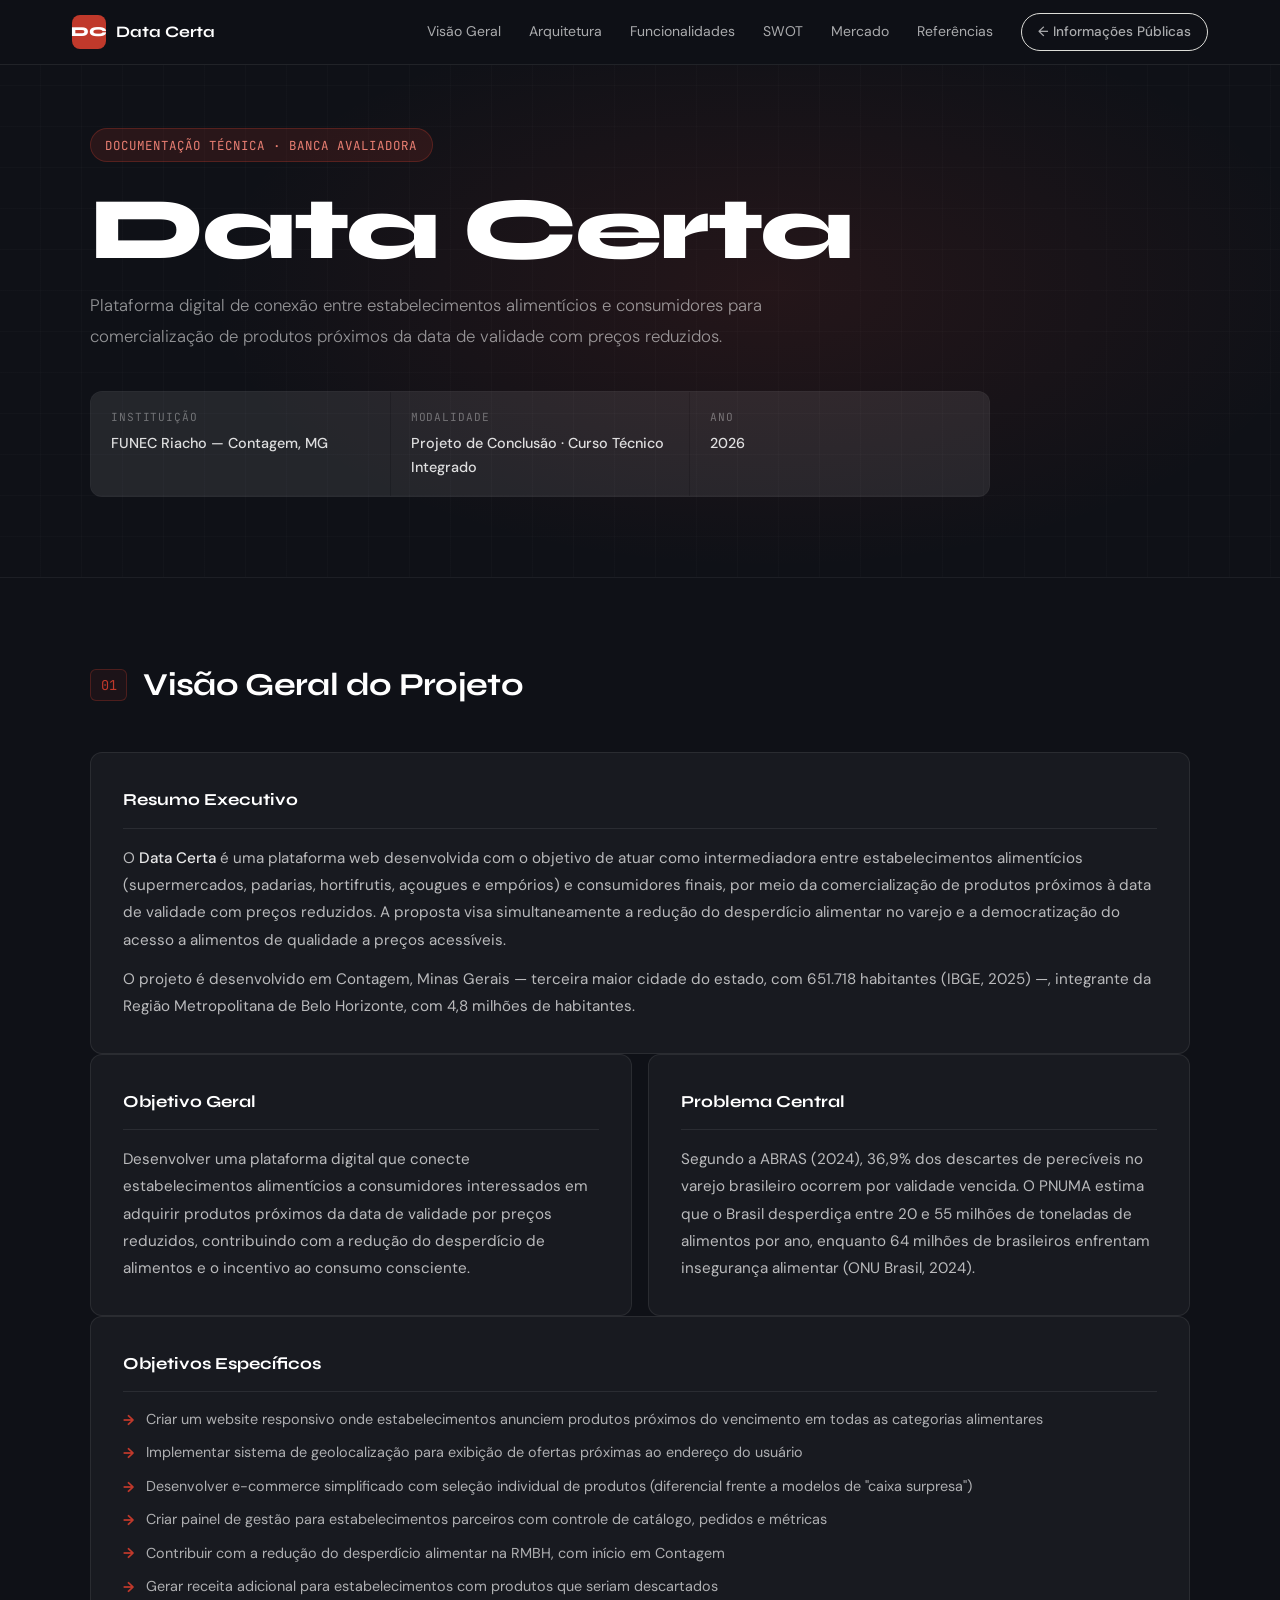
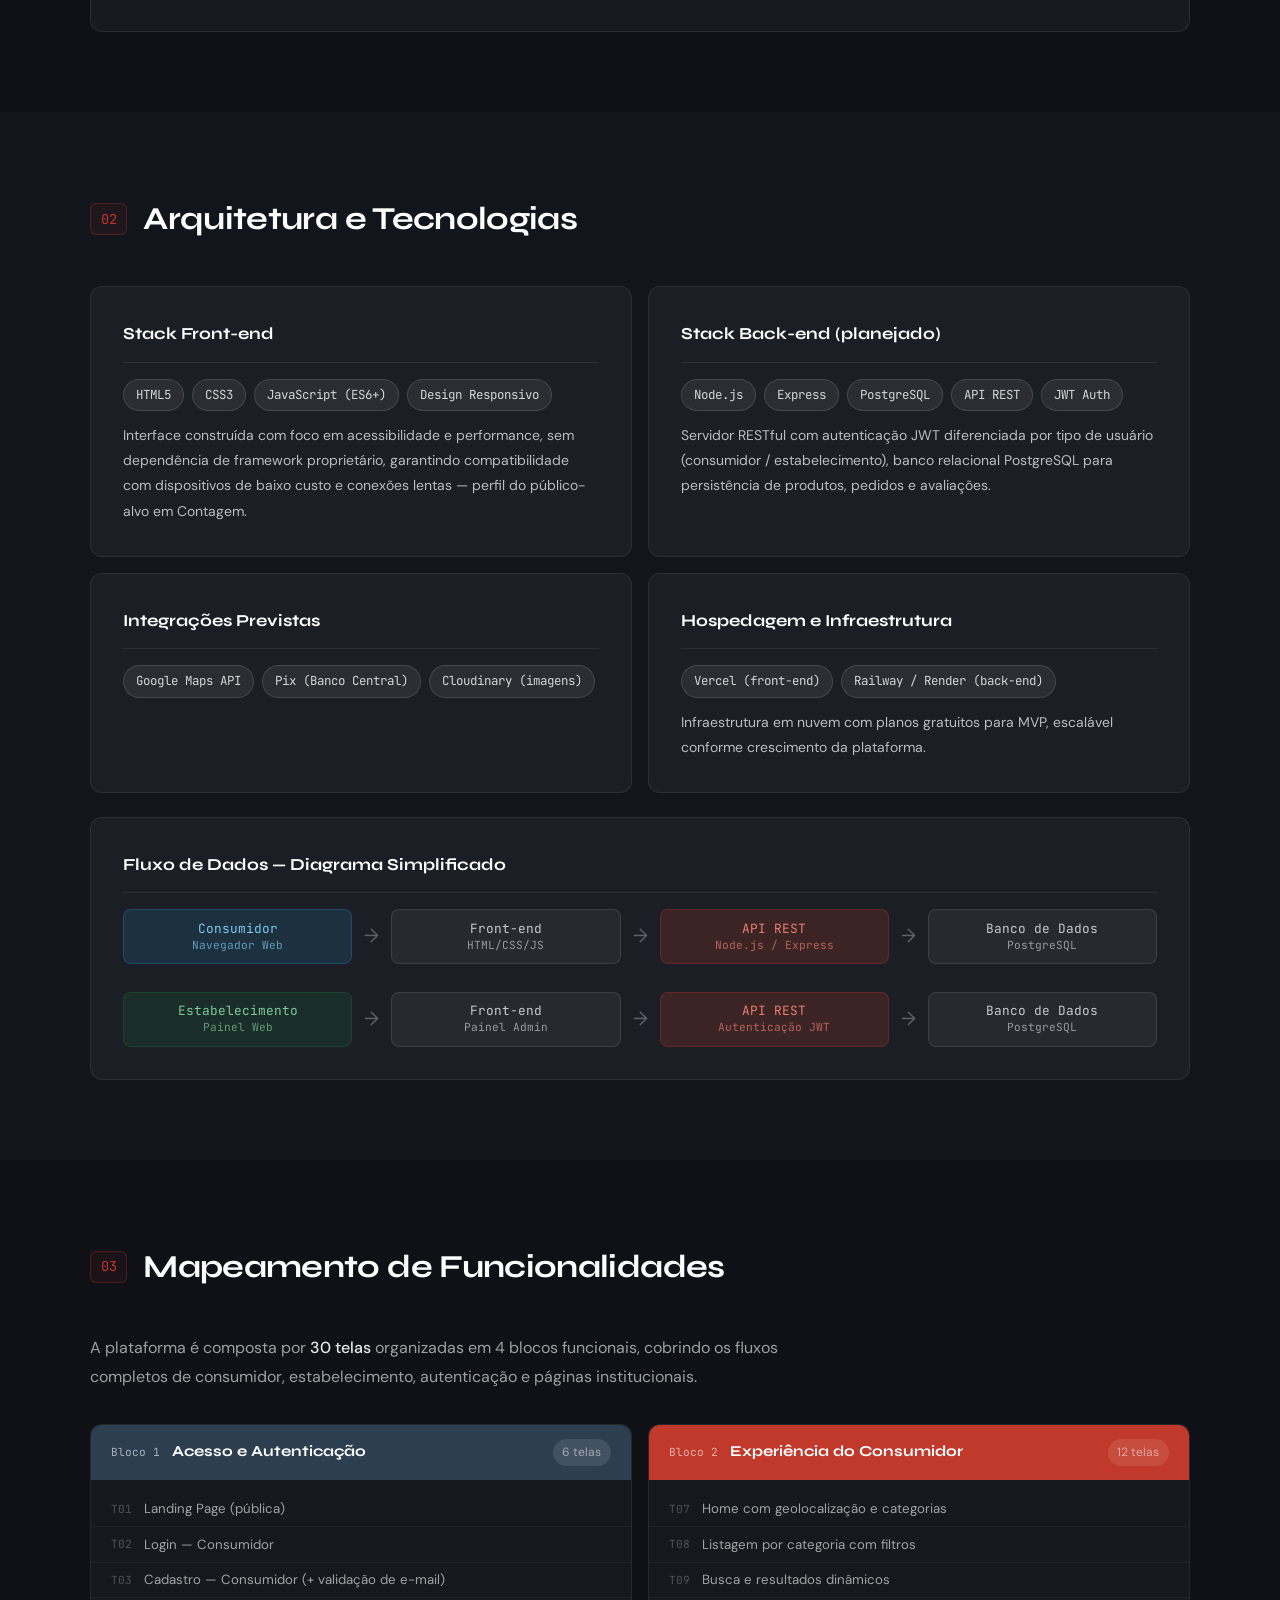
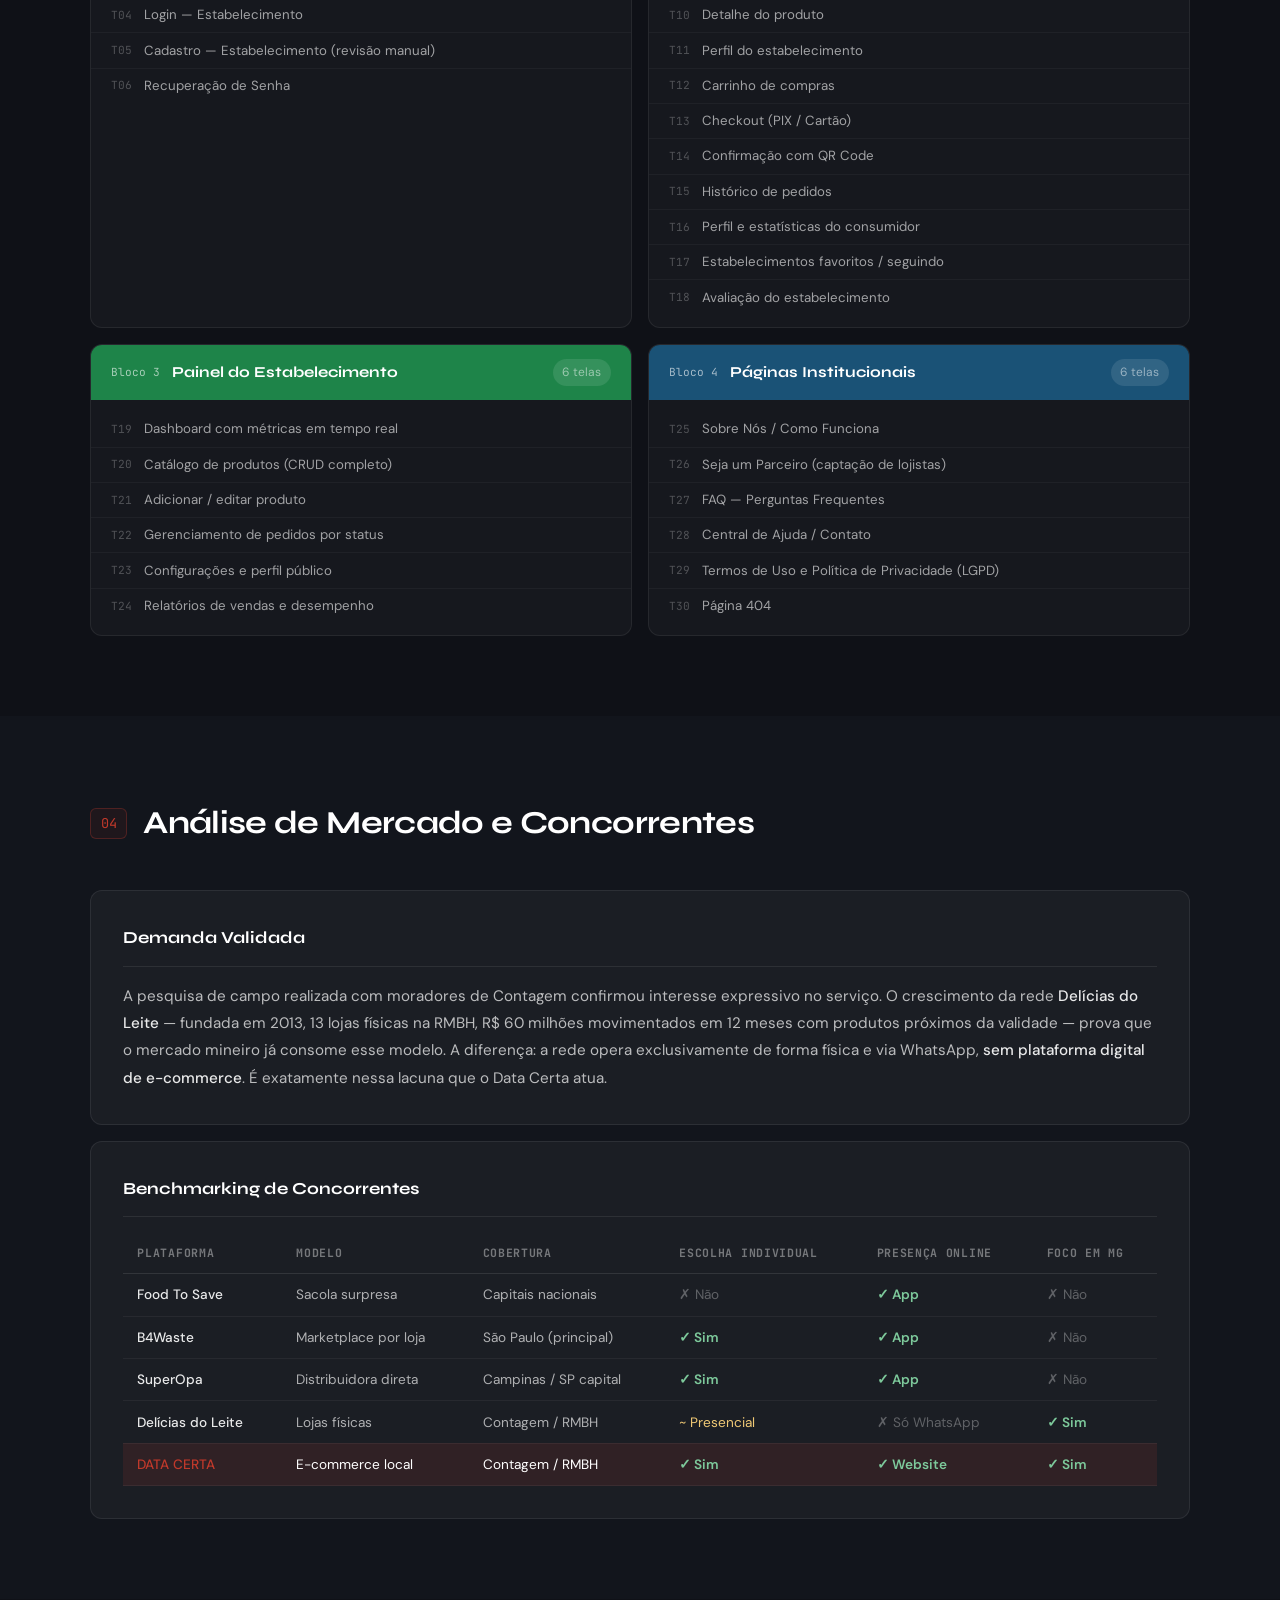
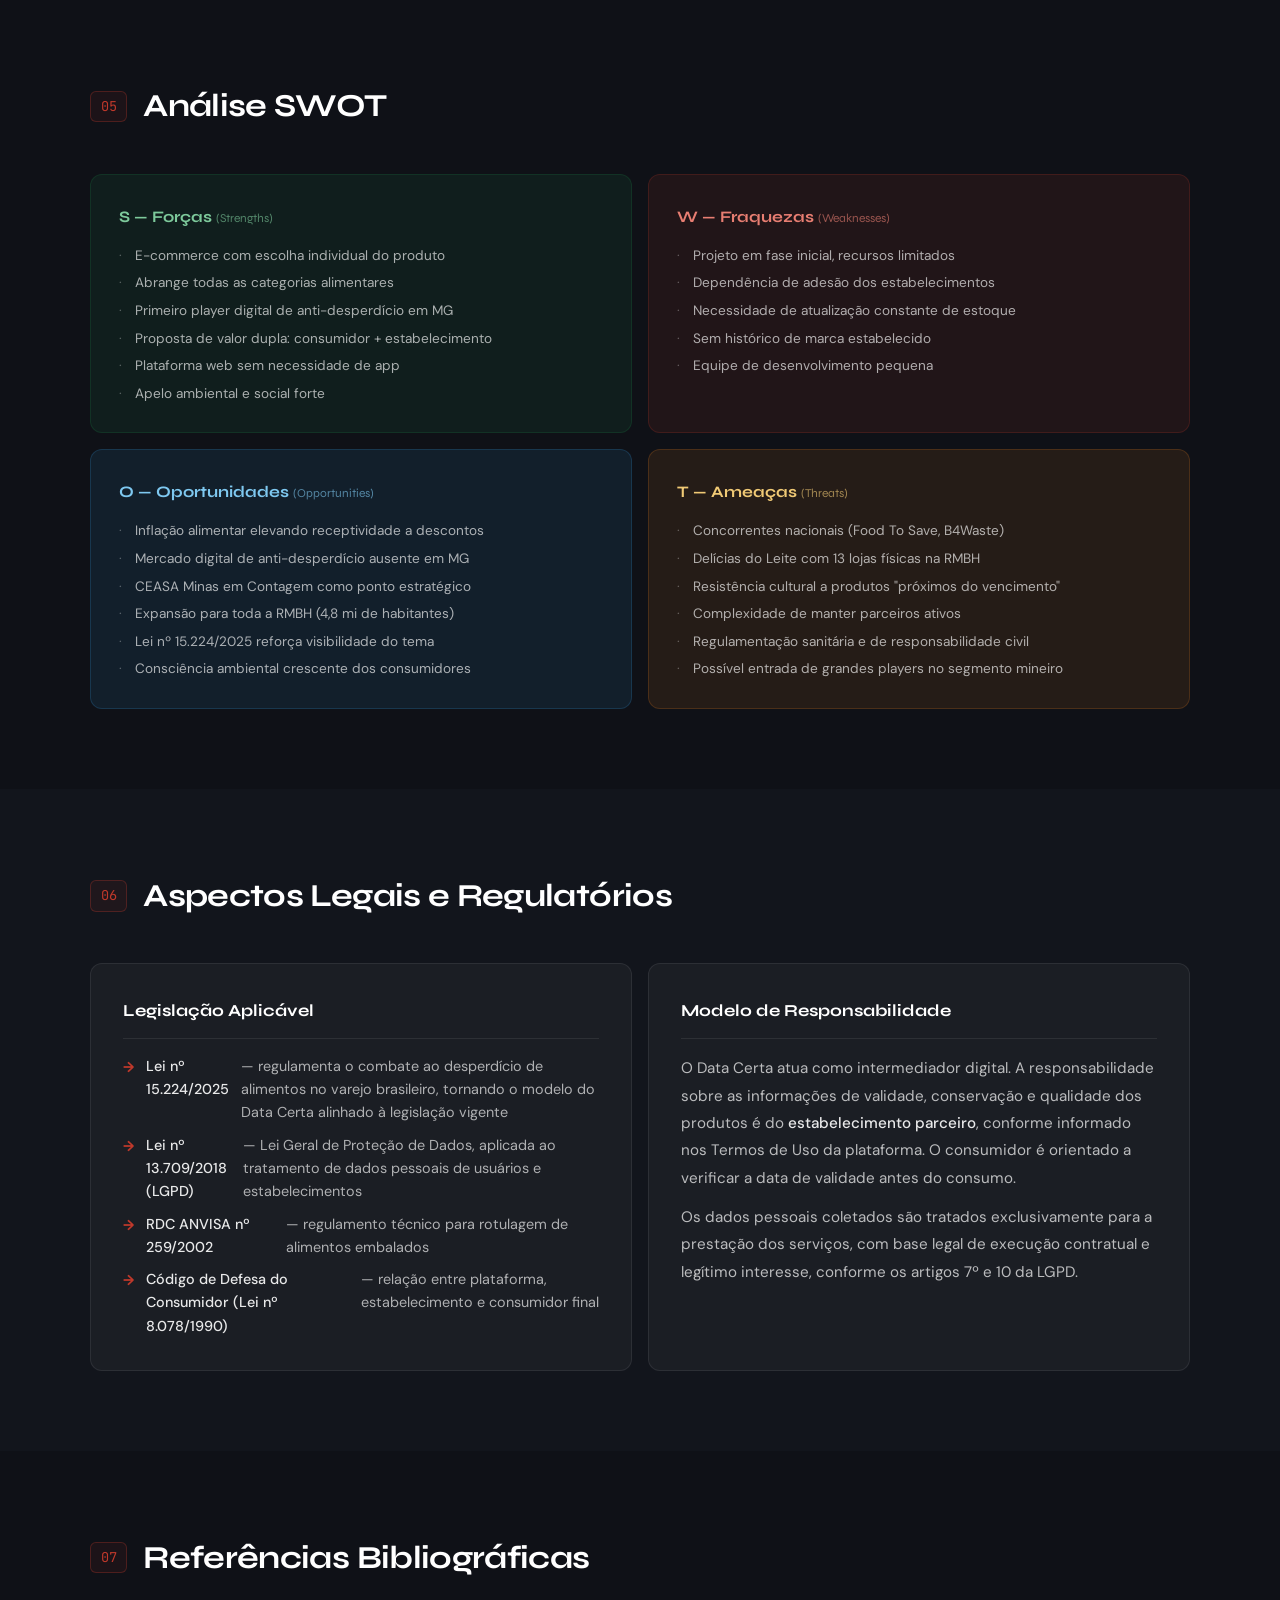
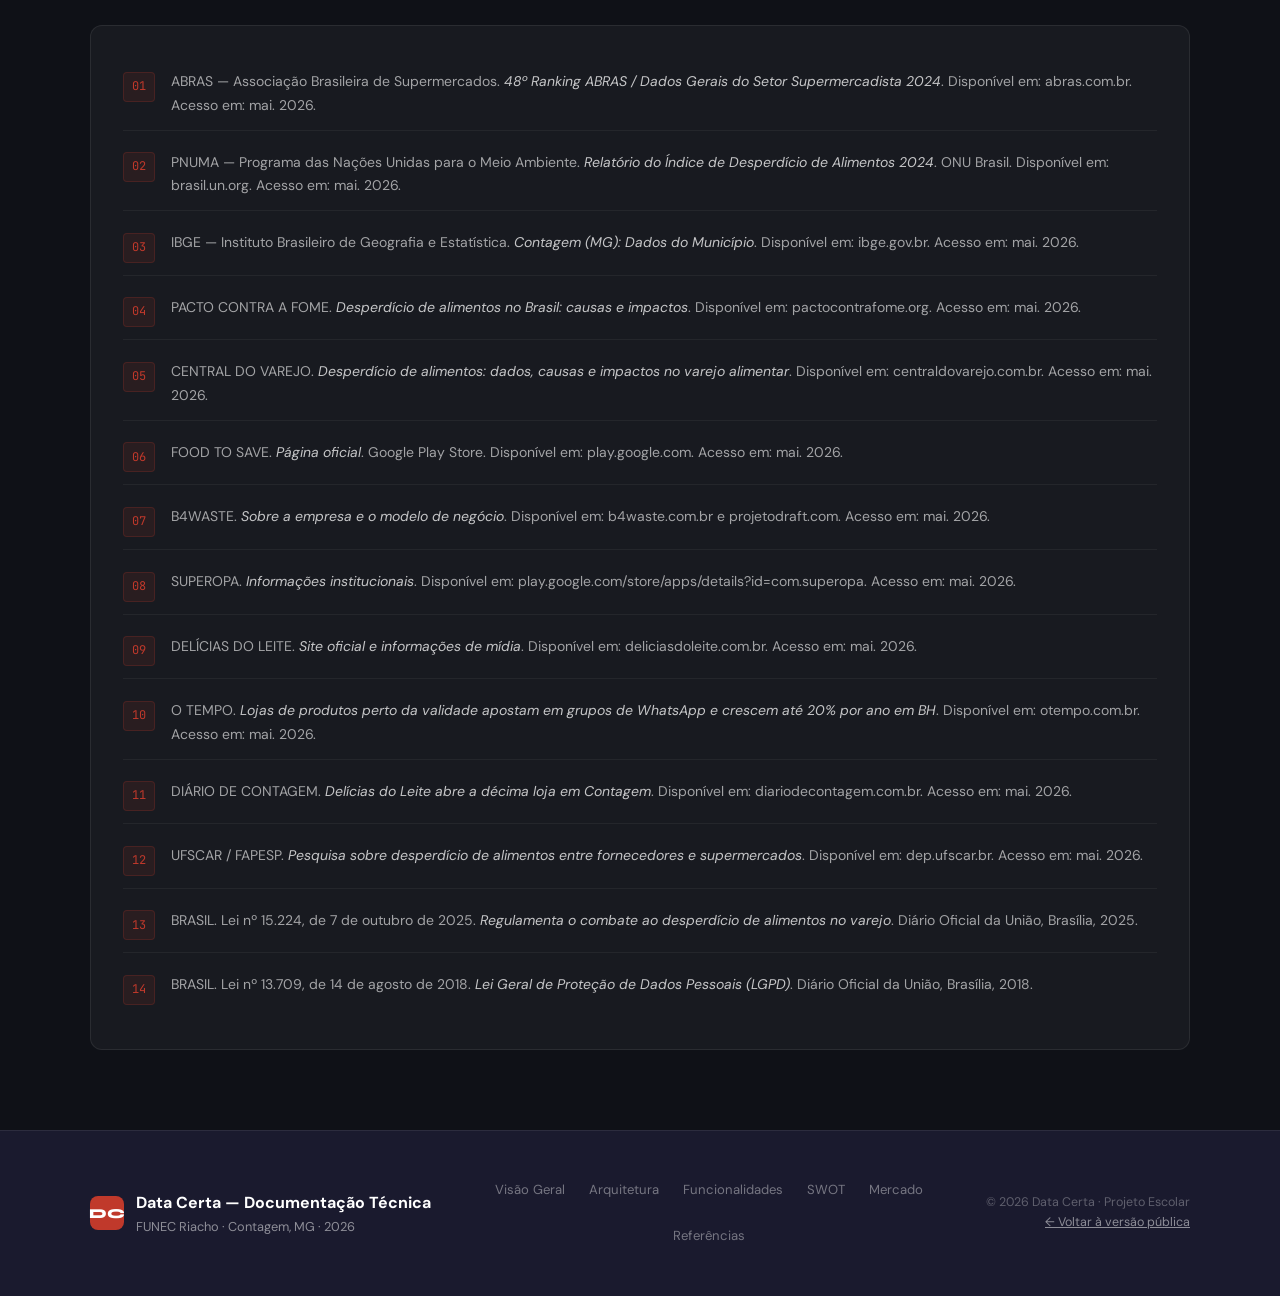
==== commit 276507a6: "Add files via upload" ====
--- a/tecnico.html
+++ b/tecnico.html
@@ -6,37 +6,18 @@
 <title>Data Certa — Documentação Técnica</title>
 <link rel="preconnect" href="https://fonts.googleapis.com"/>
 <link rel="preconnect" href="https://fonts.gstatic.com" crossorigin/>
-<link href="https://fonts.googleapis.com/css2?family=Fraunces:ital,opsz,wght@0,9..144,300;0,9..144,500;0,9..144,700;1,9..144,300;1,9..144,500&family=Plus+Jakarta+Sans:wght@300;400;500;600&family=JetBrains+Mono:wght@400;500&display=swap" rel="stylesheet"/>
+<link href="https://fonts.googleapis.com/css2?family=Syne:wght@400;600;700;800&family=DM+Sans:ital,wght@0,300;0,400;0,500;1,300&family=JetBrains+Mono:wght@400;600&display=swap" rel="stylesheet"/>
 <link rel="stylesheet" href="style.css"/>
+<link rel="stylesheet" href="tecnico.css"/>
 </head>
 <body class="tech-page">
-
-<!-- SVG LOGO -->
-<svg style="display:none" xmlns="http://www.w3.org/2000/svg">
-  <symbol id="logo-basket" viewBox="0 0 44 44">
-    <path d="M8 20 Q7 32 10 35 Q22 40 34 35 Q37 32 36 20 Z"
-          fill="none" stroke="#BE3224" stroke-width="2.2" stroke-linejoin="round"/>
-    <path d="M14 20 Q12 13 18 10" fill="none" stroke="#BE3224" stroke-width="2" stroke-linecap="round"/>
-    <path d="M30 20 Q32 13 26 10" fill="none" stroke="#BE3224" stroke-width="2" stroke-linecap="round"/>
-    <line x1="8" y1="26" x2="36" y2="26" stroke="#BE3224" stroke-width="1.5" stroke-dasharray="2.5 2.5"/>
-    <ellipse cx="17" cy="22" rx="4.5" ry="3" fill="#E8A87C" opacity=".9"/>
-    <path d="M23 19 Q27 17 28 22 Q25 23 23 19Z" fill="#2D6A4F" opacity=".85"/>
-    <rect x="22" y="22" width="6" height="4" rx="1.5" fill="#F4C95D" opacity=".9"/>
-    <circle cx="34" cy="13" r="5" fill="#BE3224"/>
-    <polyline points="31.5,13 33.2,15 37,10.5" fill="none"
-              stroke="#fff" stroke-width="1.6" stroke-linecap="round" stroke-linejoin="round"/>
-  </symbol>
-</svg>
 
 <!-- NAV -->
 <nav class="nav nav-dark" id="navbar">
   <div class="nav-inner">
     <a href="index.html" class="nav-logo">
-      <svg class="logo-mark" aria-hidden="true"><use href="#logo-basket"/></svg>
-      <div class="logo-text-wrap">
-        <span class="logo-name">Data Certa</span>
-        <span class="logo-tagline">documentação técnica</span>
-      </div>
+      <div class="nav-logo-icon">DC</div>
+      <span>Data Certa</span>
     </a>
     <div class="nav-links">
       <a href="#visao-geral">Visão Geral</a>
@@ -45,19 +26,19 @@
       <a href="#swot">SWOT</a>
       <a href="#mercado">Mercado</a>
       <a href="#referencias">Referências</a>
-      <a href="index.html" class="nav-cta nav-cta-outline">← Versão Pública</a>
-    </div>
-    <button class="hamburger" id="hamburger" aria-label="Abrir menu">
+      <a href="index.html" class="nav-cta nav-cta-outline">← Informações Públicas</a>
+    </div>
+    <button class="hamburger" id="hamburger" aria-label="Menu">
       <span></span><span></span><span></span>
     </button>
   </div>
-  <div class="mobile-menu" id="mobile-menu" style="background:#0D0F14;border-top-color:rgba(255,255,255,.07)">
-    <a href="#visao-geral" style="border-color:rgba(255,255,255,.07);color:rgba(255,255,255,.55)">Visão Geral</a>
-    <a href="#arquitetura" style="border-color:rgba(255,255,255,.07);color:rgba(255,255,255,.55)">Arquitetura</a>
-    <a href="#funcionalidades" style="border-color:rgba(255,255,255,.07);color:rgba(255,255,255,.55)">Funcionalidades</a>
-    <a href="#swot" style="border-color:rgba(255,255,255,.07);color:rgba(255,255,255,.55)">SWOT</a>
-    <a href="#mercado" style="border-color:rgba(255,255,255,.07);color:rgba(255,255,255,.55)">Mercado</a>
-    <a href="#referencias" style="border-color:rgba(255,255,255,.07);color:rgba(255,255,255,.55)">Referências</a>
+  <div class="mobile-menu" id="mobile-menu">
+    <a href="#visao-geral">Visão Geral</a>
+    <a href="#arquitetura">Arquitetura</a>
+    <a href="#funcionalidades">Funcionalidades</a>
+    <a href="#swot">SWOT</a>
+    <a href="#mercado">Mercado</a>
+    <a href="#referencias">Referências</a>
     <a href="index.html" class="mobile-cta">← Versão Pública</a>
   </div>
 </nav>
@@ -70,23 +51,14 @@
     <h1 class="tech-hero-title reveal">Data Certa</h1>
     <p class="tech-hero-sub reveal">Plataforma digital de conexão entre estabelecimentos alimentícios e consumidores para comercialização de produtos próximos da data de validade com preços reduzidos.</p>
     <div class="tech-meta reveal">
-      <div class="tech-meta-item">
-        <span class="tm-label">Instituição</span>
-        <span class="tm-val">FUNEC Riacho — Contagem, MG</span>
-      </div>
-      <div class="tech-meta-item">
-        <span class="tm-label">Modalidade</span>
-        <span class="tm-val">Projeto de Conclusão · Curso Técnico Integrado</span>
-      </div>
-      <div class="tech-meta-item">
-        <span class="tm-label">Ano</span>
-        <span class="tm-val">2026</span>
-      </div>
-    </div>
-  </div>
-</section>
-
-<!-- 01 VISÃO GERAL -->
+      <div class="tech-meta-item"><span class="tm-label">Instituição</span><span class="tm-val">FUNEC Riacho — Contagem, MG</span></div>
+      <div class="tech-meta-item"><span class="tm-label">Modalidade</span><span class="tm-val">Projeto de Conclusão · Curso Técnico Integrado</span></div>
+      <div class="tech-meta-item"><span class="tm-label">Ano</span><span class="tm-val">2026</span></div>
+    </div>
+  </div>
+</section>
+
+<!-- VISÃO GERAL -->
 <section class="t-section" id="visao-geral">
   <div class="container">
     <div class="t-section-header reveal">
@@ -96,9 +68,9 @@
     <div class="t-card reveal">
       <h3 class="t-card-title">Resumo Executivo</h3>
       <p>O <strong>Data Certa</strong> é uma plataforma web desenvolvida com o objetivo de atuar como intermediadora entre estabelecimentos alimentícios (supermercados, padarias, hortifrutis, açougues e empórios) e consumidores finais, por meio da comercialização de produtos próximos à data de validade com preços reduzidos. A proposta visa simultaneamente a redução do desperdício alimentar no varejo e a democratização do acesso a alimentos de qualidade a preços acessíveis.</p>
-      <p style="margin-top:.85rem">O projeto é desenvolvido em Contagem, Minas Gerais — terceira maior cidade do estado, com 651.718 habitantes (IBGE, 2025) —, integrante da Região Metropolitana de Belo Horizonte, com 4,8 milhões de habitantes.
-    </div>
-    <div class="t-grid-2" style="margin-top:1rem">
+      <p style="margin-top:.75rem">O projeto é desenvolvido em Contagem, Minas Gerais — terceira maior cidade do estado, com 651.718 habitantes (IBGE, 2025) —, integrante da Região Metropolitana de Belo Horizonte, com 4,8 milhões de habitantes.</p>
+    </div>
+    <div class="t-grid-2">
       <div class="t-card reveal">
         <h3 class="t-card-title">Objetivo Geral</h3>
         <p>Desenvolver uma plataforma digital que conecte estabelecimentos alimentícios a consumidores interessados em adquirir produtos próximos da data de validade por preços reduzidos, contribuindo com a redução do desperdício de alimentos e o incentivo ao consumo consciente.</p>
@@ -108,7 +80,7 @@
         <p>Segundo a ABRAS (2024), 36,9% dos descartes de perecíveis no varejo brasileiro ocorrem por validade vencida. O PNUMA estima que o Brasil desperdiça entre 20 e 55 milhões de toneladas de alimentos por ano, enquanto 64 milhões de brasileiros enfrentam insegurança alimentar (ONU Brasil, 2024).</p>
       </div>
     </div>
-    <div class="t-card reveal" style="margin-top:1rem">
+    <div class="t-card reveal">
       <h3 class="t-card-title">Objetivos Específicos</h3>
       <div class="t-list">
         <div class="t-list-item"><span class="t-bullet">→</span>Criar um website responsivo onde estabelecimentos anunciem produtos próximos do vencimento em todas as categorias alimentares</div>
@@ -122,7 +94,7 @@
   </div>
 </section>
 
-<!-- 02 ARQUITETURA -->
+<!-- ARQUITETURA -->
 <section class="t-section t-section-alt" id="arquitetura">
   <div class="container">
     <div class="t-section-header reveal">
@@ -135,11 +107,10 @@
         <div class="tech-tags">
           <span class="tech-tag">HTML5</span>
           <span class="tech-tag">CSS3</span>
-          <span class="tech-tag">JavaScript ES6+</span>
-          <span class="tech-tag">Design Responsivo</span>
-          <span class="tech-tag">Mobile-first</span>
-        </div>
-        <p style="margin-top:.85rem;font-size:.86rem">Interface construída com foco em acessibilidade e performance, sem dependência de framework proprietário, garantindo compatibilidade com dispositivos de baixo custo e conexões lentas — perfil do público-alvo em Contagem.</p>
+          <span class="tech-tag">JavaScript (ES6+)</span>
+          <span class="tech-tag">Design Responsivo</span> 
+        </div>
+        <p style="margin-top:.75rem;font-size:.875rem">Interface construída com foco em acessibilidade e performance, sem dependência de framework proprietário, garantindo compatibilidade com dispositivos de baixo custo e conexões lentas — perfil do público-alvo em Contagem.</p>
       </div>
       <div class="t-card reveal">
         <h3 class="t-card-title">Stack Back-end (planejado)</h3>
@@ -150,16 +121,14 @@
           <span class="tech-tag">API REST</span>
           <span class="tech-tag">JWT Auth</span>
         </div>
-        <p style="margin-top:.85rem;font-size:.86rem">Servidor RESTful com autenticação JWT diferenciada por tipo de usuário (consumidor / estabelecimento), banco relacional PostgreSQL para persistência de produtos, pedidos e avaliações.</p>
+        <p style="margin-top:.75rem;font-size:.875rem">Servidor RESTful com autenticação JWT diferenciada por tipo de usuário (consumidor / estabelecimento), banco relacional PostgreSQL para persistência de produtos, pedidos e avaliações.</p>
       </div>
       <div class="t-card reveal">
         <h3 class="t-card-title">Integrações Previstas</h3>
         <div class="tech-tags">
           <span class="tech-tag">Google Maps API</span>
           <span class="tech-tag">Pix (Banco Central)</span>
-          <span class="tech-tag">Stripe / Mercado Pago</span>
-          <span class="tech-tag">Firebase Auth</span>
-          <span class="tech-tag">Cloudinary</span>
+          <span class="tech-tag">Cloudinary (imagens)</span>
         </div>
       </div>
       <div class="t-card reveal">
@@ -167,18 +136,18 @@
         <div class="tech-tags">
           <span class="tech-tag">Vercel (front-end)</span>
           <span class="tech-tag">Railway / Render (back-end)</span>
-          <span class="tech-tag">Neon DB (PostgreSQL cloud)</span>
-        </div>
-        <p style="margin-top:.85rem;font-size:.86rem">Infraestrutura em nuvem com planos gratuitos para MVP, escalável conforme crescimento da plataforma.</p>
-      </div>
-    </div>
-    <div class="t-card reveal" style="margin-top:1rem">
+        </div>
+        <p style="margin-top:.75rem;font-size:.875rem">Infraestrutura em nuvem com planos gratuitos para MVP, escalável conforme crescimento da plataforma.</p>
+      </div>
+    </div>
+
+    <div class="t-card reveal" style="margin-top:1.5rem">
       <h3 class="t-card-title">Fluxo de Dados — Diagrama Simplificado</h3>
       <div class="arch-diagram">
         <div class="arch-row">
           <div class="arch-box arch-blue">Consumidor<br/><small>Navegador Web</small></div>
           <div class="arch-arrow">→</div>
-          <div class="arch-box arch-gray">Front-end<br/><small>HTML / CSS / JS</small></div>
+          <div class="arch-box arch-gray">Front-end<br/><small>HTML/CSS/JS</small></div>
           <div class="arch-arrow">→</div>
           <div class="arch-box arch-red">API REST<br/><small>Node.js / Express</small></div>
           <div class="arch-arrow">→</div>
@@ -189,7 +158,7 @@
           <div class="arch-arrow">→</div>
           <div class="arch-box arch-gray">Front-end<br/><small>Painel Admin</small></div>
           <div class="arch-arrow">→</div>
-          <div class="arch-box arch-red">API REST<br/><small>JWT Autenticação</small></div>
+          <div class="arch-box arch-red">API REST<br/><small>Autenticação JWT</small></div>
           <div class="arch-arrow">→</div>
           <div class="arch-box arch-gray">Banco de Dados<br/><small>PostgreSQL</small></div>
         </div>
@@ -198,7 +167,7 @@
   </div>
 </section>
 
-<!-- 03 FUNCIONALIDADES -->
+<!-- FUNCIONALIDADES -->
 <section class="t-section" id="funcionalidades">
   <div class="container">
     <div class="t-section-header reveal">
@@ -206,9 +175,10 @@
       <h2 class="t-section-title">Mapeamento de Funcionalidades</h2>
     </div>
     <p class="t-intro reveal">A plataforma é composta por <strong>30 telas</strong> organizadas em 4 blocos funcionais, cobrindo os fluxos completos de consumidor, estabelecimento, autenticação e páginas institucionais.</p>
+
     <div class="blocks-grid">
       <div class="block-card reveal">
-        <div class="block-header" style="background:#1C1F2B">
+        <div class="block-header" style="background:#2C3E50">
           <span class="block-num">Bloco 1</span>
           <span class="block-title">Acesso e Autenticação</span>
           <span class="block-count">6 telas</span>
@@ -222,8 +192,9 @@
           <div class="block-item"><span class="bi-num">T06</span>Recuperação de Senha</div>
         </div>
       </div>
+
       <div class="block-card reveal">
-        <div class="block-header" style="background:#2A1515">
+        <div class="block-header" style="background:#C0392B">
           <span class="block-num">Bloco 2</span>
           <span class="block-title">Experiência do Consumidor</span>
           <span class="block-count">12 telas</span>
@@ -243,8 +214,9 @@
           <div class="block-item"><span class="bi-num">T18</span>Avaliação do estabelecimento</div>
         </div>
       </div>
+
       <div class="block-card reveal">
-        <div class="block-header" style="background:#152118">
+        <div class="block-header" style="background:#1E8449">
           <span class="block-num">Bloco 3</span>
           <span class="block-title">Painel do Estabelecimento</span>
           <span class="block-count">6 telas</span>
@@ -258,8 +230,9 @@
           <div class="block-item"><span class="bi-num">T24</span>Relatórios de vendas e desempenho</div>
         </div>
       </div>
+
       <div class="block-card reveal">
-        <div class="block-header" style="background:#141A24">
+        <div class="block-header" style="background:#1A5276">
           <span class="block-num">Bloco 4</span>
           <span class="block-title">Páginas Institucionais</span>
           <span class="block-count">6 telas</span>
@@ -277,17 +250,19 @@
   </div>
 </section>
 
-<!-- 04 MERCADO -->
+<!-- ANÁLISE DE MERCADO -->
 <section class="t-section t-section-alt" id="mercado">
   <div class="container">
     <div class="t-section-header reveal">
       <div class="t-section-num">04</div>
       <h2 class="t-section-title">Análise de Mercado e Concorrentes</h2>
     </div>
+
     <div class="t-card reveal">
       <h3 class="t-card-title">Demanda Validada</h3>
-      <p>A pesquisa de campo realizada com moradores de Contagem confirmou interesse expressivo no serviço. O crescimento da rede <strong>Delícias do Leite</strong> — fundada em 2013, 13 lojas físicas na RMBH, R$&nbsp;60 milhões movimentados em 12 meses com produtos próximos da validade — prova que o mercado mineiro já consome esse modelo. A diferença: a rede opera exclusivamente de forma física e via WhatsApp, <strong>sem plataforma digital de e-commerce</strong>. É exatamente nessa lacuna que o Data Certa atua.</p>
-    </div>
+      <p>A pesquisa de campo realizada com moradores de Contagem confirmou interesse expressivo no serviço. O crescimento da rede <strong>Delícias do Leite</strong> — fundada em 2013, 13 lojas físicas na RMBH, R$ 60 milhões movimentados em 12 meses com produtos próximos da validade — prova que o mercado mineiro já consome esse modelo. A diferença: a rede opera exclusivamente de forma física e via WhatsApp, <strong>sem plataforma digital de e-commerce</strong>. É exatamente nessa lacuna que o Data Certa atua.</p>
+    </div>
+
     <div class="t-card reveal" style="margin-top:1rem">
       <h3 class="t-card-title">Benchmarking de Concorrentes</h3>
       <div class="t-table-wrap">
@@ -350,7 +325,7 @@
   </div>
 </section>
 
-<!-- 05 SWOT -->
+<!-- SWOT -->
 <section class="t-section" id="swot">
   <div class="container">
     <div class="t-section-header reveal">
@@ -359,7 +334,7 @@
     </div>
     <div class="swot-grid">
       <div class="swot-card swot-s reveal">
-        <div class="swot-label">Forças <small>Strengths</small></div>
+        <div class="swot-label">S — Forças <small>(Strengths)</small></div>
         <ul>
           <li>E-commerce com escolha individual do produto</li>
           <li>Abrange todas as categorias alimentares</li>
@@ -370,7 +345,7 @@
         </ul>
       </div>
       <div class="swot-card swot-w reveal">
-        <div class="swot-label">Fraquezas <small>Weaknesses</small></div>
+        <div class="swot-label">W — Fraquezas <small>(Weaknesses)</small></div>
         <ul>
           <li>Projeto em fase inicial, recursos limitados</li>
           <li>Dependência de adesão dos estabelecimentos</li>
@@ -380,7 +355,7 @@
         </ul>
       </div>
       <div class="swot-card swot-o reveal">
-        <div class="swot-label">Oportunidades <small>Opportunities</small></div>
+        <div class="swot-label">O — Oportunidades <small>(Opportunities)</small></div>
         <ul>
           <li>Inflação alimentar elevando receptividade a descontos</li>
           <li>Mercado digital de anti-desperdício ausente em MG</li>
@@ -391,7 +366,7 @@
         </ul>
       </div>
       <div class="swot-card swot-t reveal">
-        <div class="swot-label">Ameaças <small>Threats</small></div>
+        <div class="swot-label">T — Ameaças <small>(Threats)</small></div>
         <ul>
           <li>Concorrentes nacionais (Food To Save, B4Waste)</li>
           <li>Delícias do Leite com 13 lojas físicas na RMBH</li>
@@ -405,7 +380,7 @@
   </div>
 </section>
 
-<!-- 06 LEGAL -->
+<!-- ASPECTOS LEGAIS -->
 <section class="t-section t-section-alt" id="legal">
   <div class="container">
     <div class="t-section-header reveal">
@@ -419,19 +394,19 @@
           <div class="t-list-item"><span class="t-bullet">→</span><strong>Lei nº 15.224/2025</strong> — regulamenta o combate ao desperdício de alimentos no varejo brasileiro, tornando o modelo do Data Certa alinhado à legislação vigente</div>
           <div class="t-list-item"><span class="t-bullet">→</span><strong>Lei nº 13.709/2018 (LGPD)</strong> — Lei Geral de Proteção de Dados, aplicada ao tratamento de dados pessoais de usuários e estabelecimentos</div>
           <div class="t-list-item"><span class="t-bullet">→</span><strong>RDC ANVISA nº 259/2002</strong> — regulamento técnico para rotulagem de alimentos embalados</div>
-          <div class="t-list-item"><span class="t-bullet">→</span><strong>CDC — Lei nº 8.078/1990</strong> — relação entre plataforma, estabelecimento e consumidor final</div>
+          <div class="t-list-item"><span class="t-bullet">→</span><strong>Código de Defesa do Consumidor (Lei nº 8.078/1990)</strong> — relação entre plataforma, estabelecimento e consumidor final</div>
         </div>
       </div>
       <div class="t-card reveal">
         <h3 class="t-card-title">Modelo de Responsabilidade</h3>
         <p>O Data Certa atua como intermediador digital. A responsabilidade sobre as informações de validade, conservação e qualidade dos produtos é do <strong>estabelecimento parceiro</strong>, conforme informado nos Termos de Uso da plataforma. O consumidor é orientado a verificar a data de validade antes do consumo.</p>
-        <p style="margin-top:.85rem">Os dados pessoais coletados são tratados exclusivamente para a prestação dos serviços, com base legal de execução contratual e legítimo interesse, conforme os artigos 7º e 10 da LGPD.</p>
-      </div>
-    </div>
-  </div>
-</section>
-
-<!-- 07 REFERÊNCIAS -->
+        <p style="margin-top:.75rem">Os dados pessoais coletados são tratados exclusivamente para a prestação dos serviços, com base legal de execução contratual e legítimo interesse, conforme os artigos 7º e 10 da LGPD.</p>
+      </div>
+    </div>
+  </div>
+</section>
+
+<!-- REFERÊNCIAS -->
 <section class="t-section" id="referencias">
   <div class="container">
     <div class="t-section-header reveal">
@@ -440,33 +415,75 @@
     </div>
     <div class="t-card reveal">
       <div class="ref-list">
-        <div class="ref-item"><span class="ref-num">01</span><div class="ref-text">ABRAS — Associação Brasileira de Supermercados. <em>48º Ranking ABRAS / Dados Gerais do Setor Supermercadista 2024</em>. Disponível em: abras.com.br. Acesso em: mai. 2026.</div></div>
-        <div class="ref-item"><span class="ref-num">02</span><div class="ref-text">PNUMA — Programa das Nações Unidas para o Meio Ambiente. <em>Relatório do Índice de Desperdício de Alimentos 2024</em>. ONU Brasil. Disponível em: brasil.un.org. Acesso em: mai. 2026.</div></div>
-        <div class="ref-item"><span class="ref-num">03</span><div class="ref-text">IBGE — Instituto Brasileiro de Geografia e Estatística. <em>Contagem (MG): Dados do Município</em>. Disponível em: ibge.gov.br. Acesso em: mai. 2026.</div></div>
-        <div class="ref-item"><span class="ref-num">04</span><div class="ref-text">PACTO CONTRA A FOME. <em>Desperdício de alimentos no Brasil: causas e impactos</em>. Disponível em: pactocontrafome.org. Acesso em: mai. 2026.</div></div>
-        <div class="ref-item"><span class="ref-num">05</span><div class="ref-text">CENTRAL DO VAREJO. <em>Desperdício de alimentos: dados, causas e impactos no varejo alimentar</em>. Disponível em: centraldovarejo.com.br. Acesso em: mai. 2026.</div></div>
-        <div class="ref-item"><span class="ref-num">06</span><div class="ref-text">FOOD TO SAVE. <em>Página oficial</em>. Google Play Store. Disponível em: play.google.com. Acesso em: mai. 2026.</div></div>
-        <div class="ref-item"><span class="ref-num">07</span><div class="ref-text">B4WASTE. <em>Sobre a empresa e o modelo de negócio</em>. Disponível em: b4waste.com.br. Acesso em: mai. 2026.</div></div>
-        <div class="ref-item"><span class="ref-num">08</span><div class="ref-text">SUPEROPA. <em>Informações institucionais</em>. Disponível em: play.google.com. Acesso em: mai. 2026.</div></div>
-        <div class="ref-item"><span class="ref-num">09</span><div class="ref-text">DELÍCIAS DO LEITE. <em>Site oficial e informações de mídia</em>. Disponível em: deliciasdoleite.com.br. Acesso em: mai. 2026.</div></div>
-        <div class="ref-item"><span class="ref-num">10</span><div class="ref-text">O TEMPO. <em>Lojas de produtos perto da validade apostam em grupos de WhatsApp e crescem até 20% por ano em BH</em>. Disponível em: otempo.com.br. Acesso em: mai. 2026.</div></div>
-        <div class="ref-item"><span class="ref-num">11</span><div class="ref-text">DIÁRIO DE CONTAGEM. <em>Delícias do Leite abre a décima loja em Contagem</em>. Disponível em: diariodecontagem.com.br. Acesso em: mai. 2026.</div></div>
-        <div class="ref-item"><span class="ref-num">12</span><div class="ref-text">UFSCAR / FAPESP. <em>Pesquisa sobre desperdício de alimentos entre fornecedores e supermercados</em>. Disponível em: dep.ufscar.br. Acesso em: mai. 2026.</div></div>
-        <div class="ref-item"><span class="ref-num">13</span><div class="ref-text">BRASIL. Lei nº 15.224, de 7 de outubro de 2025. <em>Regulamenta o combate ao desperdício de alimentos no varejo</em>. Diário Oficial da União, Brasília, 2025.</div></div>
-        <div class="ref-item"><span class="ref-num">14</span><div class="ref-text">BRASIL. Lei nº 13.709, de 14 de agosto de 2018. <em>Lei Geral de Proteção de Dados Pessoais (LGPD)</em>. Diário Oficial da União, Brasília, 2018.</div></div>
-      </div>
-    </div>
-  </div>
-</section>
-
-<!-- FOOTER -->
+        <div class="ref-item">
+          <span class="ref-num">01</span>
+          <div class="ref-text">ABRAS — Associação Brasileira de Supermercados. <em>48º Ranking ABRAS / Dados Gerais do Setor Supermercadista 2024</em>. Disponível em: abras.com.br. Acesso em: mai. 2026.</div>
+        </div>
+        <div class="ref-item">
+          <span class="ref-num">02</span>
+          <div class="ref-text">PNUMA — Programa das Nações Unidas para o Meio Ambiente. <em>Relatório do Índice de Desperdício de Alimentos 2024</em>. ONU Brasil. Disponível em: brasil.un.org. Acesso em: mai. 2026.</div>
+        </div>
+        <div class="ref-item">
+          <span class="ref-num">03</span>
+          <div class="ref-text">IBGE — Instituto Brasileiro de Geografia e Estatística. <em>Contagem (MG): Dados do Município</em>. Disponível em: ibge.gov.br. Acesso em: mai. 2026.</div>
+        </div>
+        <div class="ref-item">
+          <span class="ref-num">04</span>
+          <div class="ref-text">PACTO CONTRA A FOME. <em>Desperdício de alimentos no Brasil: causas e impactos</em>. Disponível em: pactocontrafome.org. Acesso em: mai. 2026.</div>
+        </div>
+        <div class="ref-item">
+          <span class="ref-num">05</span>
+          <div class="ref-text">CENTRAL DO VAREJO. <em>Desperdício de alimentos: dados, causas e impactos no varejo alimentar</em>. Disponível em: centraldovarejo.com.br. Acesso em: mai. 2026.</div>
+        </div>
+        <div class="ref-item">
+          <span class="ref-num">06</span>
+          <div class="ref-text">FOOD TO SAVE. <em>Página oficial</em>. Google Play Store. Disponível em: play.google.com. Acesso em: mai. 2026.</div>
+        </div>
+        <div class="ref-item">
+          <span class="ref-num">07</span>
+          <div class="ref-text">B4WASTE. <em>Sobre a empresa e o modelo de negócio</em>. Disponível em: b4waste.com.br e projetodraft.com. Acesso em: mai. 2026.</div>
+        </div>
+        <div class="ref-item">
+          <span class="ref-num">08</span>
+          <div class="ref-text">SUPEROPA. <em>Informações institucionais</em>. Disponível em: play.google.com/store/apps/details?id=com.superopa. Acesso em: mai. 2026.</div>
+        </div>
+        <div class="ref-item">
+          <span class="ref-num">09</span>
+          <div class="ref-text">DELÍCIAS DO LEITE. <em>Site oficial e informações de mídia</em>. Disponível em: deliciasdoleite.com.br. Acesso em: mai. 2026.</div>
+        </div>
+        <div class="ref-item">
+          <span class="ref-num">10</span>
+          <div class="ref-text">O TEMPO. <em>Lojas de produtos perto da validade apostam em grupos de WhatsApp e crescem até 20% por ano em BH</em>. Disponível em: otempo.com.br. Acesso em: mai. 2026.</div>
+        </div>
+        <div class="ref-item">
+          <span class="ref-num">11</span>
+          <div class="ref-text">DIÁRIO DE CONTAGEM. <em>Delícias do Leite abre a décima loja em Contagem</em>. Disponível em: diariodecontagem.com.br. Acesso em: mai. 2026.</div>
+        </div>
+        <div class="ref-item">
+          <span class="ref-num">12</span>
+          <div class="ref-text">UFSCAR / FAPESP. <em>Pesquisa sobre desperdício de alimentos entre fornecedores e supermercados</em>. Disponível em: dep.ufscar.br. Acesso em: mai. 2026.</div>
+        </div>
+        <div class="ref-item">
+          <span class="ref-num">13</span>
+          <div class="ref-text">BRASIL. Lei nº 15.224, de 7 de outubro de 2025. <em>Regulamenta o combate ao desperdício de alimentos no varejo</em>. Diário Oficial da União, Brasília, 2025.</div>
+        </div>
+        <div class="ref-item">
+          <span class="ref-num">14</span>
+          <div class="ref-text">BRASIL. Lei nº 13.709, de 14 de agosto de 2018. <em>Lei Geral de Proteção de Dados Pessoais (LGPD)</em>. Diário Oficial da União, Brasília, 2018.</div>
+        </div>
+      </div>
+    </div>
+  </div>
+</section>
+
+<!-- FOOTER TÉCNICO -->
 <footer class="footer footer-dark">
   <div class="footer-inner">
     <div class="footer-logo">
-      <svg class="logo-mark" aria-hidden="true" style="width:30px;height:30px"><use href="#logo-basket"/></svg>
-      <div class="logo-text-wrap">
-        <span class="logo-name">Data Certa</span>
-        <span class="logo-tagline">documentação técnica · 2026</span>
+      <div class="nav-logo-icon">DC</div>
+      <div>
+        <div style="font-weight:700;font-size:1rem">Data Certa — Documentação Técnica</div>
+        <div style="font-size:.8rem;opacity:.5">FUNEC Riacho · Contagem, MG · 2026</div>
       </div>
     </div>
     <div class="footer-links">
@@ -478,8 +495,8 @@
       <a href="#referencias">Referências</a>
     </div>
     <div class="footer-copy">
-      © 2026 Data Certa · Projeto Escolar · FUNEC Riacho<br/>
-      <a href="index.html">← Voltar à versão pública</a>
+      © 2026 Data Certa · Projeto Escolar<br/>
+      <a href="index.html" style="color:rgba(255,255,255,.5)">← Voltar à versão pública</a>
     </div>
   </div>
 </footer>
--- a/style.css
+++ b/style.css
@@ -1,103 +1,63 @@
-/* ==========================================================
-   DATA CERTA — UNIFIED STYLESHEET
-   style.css · cobre index.html e tecnico.html
-   ========================================================== */
-
-@import url('https://fonts.googleapis.com/css2?family=Fraunces:ital,opsz,wght@0,9..144,300;0,9..144,500;0,9..144,700;1,9..144,300;1,9..144,500&family=Plus+Jakarta+Sans:wght@300;400;500;600&family=JetBrains+Mono:wght@400;500&display=swap');
-
-/* ── TOKENS ─────────────────────────────────────────────── */
+/* ========================================
+   DATA CERTA — STYLESHEET
+   ======================================== */
+
 :root {
-  --red:          #BE3224;
-  --red-dark:     #8E2419;
-  --red-soft:     #D4503F;
-  --red-pale:     #FDF0EE;
-  --red-wash:     #F9E0DC;
-
-  --ink:          #1C1917;
-  --ink-2:        #292524;
-  --ink-light:    #78716C;
-  --ink-faint:    #A8A29E;
-
-  --cream:        #FAFAF8;
-  --cream-2:      #F5F3F0;
-  --cream-3:      #EDE9E4;
-  --border:       #E2DDD8;
-
-  --green:        #2D6A4F;
-  --green-pale:   #D8F3DC;
-
-  --font-serif:   'Fraunces', Georgia, serif;
-  --font-sans:    'Plus Jakarta Sans', system-ui, sans-serif;
-  --font-mono:    'JetBrains Mono', monospace;
-
-  --radius:       16px;
-  --radius-sm:    10px;
-  --radius-lg:    24px;
-
-  --ease-out:     cubic-bezier(0.16, 1, 0.3, 1);
-}
-
-/* ── RESET ───────────────────────────────────────────────── */
+  --red: #C0392B;
+  --red-dark: #922B21;
+  --red-light: #FADBD8;
+  --red-pale: #FEF5F4;
+  --dark: #1A1A2E;
+  --dark-2: #16213E;
+  --gray-bg: #F8F7F5;
+  --gray-mid: #888;
+  --gray-light: #E8E8E4;
+  --gray-border: #DDDDD8;
+  --text-dark: #1A1A2E;
+  --text-mid: #4A4A5A;
+  --text-light: #888899;
+  --white: #FFFFFF;
+  --green: #1E8449;
+  --green-light: #D5F5E3;
+  --font-display: 'Syne', sans-serif;
+  --font-body: 'DM Sans', sans-serif;
+  --font-mono: 'JetBrains Mono', monospace;
+  --radius: 14px;
+  --radius-sm: 8px;
+  --shadow: 0 2px 20px rgba(0,0,0,.07);
+  --shadow-lg: 0 8px 40px rgba(0,0,0,.12);
+}
+
 *, *::before, *::after { box-sizing: border-box; margin: 0; padding: 0; }
-html  { scroll-behavior: smooth; -webkit-text-size-adjust: 100%; }
-body  {
-  font-family: var(--font-sans);
+
+html { scroll-behavior: smooth; }
+
+body {
+  font-family: var(--font-body);
   font-size: 16px;
-  font-weight: 400;
-  line-height: 1.85;          /* key: corpo bem respirado */
-  color: var(--ink-light);
-  background: var(--cream);
+  color: var(--text-mid);
+  background: var(--white);
+  line-height: 1.7;
   -webkit-font-smoothing: antialiased;
 }
 
-/* ── LOGO SVG ────────────────────────────────────────────── */
-/* Inline SVG da cesta injetado via JS e como componente HTML */
-.logo-mark {
-  width: 38px;
-  height: 38px;
-  flex-shrink: 0;
-}
-.logo-text-wrap {
-  display: flex;
-  flex-direction: column;
-  gap: 0;
-}
-.logo-name {
-  font-family: var(--font-serif);
-  font-weight: 700;
-  font-size: 1.1rem;
-  letter-spacing: -.01em;
-  color: var(--ink);
-  line-height: 1.1;
-}
-.logo-tagline {
-  font-size: .68rem;
-  color: var(--ink-faint);
-  letter-spacing: .05em;
-  text-transform: uppercase;
-  line-height: 1;
-}
-
-/* ── NAV ─────────────────────────────────────────────────── */
+/* ── NAV ── */
 .nav {
   position: fixed;
   top: 0; left: 0; right: 0;
-  z-index: 200;
-  background: rgba(250,250,248,.88);
-  backdrop-filter: blur(16px);
-  -webkit-backdrop-filter: blur(16px);
-  border-bottom: 1px solid transparent;
-  transition: border-color .3s, box-shadow .3s;
-}
-.nav.scrolled {
-  border-bottom-color: var(--border);
-  box-shadow: 0 1px 20px rgba(28,25,23,.06);
-}
+  z-index: 100;
+  background: rgba(255,255,255,.92);
+  backdrop-filter: blur(12px);
+  -webkit-backdrop-filter: blur(12px);
+  border-bottom: 1px solid var(--gray-border);
+  transition: box-shadow .3s;
+}
+.nav.scrolled { box-shadow: var(--shadow); }
 .nav-inner {
-  max-width: 1160px;
+  max-width: 1200px;
   margin: 0 auto;
   padding: 0 2rem;
-  height: 66px;
+  height: 64px;
   display: flex;
   align-items: center;
   justify-content: space-between;
@@ -106,53 +66,57 @@
 .nav-logo {
   display: flex;
   align-items: center;
-  gap: .65rem;
+  gap: .6rem;
   text-decoration: none;
+  color: var(--text-dark);
+  font-family: var(--font-display);
+  font-weight: 700;
+  font-size: 1rem;
+  flex-shrink: 0;
+}
+.nav-logo-icon {
+  width: 34px; height: 34px;
+  background: var(--red);
+  border-radius: 8px;
+  display: flex; align-items: center; justify-content: center;
+  color: #fff;
+  font-family: var(--font-display);
+  font-weight: 800;
+  font-size: .85rem;
+  flex-shrink: 0;
 }
 .nav-links {
   display: flex;
   align-items: center;
-  gap: 2rem;
+  gap: 1.75rem;
 }
 .nav-links a {
   text-decoration: none;
-  font-size: .85rem;
+  color: var(--text-mid);
+  font-size: .875rem;
   font-weight: 400;
-  color: var(--ink-light);
-  letter-spacing: .01em;
   transition: color .2s;
 }
-.nav-links a:hover { color: var(--ink); }
-
+.nav-links a:hover { color: var(--red); }
 .nav-cta {
   background: var(--red) !important;
   color: #fff !important;
-  padding: .5rem 1.2rem;
+  padding: .45rem 1.1rem;
   border-radius: 100px;
   font-weight: 500 !important;
-  font-size: .82rem !important;
-  letter-spacing: .02em;
-  transition: background .2s, transform .15s, box-shadow .2s !important;
-}
-.nav-cta:hover {
-  background: var(--red-dark) !important;
-  transform: translateY(-1px);
-  box-shadow: 0 4px 14px rgba(190,50,36,.25);
-}
+  font-size: .85rem !important;
+  transition: background .2s, transform .15s !important;
+}
+.nav-cta:hover { background: var(--red-dark) !important; transform: translateY(-1px); }
 .nav-cta-outline {
   background: transparent !important;
-  color: var(--ink-light) !important;
-  border: 1px solid var(--border) !important;
-  padding: .48rem 1.1rem;
+  color: var(--text-mid) !important;
+  border: 1.5px solid var(--gray-border);
+  padding: .4rem 1rem;
   border-radius: 100px;
-  transition: border-color .2s, color .2s !important;
-}
-.nav-cta-outline:hover {
-  border-color: var(--red) !important;
-  color: var(--red) !important;
-}
-
-/* hamburger */
+}
+.nav-cta-outline:hover { border-color: var(--red); color: var(--red) !important; }
+
 .hamburger {
   display: none;
   flex-direction: column;
@@ -160,12 +124,12 @@
   background: none;
   border: none;
   cursor: pointer;
-  padding: 5px;
+  padding: 4px;
 }
 .hamburger span {
   display: block;
-  width: 21px; height: 1.5px;
-  background: var(--ink);
+  width: 22px; height: 2px;
+  background: var(--text-dark);
   border-radius: 2px;
   transition: .3s;
 }
@@ -173,29 +137,29 @@
   display: none;
   flex-direction: column;
   padding: 1rem 2rem 1.5rem;
-  border-top: 1px solid var(--border);
-  gap: 0;
-  background: var(--cream);
+  border-top: 1px solid var(--gray-light);
+  gap: .25rem;
 }
 .mobile-menu a {
   text-decoration: none;
-  color: var(--ink-light);
+  color: var(--text-mid);
   font-size: .9rem;
-  padding: .65rem 0;
-  border-bottom: 1px solid var(--border);
-  transition: color .2s;
+  padding: .5rem 0;
+  border-bottom: 1px solid var(--gray-light);
 }
 .mobile-menu a:last-child { border-bottom: none; }
-.mobile-menu a:hover { color: var(--red); }
-.mobile-cta { color: var(--red) !important; font-weight: 600; }
+.mobile-cta {
+  color: var(--red) !important;
+  font-weight: 600 !important;
+}
 .mobile-menu.open { display: flex; }
 
-@media (max-width: 880px) {
+@media (max-width: 860px) {
   .nav-links { display: none; }
   .hamburger { display: flex; }
 }
 
-/* ── HERO ────────────────────────────────────────────────── */
+/* ── HERO ── */
 .hero {
   min-height: 100vh;
   display: flex;
@@ -203,648 +167,602 @@
   justify-content: center;
   position: relative;
   overflow: hidden;
-  padding: 9rem 2rem 5rem;
-  background: var(--ink-2);
-}
-
-/* fundo orgânico: manchas em vez de círculos perfeitos */
+  padding: 8rem 2rem 4rem;
+  background: var(--dark);
+}
 .hero-bg { position: absolute; inset: 0; overflow: hidden; }
-.hero-blob {
+.hero-circle {
   position: absolute;
-  border-radius: 40% 60% 55% 45% / 50% 40% 60% 50%;
-  filter: blur(70px);
-  opacity: .18;
-}
-.hero-blob.b1 {
-  width: 640px; height: 520px;
-  background: var(--red-soft);
-  top: -160px; right: -80px;
-  transform: rotate(-15deg);
-}
-.hero-blob.b2 {
-  width: 360px; height: 380px;
-  background: #C47A3A;
-  bottom: -120px; left: -60px;
-  border-radius: 55% 45% 38% 62% / 48% 56% 44% 52%;
-}
-.hero-blob.b3 {
-  width: 200px; height: 200px;
+  border-radius: 50%;
+  filter: blur(60px);
+  opacity: .25;
+}
+.hero-circle.c1 {
+  width: 600px; height: 600px;
   background: var(--red);
-  top: 50%; left: 40%;
-  opacity: .1;
-  border-radius: 60% 40% 50% 50% / 45% 55% 45% 55%;
+  top: -200px; right: -100px;
+}
+.hero-circle.c2 {
+  width: 400px; height: 400px;
+  background: #E67E22;
+  bottom: -100px; left: -100px;
 }
 .hero-grain {
   position: absolute; inset: 0;
-  background-image: url("data:image/svg+xml,%3Csvg viewBox='0 0 256 256' xmlns='http://www.w3.org/2000/svg'%3E%3Cfilter id='n'%3E%3CfeTurbulence type='fractalNoise' baseFrequency='.75' numOctaves='4' stitchTiles='stitch'/%3E%3C/filter%3E%3Crect width='100%25' height='100%25' filter='url(%23n)' opacity='.045'/%3E%3C/svg%3E");
-  background-size: 256px;
-  pointer-events: none;
-}
-
+  background-image: url("data:image/svg+xml,%3Csvg viewBox='0 0 200 200' xmlns='http://www.w3.org/2000/svg'%3E%3Cfilter id='n'%3E%3CfeTurbulence type='fractalNoise' baseFrequency='.9' numOctaves='4' stitchTiles='stitch'/%3E%3C/filter%3E%3Crect width='100%25' height='100%25' filter='url(%23n)' opacity='.03'/%3E%3C/svg%3E");
+  background-size: 200px;
+  opacity: .4;
+}
 .hero-inner {
   position: relative;
-  max-width: 860px;
-  /* levemente descentrado para parecer mais humano */
-  margin: 0 auto 0 max(2rem, 8vw);
-}
-
+  max-width: 900px;
+  margin: 0 auto;
+  text-align: center;
+}
 .hero-badge {
-  display: inline-flex;
-  align-items: center;
-  gap: .45rem;
-  background: rgba(255,255,255,.07);
-  border: 1px solid rgba(255,255,255,.12);
-  color: rgba(255,255,255,.65);
-  font-size: .76rem;
-  letter-spacing: .07em;
+  display: inline-block;
+  background: rgba(255,255,255,.08);
+  border: 1px solid rgba(255,255,255,.15);
+  color: rgba(255,255,255,.75);
+  font-size: .8rem;
+  letter-spacing: .06em;
   text-transform: uppercase;
   padding: .35rem .9rem;
   border-radius: 100px;
-  margin-bottom: 2.2rem;
-  font-family: var(--font-mono);
-}
-.hero-badge::before {
-  content: '';
-  width: 6px; height: 6px;
-  background: #6ECC8E;
-  border-radius: 50%;
-  flex-shrink: 0;
-}
-
+  margin-bottom: 2rem;
+}
 .hero-title {
-  font-family: var(--font-serif);
-  font-size: clamp(3rem, 6.5vw, 5.2rem);
-  font-weight: 700;
-  color: #fff;
-  line-height: 1.08;
-  letter-spacing: -.025em;
-  margin-bottom: 1.6rem;
-}
-/* a segunda linha levemente itálica para dar personalidade */
-.hero-title em {
-  font-style: italic;
+  font-family: var(--font-display);
+  font-size: clamp(2.8rem, 6vw, 5rem);
+  font-weight: 800;
+  color: #fff;
+  line-height: 1.1;
+  margin-bottom: 1.5rem;
+  letter-spacing: -.02em;
+}
+.hero-accent { color: var(--red); }
+.hero-sub {
+  font-size: clamp(1rem, 2vw, 1.2rem);
+  color: rgba(255,255,255,.65);
+  max-width: 640px;
+  margin: 0 auto 2.5rem;
   font-weight: 300;
-  color: var(--red-soft);
-}
-.hero-sub {
-  font-size: clamp(1rem, 1.8vw, 1.15rem);
-  color: rgba(255,255,255,.55);
-  max-width: 540px;
-  margin-bottom: 2.8rem;
-  line-height: 1.9;
-  font-weight: 300;
+  line-height: 1.8;
 }
 .hero-actions {
   display: flex;
-  gap: .85rem;
+  gap: 1rem;
+  justify-content: center;
   flex-wrap: wrap;
-  margin-bottom: 4.5rem;
-}
-
+  margin-bottom: 4rem;
+}
 .btn-primary {
-  display: inline-flex;
-  align-items: center;
-  gap: .4rem;
   background: var(--red);
   color: #fff;
-  padding: .78rem 1.8rem;
+  padding: .8rem 2rem;
   border-radius: 100px;
-  font-size: .9rem;
-  font-weight: 500;
-  letter-spacing: .01em;
+  font-family: var(--font-display);
+  font-weight: 600;
+  font-size: .95rem;
   text-decoration: none;
   border: none;
   cursor: pointer;
-  transition: background .22s var(--ease-out), transform .18s, box-shadow .22s;
+  transition: background .2s, transform .15s, box-shadow .2s;
+  display: inline-block;
 }
 .btn-primary:hover {
   background: var(--red-dark);
   transform: translateY(-2px);
-  box-shadow: 0 8px 24px rgba(190,50,36,.32);
+  box-shadow: 0 8px 24px rgba(192,57,43,.35);
 }
 .btn-ghost {
-  display: inline-flex;
-  align-items: center;
-  background: rgba(255,255,255,.07);
-  color: rgba(255,255,255,.75);
-  padding: .78rem 1.8rem;
+  background: rgba(255,255,255,.08);
+  color: rgba(255,255,255,.8);
+  padding: .8rem 2rem;
   border-radius: 100px;
-  font-size: .9rem;
+  font-size: .95rem;
   text-decoration: none;
-  border: 1px solid rgba(255,255,255,.15);
-  transition: background .2s, color .2s;
-}
-.btn-ghost:hover {
-  background: rgba(255,255,255,.13);
-  color: #fff;
-}
-
-/* stats — disposição levemente irregular */
+  border: 1px solid rgba(255,255,255,.2);
+  transition: background .2s;
+  display: inline-block;
+}
+.btn-ghost:hover { background: rgba(255,255,255,.15); }
 .hero-stats {
   display: flex;
-  align-items: flex-start;
-  gap: 0;
+  align-items: center;
+  justify-content: center;
+  gap: 3rem;
   flex-wrap: wrap;
 }
-.hero-stat {
-  padding: 0 2.5rem 0 0;
-  border-right: 1px solid rgba(255,255,255,.1);
-  margin-right: 2.5rem;
-}
-.hero-stat:last-child { border-right: none; margin-right: 0; }
+.hero-stat { text-align: center; }
 .stat-num {
   display: block;
-  font-family: var(--font-serif);
-  font-size: 2.4rem;
-  font-weight: 500;
+  font-family: var(--font-display);
+  font-size: 2.2rem;
+  font-weight: 800;
   color: #fff;
   line-height: 1;
-  margin-bottom: .35rem;
-  letter-spacing: -.02em;
+  margin-bottom: .3rem;
 }
 .stat-lbl {
-  font-size: .75rem;
-  color: rgba(255,255,255,.42);
-  line-height: 1.55;
-  letter-spacing: .01em;
-}
-
-/* scroll hint */
+  font-size: .78rem;
+  color: rgba(255,255,255,.5);
+  text-transform: uppercase;
+  letter-spacing: .04em;
+  line-height: 1.4;
+}
+.hero-stat-divider {
+  width: 1px;
+  height: 50px;
+  background: rgba(255,255,255,.15);
+}
 .hero-scroll {
   position: absolute;
-  bottom: 2.5rem; left: max(2rem, 8vw);
-  display: flex;
-  align-items: center;
-  gap: 1rem;
-  color: rgba(255,255,255,.25);
-  font-size: .72rem;
-  letter-spacing: .1em;
+  bottom: 2rem;
+  left: 50%;
+  transform: translateX(-50%);
+  display: flex;
+  flex-direction: column;
+  align-items: center;
+  gap: .5rem;
+  color: rgba(255,255,255,.35);
+  font-size: .75rem;
+  letter-spacing: .08em;
   text-transform: uppercase;
-  font-family: var(--font-mono);
 }
 .scroll-line {
-  width: 40px; height: 1px;
+  width: 1px;
+  height: 40px;
   background: rgba(255,255,255,.2);
-  position: relative;
-  overflow: hidden;
-}
-.scroll-line::after {
-  content: '';
-  position: absolute;
-  left: -100%; top: 0;
-  width: 100%; height: 100%;
-  background: rgba(255,255,255,.7);
-  animation: lineSlide 2.4s infinite var(--ease-out);
-}
-@keyframes lineSlide {
-  0% { left: -100%; }
-  60%, 100% { left: 100%; }
-}
-
-/* ── LAYOUT HELPERS ──────────────────────────────────────── */
+  animation: scrollPulse 2s infinite;
+}
+@keyframes scrollPulse {
+  0%, 100% { opacity: .2; transform: scaleY(1); }
+  50% { opacity: .8; transform: scaleY(1.3); }
+}
+
+/* ── SECTIONS ── */
 .section {
-  padding: 7rem 2rem;
-}
-.section-alt {
-  background: var(--cream-2);
-}
+  padding: 6rem 2rem;
+}
+.section-alt { background: var(--gray-bg); }
 .container {
   max-width: 1100px;
   margin: 0 auto;
 }
-
-/* ── SEÇÃO TÍPICA ────────────────────────────────────────── */
 .section-label {
-  font-family: var(--font-mono);
-  font-size: .72rem;
-  font-weight: 500;
-  letter-spacing: .12em;
+  font-family: var(--font-display);
+  font-size: .78rem;
+  font-weight: 700;
+  letter-spacing: .1em;
   text-transform: uppercase;
   color: var(--red);
+  margin-bottom: .75rem;
+}
+.section-title {
+  font-family: var(--font-display);
+  font-size: clamp(1.8rem, 3.5vw, 2.6rem);
+  font-weight: 800;
+  color: var(--text-dark);
+  line-height: 1.15;
+  letter-spacing: -.02em;
+  margin-bottom: 1.5rem;
+}
+.section-title.centered { text-align: center; }
+.section-body {
+  font-size: 1.05rem;
+  color: var(--text-mid);
   margin-bottom: 1rem;
-  display: flex;
-  align-items: center;
-  gap: .6rem;
-}
-.section-label::before {
-  content: '';
-  display: block;
-  width: 20px; height: 1px;
-  background: var(--red);
-  opacity: .6;
-}
-
-.section-title {
-  font-family: var(--font-serif);
-  font-size: clamp(1.85rem, 3.5vw, 2.8rem);
-  font-weight: 500;
-  color: var(--ink);
-  line-height: 1.22;
-  letter-spacing: -.02em;
-  margin-bottom: 1.6rem;
-  max-width: 680px;
-}
-.section-title.centered {
-  text-align: center;
-  max-width: 100%;
-}
-.section-body {
-  font-size: 1.02rem;
-  color: var(--ink-light);
-  margin-bottom: 1.1rem;
-  max-width: 600px;
-  line-height: 1.9;
+  max-width: 620px;
+  line-height: 1.8;
 }
 .section-body.centered {
   text-align: center;
-  max-width: 640px;
+  max-width: 680px;
   margin-left: auto;
   margin-right: auto;
 }
-.section-body strong { color: var(--ink); font-weight: 500; }
-
-/* ── SPLIT ───────────────────────────────────────────────── */
+.section-body strong { color: var(--text-dark); font-weight: 500; }
+
+/* ── SPLIT LAYOUT ── */
 .split-layout {
   display: grid;
-  grid-template-columns: 1.1fr 1fr;
-  gap: 5rem;
+  grid-template-columns: 1fr 1fr;
+  gap: 4rem;
   align-items: start;
-  margin-top: 3rem;
-}
-.split-text { display: flex; flex-direction: column; }
-.split-visual { display: flex; flex-direction: column; gap: 1.1rem; }
-
+  margin-top: 2.5rem;
+}
+.split-text { display: flex; flex-direction: column; gap: .25rem; }
+.split-visual {
+  display: flex;
+  flex-direction: column;
+  gap: 1rem;
+}
 .data-card {
-  padding: 1.6rem 1.8rem;
+  padding: 1.5rem;
   border-radius: var(--radius);
-  position: relative;
-  overflow: hidden;
-}
-/* pequeno detalhe de textura no canto */
-.data-card::after {
-  content: '';
-  position: absolute;
-  top: -30px; right: -30px;
-  width: 80px; height: 80px;
-  border-radius: 50%;
-  background: rgba(255,255,255,.06);
-}
-.dc-red  { background: var(--red); color: #fff; }
-.dc-dark { background: var(--ink); color: #fff; }
-.dc-outline {
-  background: var(--cream);
-  border: 1.5px solid var(--border);
-  color: var(--ink);
+}
+.data-card.dc-red {
+  background: var(--red);
+  color: #fff;
+}
+.data-card.dc-dark {
+  background: var(--text-dark);
+  color: #fff;
+}
+.data-card.dc-outline {
+  background: var(--white);
+  border: 1.5px solid var(--gray-border);
+  color: var(--text-dark);
 }
 .data-card-num {
-  font-family: var(--font-serif);
-  font-size: 2.6rem;
-  font-weight: 500;
+  font-family: var(--font-display);
+  font-size: 2.5rem;
+  font-weight: 800;
   line-height: 1;
+  margin-bottom: .4rem;
+}
+.data-card.dc-outline .data-card-num { color: var(--red); }
+.data-card-txt {
+  font-size: .95rem;
+  opacity: .85;
   margin-bottom: .5rem;
-  letter-spacing: -.02em;
-}
-.dc-outline .data-card-num { color: var(--red); }
-.data-card-txt {
-  font-size: .9rem;
-  line-height: 1.65;
-  opacity: .82;
-  margin-bottom: .5rem;
-}
-.dc-outline .data-card-txt { opacity: 1; color: var(--ink-light); }
-.data-card-src { font-size: .7rem; opacity: .5; font-style: italic; }
-
-/* ── FEAT CARDS ──────────────────────────────────────────── */
+}
+.data-card.dc-outline .data-card-txt { color: var(--text-mid); opacity: 1; }
+.data-card-src {
+  font-size: .72rem;
+  opacity: .55;
+  font-style: italic;
+}
+
+/* ── FEATURE CARDS ── */
 .cards-grid {
   display: grid;
   grid-template-columns: repeat(3, 1fr);
-  gap: 1.25rem;
+  gap: 1.5rem;
   margin-top: 3rem;
 }
 .feat-card {
-  background: var(--cream);
-  border: 1px solid var(--border);
+  background: var(--white);
+  border: 1px solid var(--gray-border);
   border-radius: var(--radius);
-  padding: 2rem 1.8rem;
-  transition: transform .25s var(--ease-out), box-shadow .25s;
+  padding: 2rem;
+  transition: transform .2s, box-shadow .2s;
 }
 .feat-card:hover {
-  transform: translateY(-5px);
-  box-shadow: 0 12px 40px rgba(28,25,23,.08);
-}
-/* desalinhamento intencional: primeiro card ligeiramente maior */
-.feat-card:first-child { padding-top: 2.4rem; }
-
-.feat-icon {
-  font-size: 1.8rem;
-  margin-bottom: 1.2rem;
-  display: block;
-  line-height: 1;
-}
+  transform: translateY(-4px);
+  box-shadow: var(--shadow-lg);
+}
+.feat-icon { font-size: 2rem; margin-bottom: 1rem; }
 .feat-card h3 {
-  font-family: var(--font-serif);
-  font-size: 1.15rem;
-  font-weight: 500;
-  color: var(--ink);
+  font-family: var(--font-display);
+  font-size: 1.1rem;
+  font-weight: 700;
+  color: var(--text-dark);
   margin-bottom: .6rem;
-  letter-spacing: -.01em;
-  line-height: 1.3;
-}
-.feat-card p {
-  font-size: .88rem;
-  color: var(--ink-light);
-  line-height: 1.85;
-}
-
-/* ── DIFERENCIAL ─────────────────────────────────────────── */
+}
+.feat-card p { font-size: .9rem; color: var(--text-mid); line-height: 1.7; }
+
+/* ── DIFERENCIAL BOX ── */
 .diferencial-box {
-  margin-top: 2.5rem;
-  background: var(--ink);
-  border-radius: var(--radius-lg);
-  padding: 2.8rem 3rem;
+  margin-top: 3rem;
+  background: var(--dark);
+  border-radius: var(--radius);
+  padding: 2.5rem;
+  color: #fff;
 }
 .dif-title {
-  font-family: var(--font-serif);
-  font-size: 1.35rem;
-  font-weight: 500;
-  color: #fff;
-  margin-bottom: 2rem;
-  letter-spacing: -.015em;
+  font-family: var(--font-display);
+  font-size: 1.3rem;
+  font-weight: 700;
+  margin-bottom: 1.5rem;
+  color: #fff;
 }
 .dif-grid {
   display: grid;
   grid-template-columns: 1fr 1fr;
-  gap: 1.6rem 3rem;
-}
-.dif-item { display: flex; gap: .9rem; align-items: flex-start; }
+  gap: 1.25rem;
+}
+.dif-item {
+  display: flex;
+  gap: .75rem;
+  align-items: flex-start;
+}
 .dif-check {
-  width: 22px; height: 22px;
-  background: rgba(190,50,36,.3);
-  border: 1px solid rgba(190,50,36,.5);
-  border-radius: 6px;
-  display: flex; align-items: center; justify-content: center;
-  font-size: .7rem; font-weight: 700; color: var(--red-soft);
-  flex-shrink: 0; margin-top: .15rem;
+  width: 24px; height: 24px;
+  background: var(--red);
+  border-radius: 50%;
+  display: flex;
+  align-items: center;
+  justify-content: center;
+  font-size: .75rem;
+  font-weight: 700;
+  color: #fff;
+  flex-shrink: 0;
+  margin-top: .1rem;
 }
 .dif-item strong {
   display: block;
-  font-size: .9rem;
-  font-weight: 500;
-  color: rgba(255,255,255,.9);
+  font-size: .95rem;
+  font-weight: 600;
+  color: #fff;
   margin-bottom: .25rem;
-  letter-spacing: -.01em;
-}
-.dif-item span {
-  font-size: .83rem;
-  color: rgba(255,255,255,.45);
-  line-height: 1.75;
-}
-
-/* ── STEPS ───────────────────────────────────────────────── */
+}
+.dif-item span { font-size: .85rem; color: rgba(255,255,255,.6); line-height: 1.6; }
+
+/* ── STEPS ── */
 .steps-layout {
   display: grid;
-  grid-template-columns: 1fr 1px 1fr;
-  gap: 3rem;
-  margin-top: 3.5rem;
+  grid-template-columns: 1fr 40px 1fr;
+  gap: 2rem;
+  margin-top: 3rem;
   align-items: start;
 }
 .steps-subtitle {
-  font-family: var(--font-mono);
-  font-size: .72rem;
-  letter-spacing: .1em;
+  font-family: var(--font-display);
+  font-weight: 700;
+  font-size: .9rem;
+  color: var(--red);
   text-transform: uppercase;
-  color: var(--red);
+  letter-spacing: .06em;
+  margin-bottom: 1.5rem;
+}
+.step {
+  display: flex;
+  gap: 1rem;
   margin-bottom: 2rem;
-}
-.step {
-  display: flex;
-  gap: 1.2rem;
-  margin-bottom: 2.2rem;
   align-items: flex-start;
 }
 .step-num {
-  font-family: var(--font-serif);
-  font-size: 2.2rem;
-  font-weight: 300;
-  color: var(--border);
+  font-family: var(--font-display);
+  font-size: 2rem;
+  font-weight: 800;
+  color: var(--red-light);
   line-height: 1;
   flex-shrink: 0;
-  min-width: 52px;
-  letter-spacing: -.02em;
+  min-width: 50px;
 }
 .step-body h4 {
-  font-family: var(--font-serif);
-  font-size: 1.05rem;
-  font-weight: 500;
-  color: var(--ink);
-  margin-bottom: .4rem;
-  letter-spacing: -.01em;
-  line-height: 1.3;
-}
-.step-body p { font-size: .88rem; color: var(--ink-light); line-height: 1.85; }
-.steps-divider { background: var(--border); }
-
-/* ── MOCKUP ──────────────────────────────────────────────── */
+  font-family: var(--font-display);
+  font-size: 1rem;
+  font-weight: 700;
+  color: var(--text-dark);
+  margin-bottom: .35rem;
+}
+.step-body p { font-size: .9rem; color: var(--text-mid); }
+.steps-divider {
+  width: 1px;
+  background: var(--gray-border);
+  height: 100%;
+  align-self: stretch;
+  margin: 0 auto;
+}
+
+/* ── MOCKUP SECTION ── */
 .mockup-showcase {
   display: grid;
-  grid-template-columns: 260px 1fr;
-  gap: 5rem;
-  margin-top: 3.5rem;
+  grid-template-columns: 280px 1fr;
+  gap: 4rem;
+  margin-top: 3rem;
   align-items: center;
 }
 .phone-frame {
-  background: #111;
-  border-radius: 38px;
-  padding: 11px;
-  box-shadow:
-    0 0 0 1px rgba(255,255,255,.07),
-    0 24px 60px rgba(0,0,0,.35),
-    inset 0 0 0 1px rgba(255,255,255,.04);
+  background: var(--dark);
+  border-radius: 36px;
+  padding: 12px;
+  box-shadow: 0 20px 60px rgba(0,0,0,.3);
+  position: relative;
 }
 .phone-notch {
-  width: 72px; height: 8px;
-  background: #111;
+  width: 80px; height: 10px;
+  background: var(--dark);
   border-radius: 0 0 8px 8px;
-  margin: 0 auto 3px;
+  margin: 0 auto 4px;
 }
 .phone-screen {
   background: #F8F7F5;
-  border-radius: 28px;
+  border-radius: 26px;
   overflow: hidden;
-  min-height: 480px;
-}
-/* phone internals */
+  min-height: 500px;
+}
 .ps-topbar {
   background: #fff;
   padding: 8px 12px;
-  display: flex; align-items: center; gap: 6px;
+  display: flex;
+  align-items: center;
+  gap: 6px;
   border-bottom: 1px solid #eee;
 }
 .ps-logo {
-  width: 20px; height: 20px;
+  width: 22px; height: 22px;
   background: var(--red);
   border-radius: 5px;
   display: flex; align-items: center; justify-content: center;
-  color: #fff; font-size: 8px; font-weight: 700;
-}
-.ps-search { padding: 9px 9px 0; }
+  color: #fff; font-size: 9px; font-weight: 800;
+}
+.ps-search { padding: 10px 10px 0; }
 .ps-search-bar {
-  background: #F5F3F0;
-  border: 1px solid #E2DDD8;
+  background: #fff;
+  border: 1px solid #ddd;
   border-radius: 8px;
-  padding: 7px 10px;
-  font-size: 10px; color: #A8A29E;
-}
-.ps-cats { display: grid; grid-template-columns: 1fr 1fr; gap: 5px; padding: 9px; }
+  padding: 8px 10px;
+  font-size: 11px;
+  color: #888;
+}
+.ps-cats {
+  display: grid;
+  grid-template-columns: 1fr 1fr;
+  gap: 6px;
+  padding: 10px;
+}
 .ps-cat {
-  border-radius: 8px; padding: 8px; color: #fff;
-  font-size: 9px; font-weight: 600; text-align: center; line-height: 1.5;
-}
-.ps-label { font-size: 10px; font-weight: 600; color: var(--red); padding: 0 10px 5px; }
+  border-radius: 8px;
+  padding: 8px;
+  color: #fff;
+  font-size: 10px;
+  font-weight: 700;
+  text-align: center;
+  line-height: 1.4;
+}
+.ps-label {
+  font-size: 11px;
+  font-weight: 700;
+  color: var(--red);
+  padding: 0 10px 6px;
+}
 .ps-card {
-  display: flex; align-items: center; gap: 7px;
-  padding: 7px 9px; background: #fff;
-  margin: 0 7px 5px; border-radius: 9px; border: 1px solid #eee;
+  display: flex;
+  align-items: center;
+  gap: 8px;
+  padding: 8px 10px;
+  background: #fff;
+  margin: 0 8px 6px;
+  border-radius: 8px;
+  border: 1px solid #eee;
 }
 .ps-prod-img {
-  width: 36px; height: 36px; border-radius: 6px;
-  background: #f0f0f0; display: flex; align-items: center; justify-content: center;
-  font-size: 18px; flex-shrink: 0;
-}
-.ps-prod-name { font-size: 9px; font-weight: 700; color: #1C1917; }
-.ps-prod-store { font-size: 8px; color: #A8A29E; margin-bottom: 2px; }
-.ps-prod-tag { font-size: 8px; color: var(--red); font-weight: 600; margin-bottom: 1px; }
-.ps-prod-price { font-size: 10px; font-weight: 700; color: var(--red); }
-.ps-old { font-size: 8px; color: #ccc; text-decoration: line-through; }
-.ps-badge { font-size: 8px; background: #D8F3DC; color: #2D6A4F; border-radius: 3px; padding: 1px 3px; }
+  width: 40px; height: 40px;
+  border-radius: 6px;
+  background: #f0f0f0;
+  display: flex; align-items: center; justify-content: center;
+  font-size: 20px; flex-shrink: 0;
+}
+.ps-prod-name { font-size: 10px; font-weight: 700; color: #1A1A2E; }
+.ps-prod-store { font-size: 9px; color: #888; margin-bottom: 2px; }
+.ps-prod-tag { font-size: 9px; color: var(--red); font-weight: 700; margin-bottom: 2px; }
+.ps-prod-price { font-size: 11px; font-weight: 700; color: var(--red); }
+.ps-old { font-size: 9px; color: #aaa; text-decoration: line-through; }
+.ps-badge { font-size: 9px; background: #D5F5E3; color: #1E8449; border-radius: 3px; padding: 1px 4px; }
 .ps-bottom-nav {
-  display: flex; border-top: 1px solid #eee; background: #fff; padding: 5px 0; margin-top: 4px;
+  display: flex;
+  border-top: 1px solid #eee;
+  background: #fff;
+  padding: 6px 0;
+  margin-top: 4px;
 }
 .ps-nav-item {
-  flex: 1; text-align: center; font-size: 7px; color: #ccc; padding: 3px 0;
+  flex: 1; text-align: center;
+  font-size: 8px; color: #aaa;
+  padding: 4px 0;
 }
 .ps-nav-item.active { color: var(--red); }
-
 .mockup-info { display: flex; flex-direction: column; }
 .mockup-feature {
-  display: flex; align-items: flex-start; gap: 1.4rem;
-  padding: 1.4rem 0;
-  border-bottom: 1px solid var(--border);
+  display: flex;
+  align-items: flex-start;
+  gap: 1.25rem;
+  padding: 1.25rem 0;
+  border-bottom: 1px solid var(--gray-border);
 }
 .mockup-feature:last-of-type { border-bottom: none; }
 .mf-num {
-  font-family: var(--font-serif);
-  font-size: 2.6rem; font-weight: 300;
-  color: var(--red); line-height: 1; flex-shrink: 0;
-  letter-spacing: -.02em;
-}
-.mf-text { font-size: .92rem; color: var(--ink-light); padding-top: .5rem; line-height: 1.75; }
-
-/* ── IMPACT ──────────────────────────────────────────────── */
+  font-family: var(--font-display);
+  font-size: 2.5rem;
+  font-weight: 800;
+  color: var(--red);
+  line-height: 1;
+  flex-shrink: 0;
+}
+.mf-text { font-size: .95rem; color: var(--text-mid); padding-top: .4rem; line-height: 1.5; }
+
+/* ── IMPACT ── */
 .impact-section {
-  background: var(--ink-2);
-  position: relative; overflow: hidden;
-  padding-top: 7rem; padding-bottom: 7rem;
+  background: var(--dark);
+  position: relative;
+  overflow: hidden;
 }
 .impact-bg { position: absolute; inset: 0; }
-.impact-blob {
+.impact-circle {
   position: absolute;
-  border-radius: 45% 55% 40% 60% / 52% 48% 56% 44%;
-  opacity: .1; filter: blur(80px);
-}
-.impact-blob.i1 {
-  width: 600px; height: 480px;
-  background: var(--red-soft);
-  top: -200px; right: -120px;
-}
-.impact-blob.i2 {
-  width: 320px; height: 320px;
-  background: #C47A3A;
-  bottom: -100px; left: 0;
-  border-radius: 58% 42% 35% 65% / 48% 52% 48% 52%;
-}
+  border-radius: 50%;
+  opacity: .12;
+  filter: blur(80px);
+}
+.impact-circle.i1 { width: 500px; height: 500px; background: var(--red); top: -200px; right: -100px; }
+.impact-circle.i2 { width: 300px; height: 300px; background: #E67E22; bottom: -100px; left: 0; }
 .impact-grid {
   display: grid;
   grid-template-columns: repeat(2, 1fr);
-  gap: 1.25rem;
+  gap: 1.5rem;
   margin-top: 3rem;
   position: relative;
 }
 .impact-card {
-  background: rgba(255,255,255,.04);
-  border: 1px solid rgba(255,255,255,.08);
+  background: rgba(255,255,255,.06);
+  border: 1px solid rgba(255,255,255,.1);
   border-radius: var(--radius);
-  padding: 2.2rem;
-  transition: background .22s, transform .22s var(--ease-out);
-}
-.impact-card:hover {
-  background: rgba(255,255,255,.07);
-  transform: translateY(-3px);
-}
-/* leve assimetria: terceiro card empurrado */
-.impact-card:nth-child(3) { margin-top: -1rem; }
-.impact-icon { font-size: 1.7rem; margin-bottom: 1rem; display: block; }
+  padding: 2rem;
+  backdrop-filter: blur(10px);
+  transition: background .2s, transform .2s;
+}
+.impact-card:hover { background: rgba(255,255,255,.1); transform: translateY(-3px); }
+.impact-icon { font-size: 2rem; margin-bottom: 1rem; }
 .impact-card h3 {
-  font-family: var(--font-serif);
-  font-size: 1.1rem; font-weight: 500; color: #fff;
-  margin-bottom: .55rem; letter-spacing: -.01em;
-}
-.impact-card p { font-size: .87rem; color: rgba(255,255,255,.5); line-height: 1.85; }
-
-/* ── ABOUT ───────────────────────────────────────────────── */
+  font-family: var(--font-display);
+  font-size: 1.1rem;
+  font-weight: 700;
+  color: #fff;
+  margin-bottom: .6rem;
+}
+.impact-card p { font-size: .9rem; color: rgba(255,255,255,.65); line-height: 1.7; }
+
+/* ── ABOUT ── */
 .about-layout {
   display: grid;
-  grid-template-columns: 1.15fr 1fr;
-  gap: 5rem;
-  margin-top: 3rem;
+  grid-template-columns: 1fr 1fr;
+  gap: 4rem;
+  margin-top: 2.5rem;
   align-items: start;
 }
 .quote {
-  margin-top: 2rem;
-  padding: 1.4rem 1.6rem;
-  border-left: 3px solid var(--red);
+  margin-top: 1.5rem;
+  padding: 1.25rem 1.5rem;
+  border-left: 4px solid var(--red);
   background: var(--red-pale);
   border-radius: 0 var(--radius-sm) var(--radius-sm) 0;
 }
 .quote-mark {
-  font-family: var(--font-serif);
-  font-size: 3rem; color: var(--red);
-  line-height: .8; display: block;
-  margin-bottom: .3rem; opacity: .5;
+  font-family: var(--font-display);
+  font-size: 2rem;
+  color: var(--red);
+  line-height: 1;
+  display: block;
+  margin-bottom: .25rem;
 }
 .quote p {
-  font-family: var(--font-serif);
-  font-size: 1.1rem; font-style: italic;
-  color: var(--ink); font-weight: 300;
-  line-height: 1.6; letter-spacing: -.01em;
+  font-size: 1.05rem;
+  font-style: italic;
+  color: var(--text-dark);
+  font-weight: 500;
 }
 .about-info {
-  background: var(--cream-2);
-  border: 1px solid var(--border);
+  background: var(--gray-bg);
   border-radius: var(--radius);
-  padding: 2rem 2.2rem;
+  padding: 2rem;
+  border: 1px solid var(--gray-border);
 }
 .info-item {
-  display: flex; justify-content: space-between; align-items: baseline;
-  padding: .8rem 0; border-bottom: 1px solid var(--border); gap: 1rem;
+  display: flex;
+  justify-content: space-between;
+  align-items: center;
+  padding: .75rem 0;
+  border-bottom: 1px solid var(--gray-border);
+  gap: 1rem;
 }
 .info-item:last-of-type { border-bottom: none; }
-.info-label {
-  font-family: var(--font-mono);
-  font-size: .7rem; color: var(--ink-faint);
-  text-transform: uppercase; letter-spacing: .06em;
-}
-.info-val { font-size: .9rem; font-weight: 500; color: var(--ink); text-align: right; }
-
-/* ── FOOTER ──────────────────────────────────────────────── */
+.info-label { font-size: .8rem; color: var(--text-light); text-transform: uppercase; letter-spacing: .04em; }
+.info-val { font-size: .9rem; font-weight: 500; color: var(--text-dark); text-align: right; }
+
+/* ── FOOTER ── */
 .footer {
-  background: var(--cream-2);
-  border-top: 1px solid var(--border);
+  background: var(--gray-bg);
+  border-top: 1px solid var(--gray-border);
   padding: 3rem 2rem;
 }
 .footer-dark {
-  background: var(--ink);
-  border-top: 1px solid rgba(255,255,255,.06);
+  background: var(--dark);
+  border-top: 1px solid rgba(255,255,255,.08);
+  color: rgba(255,255,255,.7);
 }
 .footer-inner {
   max-width: 1100px;
@@ -854,339 +772,78 @@
   align-items: center;
   gap: 2rem;
 }
-.footer-logo { display: flex; align-items: center; gap: .75rem; }
-.footer-dark .logo-name  { color: #fff; }
-.footer-dark .logo-tagline { color: rgba(255,255,255,.3); }
-
-.footer-links { display: flex; gap: 1.8rem; justify-content: center; flex-wrap: wrap; }
+.footer-logo {
+  display: flex;
+  align-items: center;
+  gap: .75rem;
+  color: var(--text-dark);
+}
+.footer-dark .footer-logo { color: #fff; }
+.footer-links {
+  display: flex;
+  gap: 1.5rem;
+  justify-content: center;
+  flex-wrap: wrap;
+}
 .footer-links a {
-  text-decoration: none; font-size: .8rem;
-  color: var(--ink-faint); transition: color .2s;
-}
-.footer-dark .footer-links a { color: rgba(255,255,255,.3); }
+  text-decoration: none;
+  font-size: .82rem;
+  color: var(--text-light);
+  transition: color .2s;
+}
+.footer-dark .footer-links a { color: rgba(255,255,255,.4); }
 .footer-links a:hover { color: var(--red); }
 .footer-copy {
-  font-size: .75rem;
-  color: var(--ink-faint);
+  font-size: .78rem;
+  color: var(--text-light);
   text-align: right;
-  line-height: 1.7;
-}
-.footer-dark .footer-copy { color: rgba(255,255,255,.25); }
-.footer-copy a { color: inherit; text-decoration: underline; }
-
-/* ── REVEAL ──────────────────────────────────────────────── */
+  line-height: 1.6;
+}
+.footer-dark .footer-copy { color: rgba(255,255,255,.3); }
+
+/* ── CODE INLINE ── */
+code {
+  font-family: var(--font-mono);
+  font-size: .85em;
+  background: var(--gray-light);
+  padding: .15em .4em;
+  border-radius: 4px;
+  color: var(--red-dark);
+}
+
+/* ── REVEAL ANIMATION ── */
 .reveal {
   opacity: 0;
-  transform: translateY(18px);
-  transition: opacity .65s var(--ease-out), transform .65s var(--ease-out);
-}
-.reveal.visible { opacity: 1; transform: translateY(0); }
-
-/* ── CODE ────────────────────────────────────────────────── */
-code {
-  font-family: var(--font-mono);
-  font-size: .82em;
-  background: var(--cream-3);
-  padding: .12em .4em;
-  border-radius: 4px;
-  color: var(--red-dark);
-}
-
-/* ── TECH PAGE ────────────────────────────────────────────── */
-.tech-page { background: #0D0F14; }
-
-.nav-dark {
-  background: rgba(13,15,20,.88) !important;
-  border-bottom: 1px solid rgba(255,255,255,.06) !important;
-}
-.nav-dark .logo-name  { color: #fff !important; }
-.nav-dark .logo-tagline { color: rgba(255,255,255,.3) !important; }
-.nav-dark .nav-links a { color: rgba(255,255,255,.55) !important; }
-.nav-dark .nav-links a:hover { color: #fff !important; }
-.nav-dark.scrolled {
-  box-shadow: 0 1px 24px rgba(0,0,0,.35) !important;
-}
-
-/* ── TECH HERO ───────────────────────────────────────────── */
-.tech-hero {
-  background: #0D0F14;
-  padding: 9rem 2rem 5.5rem;
-  position: relative; overflow: hidden;
-  border-bottom: 1px solid rgba(255,255,255,.05);
-}
-.tech-hero-bg {
-  position: absolute; inset: 0;
-  background:
-    radial-gradient(ellipse 900px 500px at 65% 40%, rgba(190,50,36,.1) 0%, transparent 65%),
-    repeating-linear-gradient(0deg, transparent, transparent 48px,
-      rgba(255,255,255,.012) 48px, rgba(255,255,255,.012) 49px),
-    repeating-linear-gradient(90deg, transparent, transparent 48px,
-      rgba(255,255,255,.012) 48px, rgba(255,255,255,.012) 49px);
-}
-.tech-badge {
-  display: inline-block;
-  background: rgba(190,50,36,.12);
-  border: 1px solid rgba(190,50,36,.25);
-  color: #D4836E;
-  font-size: .72rem;
-  letter-spacing: .09em; text-transform: uppercase;
-  padding: .35rem .9rem; border-radius: 100px;
-  margin-bottom: 1.6rem;
-  font-family: var(--font-mono);
-}
-.tech-hero-title {
-  font-family: var(--font-serif);
-  font-size: clamp(3.2rem, 7.5vw, 6rem);
-  font-weight: 500; color: #fff;
-  line-height: 1; letter-spacing: -.03em;
-  margin-bottom: .9rem;
-}
-.tech-hero-sub {
-  font-size: 1rem; color: rgba(255,255,255,.45);
-  max-width: 620px; line-height: 1.95;
-  font-weight: 300; margin-bottom: 2.5rem;
-}
-.tech-meta {
-  display: grid;
-  grid-template-columns: repeat(auto-fit, minmax(200px, 1fr));
-  gap: 1px;
-  background: rgba(255,255,255,.05);
-  border: 1px solid rgba(255,255,255,.05);
-  border-radius: 12px; overflow: hidden;
-  max-width: 820px;
-}
-.tech-meta-item {
-  background: rgba(255,255,255,.025);
-  padding: 1rem 1.3rem;
-  display: flex; flex-direction: column; gap: .3rem;
-}
-.tm-label {
-  font-family: var(--font-mono);
-  font-size: .67rem; text-transform: uppercase;
-  letter-spacing: .09em; color: rgba(255,255,255,.28);
-}
-.tm-val { font-size: .88rem; color: rgba(255,255,255,.78); font-weight: 400; }
-
-/* ── T-SECTIONS ──────────────────────────────────────────── */
-.t-section { padding: 5.5rem 2rem; background: #0D0F14; }
-.t-section-alt { background: #11141B; }
-
-.t-section-header {
-  display: flex; align-items: center; gap: 1rem;
-  margin-bottom: 2.5rem;
-}
-.t-section-num {
-  font-family: var(--font-mono);
-  font-size: .8rem; color: var(--red);
-  border: 1px solid rgba(190,50,36,.25);
-  padding: .18rem .6rem; border-radius: 6px;
-  background: rgba(190,50,36,.07);
-}
-.t-section-title {
-  font-family: var(--font-serif);
-  font-size: clamp(1.55rem, 3vw, 2.1rem);
-  font-weight: 500; color: #fff;
-  letter-spacing: -.02em; line-height: 1.2;
-}
-.t-intro {
-  font-size: .97rem; color: rgba(255,255,255,.5);
-  margin-bottom: 2rem; max-width: 680px; line-height: 1.95;
-}
-.t-intro strong { color: rgba(255,255,255,.85); font-weight: 500; }
-
-/* ── T-CARDS ─────────────────────────────────────────────── */
-.t-card {
-  background: rgba(255,255,255,.035);
-  border: 1px solid rgba(255,255,255,.07);
-  border-radius: 14px; padding: 2rem;
-  color: rgba(255,255,255,.6);
-  font-size: .93rem; line-height: 1.9;
-}
-.t-card + .t-card { margin-top: 1rem; }
-.t-card p strong { color: rgba(255,255,255,.88); font-weight: 500; }
-.t-card-title {
-  font-family: var(--font-serif);
-  font-size: 1.05rem; font-weight: 500; color: #fff;
-  margin-bottom: 1rem; padding-bottom: .8rem;
-  border-bottom: 1px solid rgba(255,255,255,.07);
-  letter-spacing: -.01em;
-}
-.t-grid-2 { display: grid; grid-template-columns: 1fr 1fr; gap: 1rem; }
-.t-list { display: flex; flex-direction: column; gap: .65rem; }
-.t-list-item {
-  display: flex; gap: .8rem; align-items: flex-start;
-  font-size: .88rem; color: rgba(255,255,255,.58); line-height: 1.7;
-}
-.t-bullet { color: var(--red); font-weight: 600; flex-shrink: 0; margin-top: .05rem; }
-.t-list-item strong { color: rgba(255,255,255,.88); font-weight: 500; }
-
-/* ── TECH TAGS ───────────────────────────────────────────── */
-.tech-tags { display: flex; flex-wrap: wrap; gap: .5rem; margin-bottom: .25rem; }
-.tech-tag {
-  background: rgba(255,255,255,.06);
-  border: 1px solid rgba(255,255,255,.1);
-  color: rgba(255,255,255,.72); font-size: .76rem;
-  padding: .22rem .75rem; border-radius: 100px;
-  font-family: var(--font-mono);
-  transition: background .2s;
-}
-.tech-tag:hover { background: rgba(255,255,255,.1); }
-
-/* ── ARCH DIAGRAM ────────────────────────────────────────── */
-.arch-diagram { margin-top: 1rem; display: flex; flex-direction: column; gap: 1rem; }
-.arch-row { display: flex; align-items: center; gap: .75rem; flex-wrap: wrap; }
-.arch-box {
-  padding: .6rem 1rem; border-radius: 9px;
-  font-size: .78rem; font-family: var(--font-mono);
-  text-align: center; line-height: 1.45; flex: 1; min-width: 110px;
-}
-.arch-box small { font-size: .68rem; display: block; opacity: .65; }
-.arch-arrow { color: rgba(255,255,255,.2); font-size: 1.1rem; flex-shrink: 0; }
-.arch-red   { background: rgba(190,50,36,.18);  border: 1px solid rgba(190,50,36,.28);  color: #D4836E; }
-.arch-blue  { background: rgba(52,152,219,.12); border: 1px solid rgba(52,152,219,.22); color: #7EC8F0; }
-.arch-green { background: rgba(45,106,79,.18);  border: 1px solid rgba(45,106,79,.3);   color: #7DC99B; }
-.arch-gray  { background: rgba(255,255,255,.04); border: 1px solid rgba(255,255,255,.09); color: rgba(255,255,255,.7); }
-
-/* ── BLOCKS ──────────────────────────────────────────────── */
-.blocks-grid { display: grid; grid-template-columns: 1fr 1fr; gap: 1rem; }
-.block-card {
-  background: rgba(255,255,255,.025);
-  border: 1px solid rgba(255,255,255,.06);
-  border-radius: 14px; overflow: hidden;
-}
-.block-header {
-  padding: .9rem 1.3rem;
-  display: flex; align-items: center; gap: .75rem;
-}
-.block-num {
-  font-family: var(--font-mono); font-size: .68rem;
-  color: rgba(255,255,255,.45);
-}
-.block-title {
-  font-family: var(--font-serif); font-size: .95rem;
-  font-weight: 500; color: #fff; flex: 1; letter-spacing: -.01em;
-}
-.block-count {
-  font-size: .72rem; color: rgba(255,255,255,.4);
-  background: rgba(255,255,255,.08); padding: .18rem .6rem;
-  border-radius: 100px; white-space: nowrap;
-  font-family: var(--font-mono);
-}
-.block-items { padding: .6rem 0; }
-.block-item {
-  display: flex; align-items: flex-start; gap: .75rem;
-  padding: .45rem 1.3rem; font-size: .82rem;
-  color: rgba(255,255,255,.52); border-bottom: 1px solid rgba(255,255,255,.04);
-  line-height: 1.55;
-}
-.block-item:last-child { border-bottom: none; }
-.bi-num {
-  font-family: var(--font-mono); font-size: .68rem;
-  color: rgba(255,255,255,.22); flex-shrink: 0; padding-top: .05rem;
-}
-
-/* ── TABLE ───────────────────────────────────────────────── */
-.t-table-wrap { overflow-x: auto; margin-top: .5rem; }
-.t-table { width: 100%; border-collapse: collapse; font-size: .84rem; min-width: 580px; }
-.t-table th {
-  padding: .6rem .9rem; text-align: left;
-  font-family: var(--font-mono); font-size: .7rem;
-  text-transform: uppercase; letter-spacing: .06em;
-  color: rgba(255,255,255,.35);
-  border-bottom: 1px solid rgba(255,255,255,.08);
-}
-.t-table td {
-  padding: .7rem .9rem; color: rgba(255,255,255,.58);
-  border-bottom: 1px solid rgba(255,255,255,.04); line-height: 1.45;
-}
-.t-table td strong { color: rgba(255,255,255,.85); font-weight: 500; }
-.t-table tbody tr:hover { background: rgba(255,255,255,.025); }
-.t-row-highlight td { color: #fff; background: rgba(190,50,36,.1); }
-.t-row-highlight td strong { color: var(--red-soft); }
-.td-yes { color: #7DC99B !important; font-weight: 500; }
-.td-no  { color: rgba(255,255,255,.22) !important; }
-.td-partial { color: #F0C975 !important; }
-
-/* ── SWOT ────────────────────────────────────────────────── */
-.swot-grid { display: grid; grid-template-columns: 1fr 1fr; gap: 1rem; }
-.swot-card { border-radius: 14px; padding: 1.8rem; }
-.swot-s { background: rgba(45,106,79,.1);  border: 1px solid rgba(45,106,79,.2);  }
-.swot-w { background: rgba(190,50,36,.08); border: 1px solid rgba(190,50,36,.18); }
-.swot-o { background: rgba(52,152,219,.08);border: 1px solid rgba(52,152,219,.18);}
-.swot-t { background: rgba(196,122,58,.08);border: 1px solid rgba(196,122,58,.2); }
-.swot-label {
-  font-family: var(--font-serif);
-  font-size: 1rem; font-weight: 500;
-  margin-bottom: 1.1rem; line-height: 1.2;
-}
-.swot-s .swot-label { color: #7DC99B; }
-.swot-w .swot-label { color: #D4836E; }
-.swot-o .swot-label { color: #7EC8F0; }
-.swot-t .swot-label { color: #F0C975; }
-.swot-label small { font-size: .75rem; font-weight: 300; opacity: .65; display: block; margin-top: .1rem; }
-.swot-card ul { list-style: none; display: flex; flex-direction: column; gap: .5rem; }
-.swot-card li {
-  font-size: .84rem; color: rgba(255,255,255,.58);
-  line-height: 1.65; padding-left: 1rem; position: relative;
-}
-.swot-card li::before {
-  content: '–'; position: absolute; left: 0;
-  color: rgba(255,255,255,.2);
-}
-
-/* ── REFS ────────────────────────────────────────────────── */
-.ref-list { display: flex; flex-direction: column; }
-.ref-item {
-  display: flex; gap: 1rem; align-items: flex-start;
-  padding: .85rem 0; border-bottom: 1px solid rgba(255,255,255,.05);
-}
-.ref-item:last-child { border-bottom: none; }
-.ref-num {
-  font-family: var(--font-mono); font-size: .72rem;
-  color: var(--red-soft);
-  background: rgba(190,50,36,.08); border: 1px solid rgba(190,50,36,.2);
-  padding: .18rem .5rem; border-radius: 5px;
-  flex-shrink: 0; margin-top: .12rem;
-}
-.ref-text { font-size: .86rem; color: rgba(255,255,255,.52); line-height: 1.8; }
-.ref-text em { font-style: italic; color: rgba(255,255,255,.7); }
-.ref-text strong { color: rgba(255,255,255,.82); font-weight: 500; }
-
-/* ── RESPONSIVE ──────────────────────────────────────────── */
+  transform: translateY(20px);
+  transition: opacity .6s ease, transform .6s ease;
+}
+.reveal.visible {
+  opacity: 1;
+  transform: translateY(0);
+}
+
+/* ── RESPONSIVE ── */
 @media (max-width: 960px) {
-  .split-layout     { grid-template-columns: 1fr; gap: 3rem; }
-  .split-visual     { flex-direction: row; flex-wrap: wrap; }
-  .data-card        { flex: 1; min-width: 200px; }
-  .cards-grid       { grid-template-columns: 1fr 1fr; }
-  .dif-grid         { grid-template-columns: 1fr; }
-  .steps-layout     { grid-template-columns: 1fr; }
-  .steps-divider    { display: none; }
-  .mockup-showcase  { grid-template-columns: 1fr; }
-  .phone-frame      { max-width: 240px; margin: 0 auto; }
-  .impact-grid      { grid-template-columns: 1fr; }
-  .impact-card:nth-child(3) { margin-top: 0; }
-  .about-layout     { grid-template-columns: 1fr; gap: 2.5rem; }
-  .footer-inner     { grid-template-columns: 1fr; text-align: center; }
-  .footer-copy      { text-align: center; }
-  .footer-logo      { justify-content: center; }
-  .t-grid-2         { grid-template-columns: 1fr; }
-  .blocks-grid      { grid-template-columns: 1fr; }
-  .swot-grid        { grid-template-columns: 1fr; }
-  .arch-row         { flex-direction: column; align-items: stretch; }
-  .arch-arrow       { transform: rotate(90deg); align-self: center; }
+  .split-layout { grid-template-columns: 1fr; }
+  .split-visual { flex-direction: row; flex-wrap: wrap; }
+  .data-card { flex: 1; min-width: 220px; }
+  .cards-grid { grid-template-columns: 1fr 1fr; }
+  .dif-grid { grid-template-columns: 1fr; }
+  .steps-layout { grid-template-columns: 1fr; }
+  .steps-divider { display: none; }
+  .mockup-showcase { grid-template-columns: 1fr; }
+  .phone-frame { max-width: 260px; margin: 0 auto; }
+  .impact-grid { grid-template-columns: 1fr; }
+  .about-layout { grid-template-columns: 1fr; }
+  .footer-inner { grid-template-columns: 1fr; text-align: center; }
+  .footer-copy { text-align: center; }
+  .footer-logo { justify-content: center; }
 }
 @media (max-width: 640px) {
-  .hero             { padding: 7rem 1.5rem 4rem; }
-  .hero-inner       { margin: 0 auto; }
-  .section          { padding: 4.5rem 1.5rem; }
-  .t-section        { padding: 3.5rem 1.5rem; }
-  .tech-hero        { padding: 7rem 1.5rem 3.5rem; }
-  .cards-grid       { grid-template-columns: 1fr; }
-  .hero-stats       { flex-direction: column; gap: 1.5rem; }
-  .hero-stat        { border-right: none; padding-right: 0; margin-right: 0; border-bottom: 1px solid rgba(255,255,255,.08); padding-bottom: 1.5rem; }
-  .hero-stat:last-child { border-bottom: none; padding-bottom: 0; }
-  .hero-scroll      { left: 1.5rem; }
-  .nav-inner        { padding: 0 1.25rem; }
-  .diferencial-box  { padding: 2rem 1.5rem; }
-  .tech-meta        { grid-template-columns: 1fr 1fr; }
-}
+  .hero { padding: 6rem 1.25rem 3rem; }
+  .section { padding: 4rem 1.25rem; }
+  .cards-grid { grid-template-columns: 1fr; }
+  .hero-stats { gap: 1.5rem; }
+  .hero-stat-divider { display: none; }
+  .nav-inner { padding: 0 1.25rem; }
+}
--- a/tecnico.css
+++ b/tecnico.css
@@ -0,0 +1,400 @@
+/* ========================================
+   DATA CERTA — TECHNICAL PAGE CSS
+   ======================================== */
+
+.tech-page { background: #0F1117; }
+
+/* ── TECH NAV ── */
+.nav-dark {
+  background: rgba(15,17,23,.92) !important;
+  border-bottom: 1px solid rgba(255,255,255,.08) !important;
+}
+.nav-dark .nav-logo { color: #fff !important; }
+.nav-dark .nav-links a { color: rgba(255,255,255,.65) !important; }
+.nav-dark .nav-links a:hover { color: #fff !important; }
+
+/* ── TECH HERO ── */
+.tech-hero {
+  background: #0F1117;
+  padding: 8rem 2rem 5rem;
+  position: relative;
+  overflow: hidden;
+  border-bottom: 1px solid rgba(255,255,255,.06);
+}
+.tech-hero-bg {
+  position: absolute;
+  inset: 0;
+  background:
+    radial-gradient(ellipse 800px 400px at 60% 50%, rgba(192,57,43,.12) 0%, transparent 70%),
+    repeating-linear-gradient(
+      0deg,
+      transparent,
+      transparent 40px,
+      rgba(255,255,255,.015) 40px,
+      rgba(255,255,255,.015) 41px
+    ),
+    repeating-linear-gradient(
+      90deg,
+      transparent,
+      transparent 40px,
+      rgba(255,255,255,.015) 40px,
+      rgba(255,255,255,.015) 41px
+    );
+}
+.tech-badge {
+  display: inline-block;
+  background: rgba(192,57,43,.15);
+  border: 1px solid rgba(192,57,43,.3);
+  color: #E87E72;
+  font-size: .78rem;
+  letter-spacing: .08em;
+  text-transform: uppercase;
+  padding: .35rem .9rem;
+  border-radius: 100px;
+  margin-bottom: 1.5rem;
+  font-family: var(--font-mono);
+}
+.tech-hero-title {
+  font-family: var(--font-display);
+  font-size: clamp(3rem, 7vw, 5.5rem);
+  font-weight: 800;
+  color: #fff;
+  line-height: 1;
+  letter-spacing: -.03em;
+  margin-bottom: 1rem;
+}
+.tech-hero-sub {
+  font-size: 1.05rem;
+  color: rgba(255,255,255,.55);
+  max-width: 680px;
+  line-height: 1.8;
+  font-weight: 300;
+  margin-bottom: 2.5rem;
+}
+.tech-meta {
+  display: grid;
+  grid-template-columns: repeat(auto-fit, minmax(220px, 1fr));
+  gap: 1px;
+  background: rgba(255,255,255,.06);
+  border: 1px solid rgba(255,255,255,.06);
+  border-radius: 12px;
+  overflow: hidden;
+  max-width: 900px;
+}
+.tech-meta-item {
+  background: rgba(255,255,255,.03);
+  padding: 1rem 1.25rem;
+  display: flex;
+  flex-direction: column;
+  gap: .25rem;
+}
+.tm-label {
+  font-size: .7rem;
+  text-transform: uppercase;
+  letter-spacing: .08em;
+  color: rgba(255,255,255,.35);
+  font-family: var(--font-mono);
+}
+.tm-val {
+  font-size: .9rem;
+  color: rgba(255,255,255,.85);
+  font-weight: 500;
+}
+
+/* ── T-SECTIONS ── */
+.t-section {
+  padding: 5rem 2rem;
+  background: #0F1117;
+}
+.t-section-alt {
+  background: #12151C;
+}
+.t-section-header {
+  display: flex;
+  align-items: center;
+  gap: 1rem;
+  margin-bottom: 2.5rem;
+}
+.t-section-num {
+  font-family: var(--font-mono);
+  font-size: .85rem;
+  color: var(--red);
+  border: 1px solid rgba(192,57,43,.3);
+  padding: .2rem .6rem;
+  border-radius: 6px;
+  background: rgba(192,57,43,.08);
+  flex-shrink: 0;
+}
+.t-section-title {
+  font-family: var(--font-display);
+  font-size: clamp(1.5rem, 3vw, 2rem);
+  font-weight: 700;
+  color: #fff;
+  letter-spacing: -.02em;
+}
+.t-intro {
+  font-size: 1rem;
+  color: rgba(255,255,255,.6);
+  margin-bottom: 2rem;
+  max-width: 720px;
+  line-height: 1.8;
+}
+.t-intro strong { color: rgba(255,255,255,.9); font-weight: 500; }
+
+/* ── T-CARDS ── */
+.t-card {
+  background: rgba(255,255,255,.04);
+  border: 1px solid rgba(255,255,255,.08);
+  border-radius: 12px;
+  padding: 2rem;
+  color: rgba(255,255,255,.7);
+  font-size: .95rem;
+  line-height: 1.8;
+}
+.t-card p strong { color: rgba(255,255,255,.9); font-weight: 500; }
+.t-card-title {
+  font-family: var(--font-display);
+  font-size: 1.05rem;
+  font-weight: 700;
+  color: #fff;
+  margin-bottom: 1rem;
+  padding-bottom: .75rem;
+  border-bottom: 1px solid rgba(255,255,255,.08);
+}
+.t-grid-2 {
+  display: grid;
+  grid-template-columns: 1fr 1fr;
+  gap: 1rem;
+}
+.t-list { display: flex; flex-direction: column; gap: .6rem; }
+.t-list-item {
+  display: flex;
+  gap: .75rem;
+  align-items: flex-start;
+  font-size: .9rem;
+  color: rgba(255,255,255,.65);
+  line-height: 1.6;
+}
+.t-bullet {
+  color: var(--red);
+  font-weight: 700;
+  flex-shrink: 0;
+  margin-top: .05rem;
+}
+.t-list-item strong { color: rgba(255,255,255,.9); font-weight: 500; }
+
+/* ── TECH TAGS ── */
+.tech-tags { display: flex; flex-wrap: wrap; gap: .5rem; margin-bottom: .25rem; }
+.tech-tag {
+  background: rgba(255,255,255,.07);
+  border: 1px solid rgba(255,255,255,.12);
+  color: rgba(255,255,255,.8);
+  font-size: .78rem;
+  padding: .25rem .75rem;
+  border-radius: 100px;
+  font-family: var(--font-mono);
+}
+
+/* ── ARCHITECTURE DIAGRAM ── */
+.arch-diagram {
+  margin-top: 1rem;
+  display: flex;
+  flex-direction: column;
+  gap: 1rem;
+}
+.arch-row {
+  display: flex;
+  align-items: center;
+  gap: .75rem;
+  flex-wrap: wrap;
+}
+.arch-box {
+  padding: .6rem 1rem;
+  border-radius: 8px;
+  font-size: .8rem;
+  font-family: var(--font-mono);
+  text-align: center;
+  line-height: 1.4;
+  flex: 1;
+  min-width: 120px;
+}
+.arch-box small { font-size: .7rem; display: block; opacity: .7; }
+.arch-arrow { color: rgba(255,255,255,.3); font-size: 1.2rem; flex-shrink: 0; }
+.arch-red { background: rgba(192,57,43,.2); border: 1px solid rgba(192,57,43,.3); color: #E87E72; }
+.arch-blue { background: rgba(52,152,219,.15); border: 1px solid rgba(52,152,219,.25); color: #7EC8F0; }
+.arch-green { background: rgba(30,132,73,.15); border: 1px solid rgba(30,132,73,.25); color: #7DC99B; }
+.arch-gray { background: rgba(255,255,255,.05); border: 1px solid rgba(255,255,255,.1); color: rgba(255,255,255,.75); }
+
+/* ── BLOCKS GRID ── */
+.blocks-grid {
+  display: grid;
+  grid-template-columns: 1fr 1fr;
+  gap: 1rem;
+}
+.block-card {
+  background: rgba(255,255,255,.03);
+  border: 1px solid rgba(255,255,255,.07);
+  border-radius: 12px;
+  overflow: hidden;
+}
+.block-header {
+  padding: .9rem 1.25rem;
+  display: flex;
+  align-items: center;
+  gap: .75rem;
+}
+.block-num {
+  font-family: var(--font-mono);
+  font-size: .7rem;
+  color: rgba(255,255,255,.6);
+}
+.block-title {
+  font-family: var(--font-display);
+  font-size: .95rem;
+  font-weight: 700;
+  color: #fff;
+  flex: 1;
+}
+.block-count {
+  font-size: .75rem;
+  color: rgba(255,255,255,.5);
+  background: rgba(255,255,255,.1);
+  padding: .2rem .6rem;
+  border-radius: 100px;
+  white-space: nowrap;
+}
+.block-items { padding: .75rem 0; }
+.block-item {
+  display: flex;
+  align-items: flex-start;
+  gap: .75rem;
+  padding: .45rem 1.25rem;
+  font-size: .83rem;
+  color: rgba(255,255,255,.6);
+  border-bottom: 1px solid rgba(255,255,255,.04);
+  line-height: 1.5;
+}
+.block-item:last-child { border-bottom: none; }
+.bi-num {
+  font-family: var(--font-mono);
+  font-size: .7rem;
+  color: rgba(255,255,255,.25);
+  flex-shrink: 0;
+  padding-top: .1rem;
+}
+
+/* ── TABLE ── */
+.t-table-wrap { overflow-x: auto; margin-top: .5rem; }
+.t-table {
+  width: 100%;
+  border-collapse: collapse;
+  font-size: .85rem;
+  min-width: 620px;
+}
+.t-table th {
+  padding: .6rem .9rem;
+  text-align: left;
+  font-size: .72rem;
+  text-transform: uppercase;
+  letter-spacing: .06em;
+  color: rgba(255,255,255,.4);
+  border-bottom: 1px solid rgba(255,255,255,.1);
+  font-family: var(--font-mono);
+}
+.t-table td {
+  padding: .7rem .9rem;
+  color: rgba(255,255,255,.65);
+  border-bottom: 1px solid rgba(255,255,255,.05);
+  line-height: 1.4;
+}
+.t-table td strong { color: rgba(255,255,255,.9); font-weight: 500; }
+.t-table tbody tr:hover { background: rgba(255,255,255,.03); }
+.t-row-highlight td { color: #fff; background: rgba(192,57,43,.12); }
+.t-row-highlight td strong { color: var(--red); }
+.td-yes { color: #7DC99B !important; font-weight: 600; }
+.td-no { color: rgba(255,255,255,.3) !important; }
+.td-partial { color: #F0C975 !important; }
+
+/* ── SWOT ── */
+.swot-grid {
+  display: grid;
+  grid-template-columns: 1fr 1fr;
+  gap: 1rem;
+}
+.swot-card {
+  border-radius: 12px;
+  padding: 1.75rem;
+}
+.swot-s { background: rgba(30,132,73,.12); border: 1px solid rgba(30,132,73,.2); }
+.swot-w { background: rgba(192,57,43,.1); border: 1px solid rgba(192,57,43,.2); }
+.swot-o { background: rgba(52,152,219,.1); border: 1px solid rgba(52,152,219,.2); }
+.swot-t { background: rgba(230,126,34,.1); border: 1px solid rgba(230,126,34,.2); }
+.swot-label {
+  font-family: var(--font-display);
+  font-size: 1rem;
+  font-weight: 700;
+  margin-bottom: 1rem;
+  color: #fff;
+}
+.swot-s .swot-label { color: #7DC99B; }
+.swot-w .swot-label { color: #E87E72; }
+.swot-o .swot-label { color: #7EC8F0; }
+.swot-t .swot-label { color: #F0C975; }
+.swot-label small { font-size: .75rem; font-weight: 400; opacity: .6; }
+.swot-card ul { list-style: none; display: flex; flex-direction: column; gap: .45rem; }
+.swot-card li {
+  font-size: .85rem;
+  color: rgba(255,255,255,.65);
+  line-height: 1.5;
+  padding-left: 1rem;
+  position: relative;
+}
+.swot-card li::before {
+  content: '·';
+  position: absolute;
+  left: 0;
+  color: rgba(255,255,255,.3);
+}
+
+/* ── REFERENCES ── */
+.ref-list { display: flex; flex-direction: column; gap: .5rem; }
+.ref-item {
+  display: flex;
+  gap: 1rem;
+  align-items: flex-start;
+  padding: .75rem 0;
+  border-bottom: 1px solid rgba(255,255,255,.05);
+}
+.ref-item:last-child { border-bottom: none; }
+.ref-num {
+  font-family: var(--font-mono);
+  font-size: .75rem;
+  color: var(--red);
+  background: rgba(192,57,43,.1);
+  border: 1px solid rgba(192,57,43,.2);
+  padding: .2rem .5rem;
+  border-radius: 4px;
+  flex-shrink: 0;
+  margin-top: .1rem;
+}
+.ref-text {
+  font-size: .875rem;
+  color: rgba(255,255,255,.6);
+  line-height: 1.7;
+}
+.ref-text em { font-style: italic; color: rgba(255,255,255,.75); }
+.ref-text strong { color: rgba(255,255,255,.85); font-weight: 500; }
+
+/* ── RESPONSIVE TECH ── */
+@media (max-width: 900px) {
+  .t-grid-2 { grid-template-columns: 1fr; }
+  .blocks-grid { grid-template-columns: 1fr; }
+  .swot-grid { grid-template-columns: 1fr; }
+  .arch-row { flex-direction: column; align-items: stretch; }
+  .arch-arrow { transform: rotate(90deg); align-self: center; }
+}
+@media (max-width: 640px) {
+  .tech-hero { padding: 6rem 1.25rem 3.5rem; }
+  .t-section { padding: 3.5rem 1.25rem; }
+  .tech-meta { grid-template-columns: 1fr 1fr; }
+}
